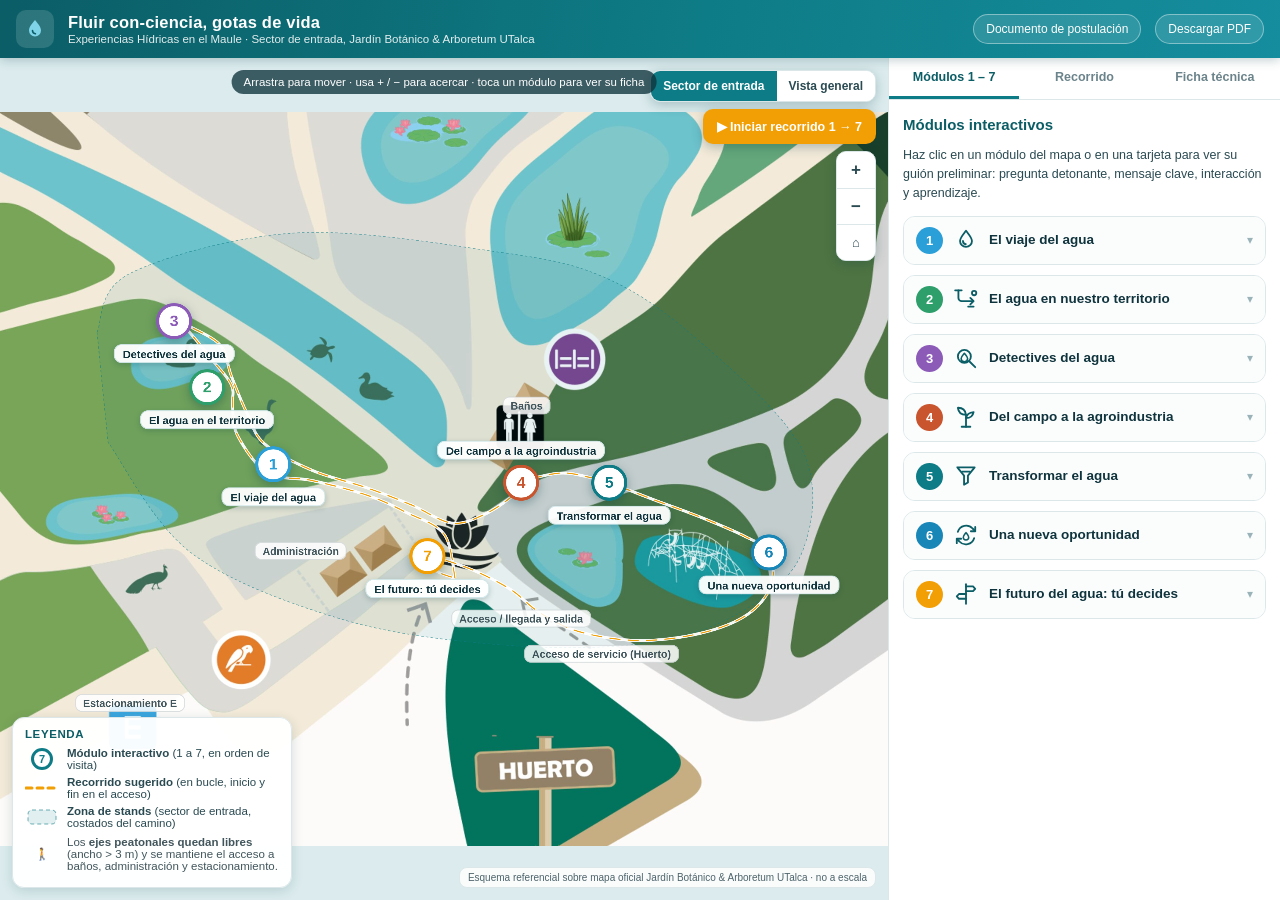
==== index.html @ 3275e448 "Fluir con-ciencia, gotas de vida: Experiencias Hídricas en el Maule — mapa interactivo, documento de" ====
<!DOCTYPE html>
<html lang="es">
<head>
<meta charset="utf-8">
<meta name="viewport" content="width=device-width, initial-scale=1">
<title>Fluir con-ciencia, gotas de vida · Experiencias Hídricas en el Maule — Jardín Botánico UTalca</title>
<meta name="description" content="Propuesta de distribución, recorrido e interacciones de 7 módulos interactivos sobre el agua en el sector de entrada del Jardín Botánico & Arboretum de la Universidad de Talca.">
<style>
:root{
  --teal:#0e7c86; --teal-d:#0b5d66; --ink:#10343d; --ink-2:#2a4a52;
  --aqua:#7fd4e8; --blue:#2b9fd8; --accent:#f29f05; --paper:#f4f8f9;
  --line:#dbe7e9; --ok:#2e9e6b;
}
*{box-sizing:border-box}
html,body{margin:0;padding:0}
body{
  font-family:-apple-system,BlinkMacSystemFont,"Segoe UI",Roboto,"Helvetica Neue",Arial,sans-serif;
  color:var(--ink); background:var(--paper); overflow:hidden;
}
.app{display:flex;flex-direction:column;height:100dvh}
header.top{
  display:flex;align-items:center;gap:14px;padding:10px 16px;color:#fff;z-index:40;
  background:linear-gradient(100deg,var(--teal-d),var(--teal) 55%,#158d9e);
  box-shadow:0 2px 10px rgba(9,60,66,.25)
}
.logo{width:38px;height:38px;border-radius:10px;background:rgba(255,255,255,.14);display:grid;place-items:center;flex:0 0 auto}
.logo svg{width:24px;height:24px}
.titles{flex:1;min-width:0}
.titles h1{margin:0;font-size:16.5px;letter-spacing:.2px;white-space:nowrap;overflow:hidden;text-overflow:ellipsis}
.titles p{margin:1px 0 0;font-size:11.5px;opacity:.88;white-space:nowrap;overflow:hidden;text-overflow:ellipsis}
.hbtn{
  border:1px solid rgba(255,255,255,.4);background:rgba(255,255,255,.12);color:#fff;
  font-size:12px;padding:7px 12px;border-radius:999px;cursor:pointer;text-decoration:none;white-space:nowrap
}
.hbtn:hover{background:rgba(255,255,255,.22)}
.hmob{display:none}
@media (max-width:700px){
  .hdesk{display:none}
  .hmob{display:inline}
}
.main{flex:1;display:flex;min-height:0;position:relative}
.stage{position:relative;flex:1;min-width:0;overflow:hidden;background:#dcecee;touch-action:none;cursor:grab}
.stage.dragging{cursor:grabbing}
.world{position:absolute;left:0;top:0;transform-origin:0 0;will-change:transform;--inv:1}
.world img.base{position:absolute;inset:0;width:100%;height:100%;user-select:none;-webkit-user-drag:none;pointer-events:none;display:block}
.overlay{position:absolute;inset:0}
.overlay svg{position:absolute;left:0;top:0;overflow:visible}
.badge{position:absolute;transform:translate(-50%,-50%) scale(var(--inv));transform-origin:center;z-index:6;cursor:pointer;-webkit-tap-highlight-color:transparent}
.badge:focus{outline:none}
.badge .dot{
  width:36px;height:36px;border-radius:50%;background:#fff;border:3px solid var(--c,#0e7c86);
  color:var(--c,#0e7c86);display:grid;place-items:center;font-weight:800;font-size:15.5px;
  box-shadow:0 3px 10px rgba(9,60,66,.35);position:relative
}
.badge .lbl{
  position:absolute;top:100%;left:50%;transform:translateX(-50%);margin-top:5px;
  background:rgba(255,255,255,.95);color:var(--ink);font-size:11px;font-weight:700;
  padding:2.5px 8px;border-radius:8px;white-space:nowrap;box-shadow:0 2px 6px rgba(9,60,66,.22);
  border:1px solid rgba(14,124,134,.18)
}
.badge.lbl-top .lbl{top:auto;bottom:100%;margin-top:0;margin-bottom:5px}
.badge:hover .dot{transform:scale(1.08)}
.world.nolbl .badge .lbl,.world.nolbl .ref{opacity:0;pointer-events:none}
.badge .lbl,.ref{transition:opacity .2s}
.badge.active .dot{border-color:var(--accent);color:var(--accent);box-shadow:0 0 0 5px rgba(242,159,5,.28),0 3px 10px rgba(9,60,66,.35);animation:pulse 1.8s ease-in-out infinite}
.badge.active .lbl{background:var(--accent);color:#fff;border-color:transparent}
@keyframes pulse{0%,100%{box-shadow:0 0 0 5px rgba(242,159,5,.30),0 3px 10px rgba(9,60,66,.35)}50%{box-shadow:0 0 0 9px rgba(242,159,5,.12),0 3px 10px rgba(9,60,66,.35)}}
.ref{position:absolute;transform:translate(-50%,-50%) scale(var(--inv));transform-origin:center;
  font-size:10.5px;font-weight:600;color:#41565c;background:rgba(255,255,255,.86);
  padding:2px 7px;border-radius:7px;border:1px solid rgba(65,86,92,.18);white-space:nowrap;z-index:4;pointer-events:none}
.route{fill:none;stroke:var(--accent);stroke-width:3;stroke-dasharray:30 20;vector-effect:non-scaling-stroke;animation:flow 1.5s linear infinite}
.route-halo{fill:none;stroke:rgba(255,255,255,.95);stroke-width:8;vector-effect:non-scaling-stroke}
.route-end{fill:var(--accent);stroke:#fff;stroke-width:2}
@keyframes flow{to{stroke-dashoffset:-50}}
.zone{fill:rgba(14,124,134,.09);stroke:rgba(14,124,134,.55);stroke-width:2;stroke-dasharray:7 6;vector-effect:non-scaling-stroke}

.mapui{position:absolute;z-index:12}
.ctl-tr{top:12px;right:12px;display:flex;flex-direction:column;gap:7px;align-items:flex-end}
.vswitch{display:flex;background:#fff;border-radius:10px;overflow:hidden;box-shadow:0 3px 12px rgba(9,60,66,.25);border:1px solid var(--line)}
.vswitch button{border:0;background:#fff;color:var(--ink-2);font-size:12px;font-weight:600;padding:8px 12px;cursor:pointer}
.vswitch button.on{background:var(--teal);color:#fff}
.zoombox{display:flex;flex-direction:column;background:#fff;border-radius:10px;overflow:hidden;box-shadow:0 3px 12px rgba(9,60,66,.25);border:1px solid var(--line)}
.zoombox button{border:0;background:#fff;color:var(--ink-2);font-size:17px;font-weight:700;width:38px;height:36px;cursor:pointer}
.zoombox button:hover{background:#eef6f7}
.zoombox button+button{border-top:1px solid var(--line)}
.tourbtn{border:0;background:var(--accent);color:#fff;font-weight:700;font-size:12.5px;padding:10px 14px;border-radius:10px;cursor:pointer;box-shadow:0 3px 12px rgba(9,60,66,.3)}
.tourbtn:hover{filter:brightness(1.05)}
.tourbtn.on{background:#b4453a}
.legend{left:12px;bottom:12px;background:rgba(255,255,255,.96);border:1px solid var(--line);border-radius:12px;
  padding:10px 12px;font-size:11.5px;color:var(--ink-2);box-shadow:0 3px 12px rgba(9,60,66,.16);max-width:280px}
.legend h4{margin:0 0 7px;font-size:11.5px;text-transform:uppercase;letter-spacing:.6px;color:var(--teal-d)}
.legend .row{display:flex;align-items:center;gap:8px;margin:5px 0}
.legend .sym{flex:0 0 auto;width:34px;display:grid;place-items:center}
.attr{right:12px;bottom:12px;font-size:10px;color:#4d636a;background:rgba(255,255,255,.85);padding:4px 8px;border-radius:8px;border:1px solid var(--line)}
.hint{left:50%;top:12px;transform:translateX(-50%);background:rgba(16,52,61,.78);color:#fff;font-size:11.5px;
  padding:6px 12px;border-radius:999px;pointer-events:none;opacity:0;transition:opacity .3s}
.hint.show{opacity:1}

.panel{width:392px;flex:0 0 auto;background:#fff;border-left:1px solid var(--line);display:flex;flex-direction:column;min-height:0;z-index:20}
.tabs{display:flex;border-bottom:1px solid var(--line);flex:0 0 auto}
.tabs button{flex:1;border:0;background:#fff;padding:12px 6px;font-size:12.5px;font-weight:700;color:#6b838a;cursor:pointer;border-bottom:3px solid transparent}
.tabs button.on{color:var(--teal-d);border-bottom-color:var(--teal)}
.tabbody{overflow:auto;padding:14px;flex:1;min-height:0}
.tabbody[hidden]{display:none}
.mcard{border:1px solid var(--line);border-radius:12px;margin-bottom:10px;overflow:hidden;background:#fff}
.mcard .mhead{display:flex;align-items:center;gap:10px;padding:10px 12px;cursor:pointer;background:#fbfdfd}
.mcard .mhead:hover{background:#f2f9fa}
.mcard .n{width:27px;height:27px;border-radius:50%;color:#fff;display:grid;place-items:center;font-size:13px;font-weight:800;flex:0 0 auto}
.mcard .ic{width:26px;height:26px;flex:0 0 auto;color:var(--teal-d)}
.mcard h3{font-size:13.5px;margin:0;flex:1;line-height:1.25}
.mcard .chev{color:#9ab3b9;font-size:12px;transition:transform .2s}
.mcard.open .chev{transform:rotate(180deg)}
.mbody{display:none;padding:4px 13px 13px;font-size:12.8px;color:var(--ink-2);line-height:1.5}
.mcard.open .mbody{display:block}
.mbody .q{font-style:italic;color:var(--teal);font-weight:700;margin:6px 0 8px}
.mbody p{margin:7px 0}
.mbody b{color:var(--ink)}
.chips{display:flex;flex-wrap:wrap;gap:6px;margin-top:9px}
.chip{font-size:10.5px;font-weight:600;color:var(--teal-d);background:#e8f4f5;border:1px solid #cfe7e9;border-radius:999px;padding:3px 9px}
.panel h2{font-size:15px;margin:2px 0 10px;color:var(--teal-d)}
.panel .lead{font-size:12.5px;color:var(--ink-2);line-height:1.55}
.kv{border:1px solid var(--line);border-radius:12px;padding:12px 13px;margin-bottom:10px;background:#fbfdfd}
.kv h4{margin:0 0 7px;font-size:12.5px;color:var(--teal-d)}
.kv ul{margin:0;padding-left:17px;font-size:12.4px;color:var(--ink-2);line-height:1.55}
.kv li{margin:4px 0}
.btnrow{display:flex;gap:8px;margin:6px 0 12px}
.btnrow button{flex:1;border:1px solid var(--teal);background:#fff;color:var(--teal);font-weight:700;font-size:12.5px;padding:9px;border-radius:10px;cursor:pointer}
.btnrow button.solid{background:var(--teal);color:#fff}
.btnrow button:hover{filter:brightness(1.04)}
.sheetbar{display:none}
#sheetBtn{display:none}

@media (max-width:980px){
  .panel{position:absolute;left:0;right:0;bottom:0;width:auto;height:66dvh;border-left:0;border-top:1px solid var(--line);
    border-radius:16px 16px 0 0;transform:translateY(102%);transition:transform .28s ease;box-shadow:0 -8px 30px rgba(9,60,66,.25)}
  .panel.open{transform:none}
  #sheetBtn{display:block;position:absolute;left:50%;bottom:12px;transform:translateX(-50%);z-index:22;
    border:0;background:var(--teal);color:#fff;font-weight:700;font-size:13px;padding:11px 18px;border-radius:999px;box-shadow:0 4px 14px rgba(9,60,66,.4);cursor:pointer}
  .legend{max-width:210px;bottom:64px}
  .attr{display:none}
  .titles h1{font-size:14px}
  .hbtn.onlydesk{display:none}
}
@media (prefers-reduced-motion:reduce){
  .route{animation:none}
  .badge.active .dot{animation:none}
}
#printDoc{display:none}
body.printpreview{overflow:auto}
body.printpreview .app{display:none}
body.printpreview #printDoc{display:block;max-width:794px;margin:0 auto;background:#fff;box-shadow:0 0 40px rgba(0,0,0,.15)}

/* ======== Documento imprimible (PDF) ======== */
.pdoc{padding:26px 30px;font-size:12px;color:var(--ink)}
.pdoc header{border-bottom:4px solid var(--teal);padding-bottom:10px;margin-bottom:14px}
.pdoc header h1{margin:0;font-size:21px;color:var(--teal-d)}
.pdoc header p{margin:4px 0 0;font-size:12.5px;color:var(--ink-2)}
.pdoc h2{font-size:14.5px;color:var(--teal-d);margin:16px 0 8px}
.pdoc .pintro p{font-size:12.2px;line-height:1.55;color:var(--ink-2)}
.pdoc .pintro b{color:var(--ink)}
.pdocmap{position:relative;border:1px solid var(--line);border-radius:10px;overflow:hidden;margin:4px 0 8px}
.pdocmap img{position:absolute;inset:0;width:100%;height:100%}
.pdocmap .badge .dot{width:30px;height:30px;font-size:13px;border-width:2.5px;box-shadow:none}
.pdocmap .badge .lbl{font-size:9.5px;padding:2px 6px;margin-top:4px;box-shadow:none;border:1px solid #a9c2c7}
.pdocmap .badge.lbl-top .lbl{margin-bottom:4px}
.pdocmap .ref{font-size:8.5px;padding:1.5px 5px;box-shadow:none;border:1px solid #c9d6d9}
.pdocmap .badge:hover .dot{transform:none}
.plegend{display:flex;flex-wrap:wrap;gap:6px 18px;font-size:11px;color:var(--ink-2);border:1px solid var(--line);border-radius:8px;padding:7px 10px;background:#fbfdfd}
.plegend b{color:var(--teal-d)}
.psec{margin-top:16px}
.pgrid{display:grid;grid-template-columns:1fr 1fr;gap:10px}
.pf{border:1px solid var(--line);border-radius:10px;padding:10px 12px;break-inside:avoid;background:#fff}
.pf-h{display:flex;align-items:center;gap:8px}
.pf-n{width:22px;height:22px;border-radius:50%;color:#fff;display:inline-grid;place-items:center;font-size:11.5px;font-weight:800;flex:0 0 auto}
.pf-ic{width:20px;height:20px;color:var(--teal-d);flex:0 0 auto}
.pf-ic svg{width:20px;height:20px}
.pf h4{margin:0;font-size:12.5px}
.pf p{margin:5px 0;font-size:11.2px;line-height:1.5;color:var(--ink-2)}
.pf b{color:var(--ink)}
.pf-q{font-style:italic;color:var(--teal)!important;font-weight:700}
.pf-chips{font-size:10px;color:#6b838a!important;border-top:1px dashed var(--line);padding-top:5px}
.pdoc footer{margin-top:14px;border-top:1px solid var(--line);padding-top:9px;font-size:10.5px;color:#6b838a}
.pdoc footer p{margin:3px 0}

@media print{
  body{overflow:visible;background:#fff}
  .app{display:none!important}
  #printDoc{display:block!important}
  @page{size:A4 portrait;margin:10mm}
  .pdoc{padding:0}
  .route{animation:none!important}
}
</style>
</head>
<body>
<div class="app">
  <header class="top">
    <div class="logo" aria-hidden="true">
      <svg viewBox="0 0 24 24" fill="none"><path d="M12 3c3.4 4.3 6 7.2 6 10.4A6 6 0 1 1 6 13.4C6 10.2 8.6 7.3 12 3z" fill="#7fd4e8"/><path d="M9.5 13.6c0 1.7 1.2 3 2.9 3.2" stroke="#0b5d66" stroke-width="1.6" stroke-linecap="round"/></svg>
    </div>
    <div class="titles">
      <h1 id="projName">Fluir con-ciencia, gotas de vida</h1>
      <p>Experiencias Hídricas en el Maule · Sector de entrada, Jardín Botánico &amp; Arboretum UTalca</p>
    </div>
    <a class="hbtn onlydesk" href="documento/documento_postulacion.html" target="_blank" rel="noopener">Documento de postulación</a>
    <button class="hbtn" id="printBtn" type="button"><span class="hdesk">Descargar PDF</span><span class="hmob">PDF</span></button>
  </header>

  <div class="main">
    <div class="stage" id="stage">
      <div class="world" id="world"></div>

      <div class="mapui ctl-tr">
        <div class="vswitch" role="group" aria-label="Vista del mapa">
          <button id="vSector" class="on" type="button">Sector de entrada</button>
          <button id="vGeneral" type="button">Vista general</button>
        </div>
        <button class="tourbtn" id="tourBtn" type="button">▶ Iniciar recorrido 1 → 7</button>
        <div class="zoombox">
          <button id="zin" type="button" aria-label="Acercar">+</button>
          <button id="zout" type="button" aria-label="Alejar">−</button>
          <button id="zreset" type="button" aria-label="Restablecer vista" style="font-size:13px">⌂</button>
        </div>
      </div>

      <div class="mapui legend" aria-label="Leyenda">
        <h4>Leyenda</h4>
        <div class="row"><span class="sym"><span style="width:22px;height:22px;border-radius:50%;background:#fff;border:3px solid #0e7c86;display:inline-grid;place-items:center;font-size:11px;font-weight:800;color:#0e7c86">7</span></span><span><b>Módulo interactivo</b> (1 a 7, en orden de visita)</span></div>
        <div class="row"><span class="sym"><svg width="34" height="10"><line x1="1" y1="5" x2="33" y2="5" stroke="#f29f05" stroke-width="3" stroke-dasharray="6 5" stroke-linecap="round"/></svg></span><span><b>Recorrido sugerido</b> (en bucle, inicio y fin en el acceso)</span></div>
        <div class="row"><span class="sym"><svg width="30" height="16"><rect x="1" y="1" width="28" height="14" rx="4" fill="rgba(14,124,134,.12)" stroke="rgba(14,124,134,.6)" stroke-dasharray="4 3"/></svg></span><span><b>Zona de stands</b> (sector de entrada, costados del camino)</span></div>
        <div class="row" style="margin-top:7px;color:#41565c"><span class="sym" aria-hidden="true">🚶</span><span>Los <b>ejes peatonales quedan libres</b> (ancho &gt; 3 m) y se mantiene el acceso a baños, administración y estacionamiento.</span></div>
      </div>

      <div class="mapui attr">Esquema referencial sobre mapa oficial Jardín Botánico &amp; Arboretum UTalca · no a escala</div>
      <div class="mapui hint" id="hint">Arrastra para mover · usa + / − para acercar · toca un módulo para ver su ficha</div>
    </div>

    <aside class="panel" id="panel">
      <button id="sheetBtn" type="button">Ver módulos 1 – 7</button>
      <div class="sheetbar"></div>
      <div class="tabs" role="tablist">
        <button id="tabMods" class="on" type="button">Módulos 1 – 7</button>
        <button id="tabRuta" type="button">Recorrido</button>
        <button id="tabFicha" type="button">Ficha técnica</button>
      </div>

      <div class="tabbody" id="bodyMods">
        <h2>Módulos interactivos</h2>
        <p class="lead" style="margin-bottom:12px">Haz clic en un módulo del mapa o en una tarjeta para ver su guión preliminar: pregunta detonante, mensaje clave, interacción y aprendizaje.</p>
        <div id="modList"></div>
      </div>

      <div class="tabbody" id="bodyRuta" hidden>
        <h2>Recorrido de la experiencia</h2>
        <p class="lead">El recorrido forma un <b>bucle de aproximadamente 250 m</b> que comienza y termina en la zona de acceso. Los 7 módulos se ubican <b>a los costados del camino</b>, dejando siempre libre el eje central de circulación peatonal (ancho útil mayor a 3 m), sin interferir con los flujos habituales del jardín ni con el acceso a baños, administración y estacionamiento.</p>
        <div class="btnrow">
          <button class="solid" id="tourBtn2" type="button">▶ Recorrer módulos</button>
          <button id="resetTour" type="button">Reiniciar vista</button>
        </div>
        <div class="kv"><h4>Flujo de visita sugerido</h4><ul>
          <li><b>Módulo 1 → 3:</b> se avanza por el sendero oriente del arroyo (ida), bordeando la pradera y la laguna del cisne.</li>
          <li><b>Módulo 3 → 4:</b> se regresa por el mismo sendero y se cruza la plaza hacia el sector de servicios (baños).</li>
          <li><b>Módulo 4 → 6:</b> se sigue el camino nororiente bordeando la laguna de juegos.</li>
          <li><b>Módulo 6 → 7 → salida:</b> se retorna a la plaza; el módulo 7 (cierre y decisiones) queda junto a administración, a pasos de la salida.</li>
        </ul></div>
        <div class="kv"><h4>No interferencia del tránsito peatonal</h4><ul>
          <li>Módulos adosados a los bordes del camino (franja de 2,5 m), nunca al centro.</li>
          <li>Puntos de mayor afluencia (acceso, baños, administración) se mantienen despejados.</li>
          <li>Se conservan rutas alternativas para visitantes que no participan de la experiencia.</li>
          <li>Señalética de desvío suave y demarcación de la zona de stands.</li>
        </ul></div>
        <div class="kv"><h4>Aforo y rotación estimados</h4><ul>
          <li>Grupos de hasta 20–25 visitantes por ciclo de recorrido.</li>
          <li>Permanencia de 3 a 6 minutos por módulo; visita total ≈ 40 minutos.</li>
          <li>Capacidad estimada: 150–200 visitantes/día (a ajustar con UTalca según horarios y eventos).</li>
        </ul></div>
      </div>

      <div class="tabbody" id="bodyFicha" hidden>
        <h2>Ficha técnica preliminar</h2>
        <div class="kv"><h4>Emplazamiento</h4><ul>
          <li>Zona de intervención: <b>sector de entrada</b> del Jardín Botánico &amp; Arboretum de la Universidad de Talca, en ambas riberas del camino de acceso y el arroyo.</li>
          <li>Base cartográfica: mapa oficial del jardín (UTalca); ubicación de módulos referencial y ajustable en terreno.</li>
        </ul></div>
        <div class="kv"><h4>Dimensión de los módulos</h4><ul>
          <li>Huella de <b>2,5 × 2,5 m</b> (≈ 6,25 m²) por módulo + franja de aproximación de 2 m.</li>
          <li>Estructura modular, desmontable, apta para exterior (sol y lluvia), con cubierta de sombra.</li>
          <li>Mesones de manipulación a 0,75–0,95 m de altura.</li>
        </ul></div>
        <div class="kv"><h4>Accesibilidad</h4><ul>
          <li>Recorrido sin escalones; superficie compactada y antideslizante.</li>
          <li>Espacio de maniobra para sillas de ruedas en cada módulo.</li>
          <li>Señalética de alto contraste (español/inglés) y códigos QR con audiodescripción y lectura fácil.</li>
        </ul></div>
        <div class="kv"><h4>Sostenibilidad y operación</h4><ul>
          <li>Circuitos de agua cerrados y reutilizados al interior de cada módulo.</li>
          <li>Energía solar para módulos con electrónica (pantalla del módulo 7, contadores).</li>
          <li>Materiales reciclados/reciclables; mantención semanal simple a cargo de monitores.</li>
        </ul></div>
        <div class="kv"><h4>Descripción textual del plano (accesibilidad)</h4><ul>
          <li>La zona de stands se extiende frente al acceso principal: 3 módulos en el sendero poniente del arroyo (1, 2 y 3), 1 módulo junto al sector de baños (4), 2 módulos en el camino oriente junto a la laguna de juegos (5 y 6) y 1 módulo de cierre frente a administración (7).</li>
        </ul></div>
        <p class="lead" style="font-size:11.5px;color:#6b838a">Versión preliminar para postulación. Ilustración base: mapa oficial del Jardín Botánico &amp; Arboretum UTalca. La ubicación definitiva de los stands se ajustará en conjunto con el equipo del jardín.</p>
      </div>
    </aside>
  </div>
</div>

<div id="printDoc"></div>

<script>
"use strict";
/* ======== CONFIG ======== */
const PROJECT = {
  nombre: "Fluir con-ciencia, gotas de vida: Experiencias Hídricas en el Maule",
  sub: "Experiencias Hídricas en el Maule · Jardín Botánico & Arboretum · Universidad de Talca",
  urlPublica: "https://anavictoria8.github.io/fluir-con-ciencia/"
};
/* El mapa de sector es un recorte del mapa general (px de la imagen general) */
const SEC = {x0:1150, y0:750, w:1500, h:1000};

const VIEWS = {
  sector: {
    key:"sector", img:"assets/sector_entrada.jpg", w:3000, h:2000,
    px:(fx,fy)=>[fx*3000, fy*2000],
    init:{x1:.06,y1:.10,x2:.85,y2:.80}
  },
  general: {
    key:"general", img:"assets/mapa_general.jpg", w:3400, h:2250,
    px:(fx,fy)=>[SEC.x0+fx*SEC.w, SEC.y0+fy*SEC.h],
    init:null
  }
};

const ICONS = {
  ciclo:'<svg viewBox="0 0 24 24" fill="none" stroke="currentColor" stroke-width="1.7" stroke-linecap="round" stroke-linejoin="round"><path d="M12 3.5c3 3.9 5.5 6.5 5.5 9.4a5.5 5.5 0 1 1-11 0C6.5 10 9 7.4 12 3.5z"/><path d="M9.2 12.9c0 1.5 1.1 2.8 2.6 3"/></svg>',
  reparto:'<svg viewBox="0 0 24 24" fill="none" stroke="currentColor" stroke-width="1.7" stroke-linecap="round" stroke-linejoin="round"><path d="M5 4v7a3 3 0 0 0 3 3h10"/><path d="M16 11l3 3-3 3"/><path d="M5 4h3M5 4H2"/><circle cx="19.5" cy="6.5" r="2"/><path d="M14 19h5"/></svg>',
  lupa:'<svg viewBox="0 0 24 24" fill="none" stroke="currentColor" stroke-width="1.7" stroke-linecap="round" stroke-linejoin="round"><circle cx="10.5" cy="10.5" r="6"/><path d="M15 15l5.5 5.5"/><path d="M10.5 7.6c1.7 2.1 3 3.4 3 4.8a3 3 0 1 1-6 0c0-1.4 1.3-2.7 3-4.8z" stroke-width="1.4"/></svg>',
  campo:'<svg viewBox="0 0 24 24" fill="none" stroke="currentColor" stroke-width="1.7" stroke-linecap="round" stroke-linejoin="round"><path d="M12 21V10"/><path d="M12 10c-4.5 0-7-2.6-7.5-6.5C9 3.4 11.4 5.6 12 10z"/><path d="M12 13c4 0 6.4-2.2 7-5.5-4 .4-6.4 2.4-7 5.5z"/><path d="M8 21h8"/></svg>',
  filtro:'<svg viewBox="0 0 24 24" fill="none" stroke="currentColor" stroke-width="1.7" stroke-linecap="round" stroke-linejoin="round"><path d="M4 4h16l-6.2 7.6V18l-3.6 2v-8.4L4 4z"/><path d="M8.5 8h7"/></svg>',
  ciclo2:'<svg viewBox="0 0 24 24" fill="none" stroke="currentColor" stroke-width="1.7" stroke-linecap="round" stroke-linejoin="round"><path d="M4.5 9a8 8 0 0 1 13.6-3l2.4 2.4"/><path d="M20.5 4.5v4h-4"/><path d="M19.5 15a8 8 0 0 1-13.6 3L3.5 15.6"/><path d="M3.5 19.5v-4h4"/><path d="M12 9.8c1.4 1.8 2.5 3 2.5 4.3a2.5 2.5 0 1 1-5 0c0-1.3 1.1-2.5 2.5-4.3z" stroke-width="1.4"/></svg>',
  decide:'<svg viewBox="0 0 24 24" fill="none" stroke="currentColor" stroke-width="1.7" stroke-linecap="round" stroke-linejoin="round"><path d="M12 3v18"/><path d="M12 5h6.5l2 2.2-2 2.2H12"/><path d="M12 12h-6.5l-2 2.2 2 2.2H12"/></svg>'
};

const MODULES = [
 {id:1, color:"#2b9fd8", icon:ICONS.ciclo, sx:.300, sy:.480, lbl:"El viaje del agua",
  nombre:"El viaje del agua", pregunta:"¿De dónde viene el agua que usamos?",
  mensaje:"En el Maule el agua nace en la cordillera y llega hasta nosotros a través de un ciclo natural: precipitaciones, nieve, ríos, embalses, napas subterráneas y ecosistemas.",
  interaccion:"Los visitantes manipulan una maqueta del ciclo del agua del Maule (cordillera–valle–costa) con bomba manual, nubes y compuertas: hacen llover, mueven el agua por el río y observan cómo se infiltra y se almacena.",
  aprende:"Que el agua es un recurso finito y variable: su disponibilidad depende del ciclo hidrológico y de las estaciones.",
  chips:["2,5 × 2,5 m","Maqueta con circuito cerrado","3 – 5 min","3–5 personas a la vez"]},
 {id:2, color:"#2e9e6b", icon:ICONS.reparto, sx:.240, sy:.375, lbl:"El agua en el territorio",
  nombre:"El agua en nuestro territorio", pregunta:"¿Alcanza el agua para todos?",
  mensaje:"El agua de la cuenca se reparte entre consumo humano, agricultura y agroindustria, industria y ecosistemas. En el Maule la agricultura es la gran usuaria: repartir el agua es tomar decisiones.",
  interaccion:"Una mesa de distribución con compuertas permite derivar el agua hacia cuatro destinos (ciudades, campo, agroindustria y ecosistemas). Un estanque indicador muestra cuánta agua queda según las decisiones del grupo.",
  aprende:"Quiénes usan el agua en la región, cómo compiten por ella y qué criterios existen para distribuirla y priorizarla.",
  chips:["2,5 × 2,5 m","Mesa de canales y compuertas","3 – 5 min"]},
 {id:3, color:"#8c5bb8", icon:ICONS.lupa, sx:.210, sy:.285, lbl:"Detectives del agua",
  nombre:"Detectives del agua", pregunta:"¿Cómo sabemos la calidad del agua?",
  mensaje:"El agua transparente no siempre es agua segura. Para conocer su calidad hay que medir: pH, conductividad eléctrica y turbidez son pistas fundamentales.",
  interaccion:"Tres estaciones de análisis comparan muestras (agua de río, de proceso y tratada): tiras reactivas y pH-metro, conductímetro y columna de turbidez. Cada visitante completa su ficha de detective.",
  aprende:"Qué indican pH, conductividad y turbidez, cómo se miden y por qué la evidencia científica es la base para decidir los usos del agua.",
  chips:["2,5 × 2,5 m","Mesón de laboratorio","5 – 8 min","Instrumental simple y seguro"]},
 {id:4, color:"#c8552e", icon:ICONS.campo, sx:.525, sy:.505, lblPos:"top", lbl:"Del campo a la agroindustria",
  nombre:"Del campo a la agroindustria", pregunta:"¿Dónde se usa el agua en la fruticultura?",
  mensaje:"En el Maule frutas y viñas se cultivan y procesan con agua: riego, lavado, enfriado y limpieza. Cada etapa del proceso es una oportunidad de ahorro y reutilización.",
  interaccion:"Los visitantes operan una línea frutícola simplificada (recepción, lavado, selección, embalaje y frío) con el desafío de completar el proceso usando la menor cantidad de agua, comparando estrategias como riego tecnificado, recirculación y limpieza en seco.",
  aprende:"Qué es la huella hídrica de un producto local y cuáles son las oportunidades reales de ahorro en la agroindustria del Maule.",
  chips:["2,5 × 2,5 m","Línea de proceso con controles","5 – 7 min","Contadores de agua visibles"]},
 {id:5, color:"#0e7c86", icon:ICONS.filtro, sx:.605, sy:.505, lbl:"Transformar el agua",
  nombre:"Transformar el agua", pregunta:"¿Cómo se trata el agua?",
  mensaje:"Separar sólidos, sedimentar y filtrar permite retirar partículas del agua. Cada etapa tiene alcances y límites: no todo se puede quitar con lo mismo.",
  interaccion:"Un tren de tratamiento transparente y escalonado (rejilla, sedimentación, filtro de arena y carbón) donde los visitantes vierten agua “de proceso” y observan cómo cambia en cada etapa, comparando entradas y salidas.",
  aprende:"Los principios físicos del tratamiento (separación, sedimentación y filtración) y por qué tratar el agua es clave para cuidarla y reutilizarla.",
  chips:["2,5 × 2,5 m","Columna demostrativa transparente","4 – 6 min","Circuito cerrado"]},
 {id:6, color:"#1887b8", icon:ICONS.ciclo2, sx:.750, sy:.600, lbl:"Una nueva oportunidad",
  nombre:"Una nueva oportunidad", pregunta:"¿Podemos reutilizar el agua?",
  mensaje:"El agua usada en procesos puede tratarse y volver a usarse bajo condiciones de calidad controladas. Recircular reduce la demanda de agua nueva de la cuenca.",
  interaccion:"Dos circuitos gemelos —uno de uso único y otro con tratamiento y recirculación— con bombas y medidores de nivel: los visitantes comparan cuánta agua nueva exige cada sistema y cuánta se ahorra.",
  aprende:"Qué es el reúso del agua, qué condiciones de calidad exige y cómo la economía circular del agua aporta a la cuenca del Maule.",
  chips:["2,5 × 2,5 m","Doble circuito con medidores","4 – 6 min"]},
 {id:7, color:"#f29f05", icon:ICONS.decide, sx:.440, sy:.605, lbl:"El futuro: tú decides",
  nombre:"El futuro del agua: tú decides", pregunta:"¿Qué haremos con el agua del Maule?",
  mensaje:"El futuro hídrico de la región se construye con decisiones concretas: ahorrar, monitorear, tratar y reutilizar. Tu decisión cuenta.",
  interaccion:"Un tablero de desafíos plantea escenarios reales (sequía, heladas, crecimiento productivo): cada visitante elige estrategias y vota con fichas o código QR; una pantalla muestra las consecuencias de las decisiones del grupo y se cierra con un mural de compromisos personales.",
  aprende:"Sintetiza todo el recorrido y ejercita el pensamiento crítico y la corresponsabilidad ciudadana en la gestión del agua.",
  chips:["2,5 × 2,5 m + pantalla","Votación y mural de compromisos","5 – 8 min","Energía solar"]}
];

const ROUTE = [
 [.465,.635],[.455,.575],[.420,.545],[.385,.522],[.335,.502],[.295,.492],[.268,.442],[.263,.402],[.262,.372],[.243,.335],[.225,.302],[.212,.282],
 [.224,.292],[.252,.318],[.262,.360],[.276,.410],[.292,.452],[.335,.488],[.385,.512],[.425,.535],[.462,.560],[.492,.548],[.518,.522],[.525,.505],
 [.560,.492],[.588,.498],[.605,.505],[.645,.528],[.688,.552],[.728,.578],[.750,.600],
 [.752,.645],[.730,.685],[.688,.710],[.632,.720],[.578,.708],[.542,.682],[.515,.650],[.478,.622],[.440,.605],
 [.448,.625],[.465,.635]
];

const ZONE = [
 [.140,.300],[.170,.220],[.320,.165],[.500,.190],[.600,.225],[.685,.310],[.780,.460],[.780,.600],
 [.720,.685],[.630,.725],[.500,.725],[.360,.690],[.225,.600],[.150,.450]
];

const REFS = [
 {x:.530, y:.400, t:"Baños"},
 {x:.170, y:.805, t:"Estacionamiento E"},
 {x:.325, y:.598, t:"Administración"},
 {x:.525, y:.690, t:"Acceso / llegada y salida"},
 {x:.598, y:.738, t:"Acceso de servicio (Huerto)"}
];

/* ======== SVG helpers ======== */
function catmullPath(pts){
  if(pts.length<3) return "M"+pts.map(p=>p.join(",")).join(" L");
  let d = `M${pts[0][0]},${pts[0][1]}`;
  for(let i=0;i<pts.length-1;i++){
    const p0 = pts[Math.max(0,i-1)], p1 = pts[i], p2 = pts[i+1], p3 = pts[Math.min(pts.length-1,i+2)];
    const c1 = [p1[0]+(p2[0]-p0[0])/6, p1[1]+(p2[1]-p0[1])/6];
    const c2 = [p2[0]-(p3[0]-p1[0])/6, p2[1]-(p3[1]-p1[1])/6];
    d += ` C${c1[0].toFixed(1)},${c1[1].toFixed(1)} ${c2[0].toFixed(1)},${c2[1].toFixed(1)} ${p2[0].toFixed(1)},${p2[1].toFixed(1)}`;
  }
  return d;
}

/* ======== Builder (usado por el mapa vivo y la versión imprimible) ======== */
function buildOverlay(container, view, opts){
  opts = opts || {};
  const interactive = opts.interactive !== false;
  const inv = opts.invScale !== false;
  container.querySelectorAll(".overlay").forEach(e=>e.remove());
  const ov = document.createElement("div");
  ov.className = "overlay";
  container.appendChild(ov);
  const W = view.w, H = view.h;
  const P = (fx,fy)=>view.px(fx,fy);

  const svg = document.createElementNS("http://www.w3.org/2000/svg","svg");
  svg.setAttribute("width", W); svg.setAttribute("height", H);
  svg.setAttribute("viewBox", `0 0 ${W} ${H}`);
  svg.setAttribute("aria-hidden","true");

  const zonePts = ZONE.map(p=>P(p[0],p[1]));
  const zone = document.createElementNS("http://www.w3.org/2000/svg","path");
  zone.setAttribute("d", catmullPath(zonePts)+" Z");
  zone.setAttribute("class","zone");
  svg.appendChild(zone);

  const routePts = ROUTE.map(p=>P(p[0],p[1]));
  const d = catmullPath(routePts);
  const halo = document.createElementNS("http://www.w3.org/2000/svg","path");
  halo.setAttribute("d", d); halo.setAttribute("class","route-halo");
  const route = document.createElementNS("http://www.w3.org/2000/svg","path");
  route.setAttribute("d", d); route.setAttribute("class","route");
  svg.appendChild(halo); svg.appendChild(route);

  MODULES.forEach(m=>{
    const [x,y] = P(m.sx,m.sy);
    const b = document.createElement("div");
    b.className = "badge" + (m.lblPos==="top" ? " lbl-top" : "");
    b.style.left = x+"px"; b.style.top = y+"px";
    b.style.setProperty("--c", m.color);
    b.dataset.id = m.id;
    b.innerHTML = `<div class="dot">${m.id}</div><div class="lbl">${m.lbl}</div>`;
    if(interactive){
      b.tabIndex = 0;
      b.setAttribute("role","button");
      b.setAttribute("aria-label",`Módulo ${m.id}: ${m.nombre}`);
      b.addEventListener("click", ()=>selectModule(m.id,{fromMap:true}));
      b.addEventListener("keydown", e=>{ if(e.key==="Enter"||e.key===" "){e.preventDefault();selectModule(m.id,{fromMap:true});} });
    } else {
      b.style.cursor = "default";
    }
    if(!inv){ b.style.transform = "translate(-50%,-50%)"; }
    ov.appendChild(b);
  });

  REFS.forEach(r=>{
    const [x,y] = P(r.x,r.y);
    const el = document.createElement("div");
    el.className = "ref";
    el.style.left = x+"px"; el.style.top = y+"px";
    if(!inv) el.style.transform = "translate(-50%,-50%)";
    el.textContent = r.t;
    ov.appendChild(el);
  });

  ov.appendChild(svg);
  return ov;
}

/* ======== Mapa vivo ======== */
const stage = document.getElementById("stage");
const world = document.getElementById("world");
let view = VIEWS.sector;
let cam = {x:0,y:0,s:1};
let fitScale = 1;
let tourTimer = null, tourIdx = 0, tourOn = false;

function applayCam(){
  world.style.transform = `translate(${cam.x}px,${cam.y}px) scale(${cam.s})`;
  world.style.setProperty("--inv", (1/cam.s).toFixed(4));
  const th = (view.key==="general") ? 0.55 : fitScale*0.95;
  world.classList.toggle("nolbl", cam.s < th);
}
function sizeWorld(v){
  world.style.width = v.w+"px";
  world.style.height = v.h+"px";
  world.style.background = "#eef6f7";
}
function setView(key, keep){
  view = VIEWS[key];
  sizeWorld(view);
  world.innerHTML = "";
  const img = document.createElement("img");
  img.className = "base"; img.src = view.img; img.alt = "Mapa base del Jardín Botánico & Arboretum UTalca";
  world.appendChild(img);
  buildOverlay(world, view, {interactive:true, invScale:true});
  if(!keep) fitTo(view.init);
  else clampCam();
}
function fitTo(rect){
  const vw = stage.clientWidth, vh = stage.clientHeight;
  const W = view.w, H = view.h;
  if(rect){
    const rw = (rect.x2-rect.x1)*W, rh = (rect.y2-rect.y1)*H;
    cam.s = Math.min(vw/rw, vh/rh)*.98;
    const cx = (rect.x1+(rect.x2-rect.x1)/2)*W, cy = (rect.y1+(rect.y2-rect.y1)/2)*H;
    cam.x = vw/2 - cx*cam.s; cam.y = vh/2 - cy*cam.s;
  } else {
    cam.s = Math.min(vw/W, vh/H)*.98;
    cam.x = (vw-W*cam.s)/2; cam.y = (vh-H*cam.s)/2;
  }
  fitScale = cam.s;
  clampCam(); applayCam();
}
function clampCam(){
  const vw = stage.clientWidth, vh = stage.clientHeight;
  const W = view.w*cam.s, H = view.h*cam.s;
  const mx = Math.min(0, vw-W), my = Math.min(0, vh-H);
  cam.x = W<=vw ? (vw-W)/2 : Math.min(0, Math.max(mx, cam.x));
  cam.y = H<=vh ? (vh-H)/2 : Math.min(0, Math.max(my, cam.y));
  cam.s = Math.min(cam.s, 6); cam.s = Math.max(cam.s, fitScale*.55);
}
function zoomAt(cx, cy, f){
  const ns = Math.min(6, Math.max(fitScale*.55, cam.s*f));
  const k = ns/cam.s;
  cam.x = cx - k*(cx-cam.x);
  cam.y = cy - k*(cy-cam.y);
  cam.s = ns;
  clampCam(); applayCam();
}
function panTo(fx, fy, s){
  const vw = stage.clientWidth, vh = stage.clientHeight;
  const [x,y] = view.px(fx,fy);
  cam.s = s || cam.s;
  cam.x = vw/2 - x*cam.s; cam.y = vh/2 - y*cam.s;
  clampCam(); applayCam();
}

/* Pointer pan & pinch */
const pointers = new Map();
let lastMid = null, lastDist = 0, moved = false;
stage.addEventListener("pointerdown", e=>{
  if(e.target.closest(".mapui")) return;
  stopTour();
  stage.setPointerCapture(e.pointerId);
  pointers.set(e.pointerId,{x:e.clientX,y:e.clientY});
  moved = false;
  if(pointers.size===1){ lastMid = {x:e.clientX,y:e.clientY}; stage.classList.add("dragging"); }
  if(pointers.size===2){
    const [a,b] = [...pointers.values()];
    lastMid = {x:(a.x+b.x)/2, y:(a.y+b.y)/2};
    lastDist = Math.hypot(a.x-b.x, a.y-b.y);
  }
});
stage.addEventListener("pointermove", e=>{
  if(!pointers.has(e.pointerId)) return;
  pointers.set(e.pointerId,{x:e.clientX,y:e.clientY});
  if(pointers.size===1){
    const p = pointers.get(e.pointerId);
    const dx = p.x-lastMid.x, dy = p.y-lastMid.y;
    if(Math.abs(dx)+Math.abs(dy)>2) moved = true;
    cam.x += dx; cam.y += dy;
    lastMid = {x:p.x,y:p.y};
    clampCam(); applayCam();
  } else if(pointers.size===2){
    const [a,b] = [...pointers.values()];
    const mid = {x:(a.x+b.x)/2, y:(a.y+b.y)/2};
    const dist = Math.hypot(a.x-b.x, a.y-b.y);
    if(lastDist>0) zoom2(mid, dist/lastDist);
    lastMid = mid; lastDist = dist;
    moved = true;
  }
});
function zoom2(mid, f){
  const r = stage.getBoundingClientRect();
  zoomAt(mid.x-r.left, mid.y-r.top, f);
}
function endPointer(e){
  pointers.delete(e.pointerId);
  if(pointers.size===0){ stage.classList.remove("dragging"); lastDist = 0; }
}
stage.addEventListener("pointerup", endPointer);
stage.addEventListener("pointercancel", endPointer);
stage.addEventListener("wheel", e=>{
  if(e.target.closest(".mapui")) return;
  e.preventDefault(); stopTour();
  const r = stage.getBoundingClientRect();
  zoomAt(e.clientX-r.left, e.clientY-r.top, Math.exp(-e.deltaY*0.0016));
},{passive:false});

document.getElementById("zin").onclick = ()=>zoomAt(stage.clientWidth/2, stage.clientHeight/2, 1.3);
document.getElementById("zout").onclick = ()=>zoomAt(stage.clientWidth/2, stage.clientHeight/2, 1/1.3);
document.getElementById("zreset").onclick = ()=>{ stopTour(); fitTo(view.init); };

/* Vista general / sector */
const vSector = document.getElementById("vSector"), vGeneral = document.getElementById("vGeneral");
vSector.onclick = ()=>{ stopTour(); vSector.classList.add("on"); vGeneral.classList.remove("on"); setView("sector"); };
vGeneral.onclick = ()=>{ stopTour(); vGeneral.classList.add("on"); vSector.classList.remove("on"); setView("general"); };

/* Recorrido guiado */
const tourBtn = document.getElementById("tourBtn");
const tourBtn2 = document.getElementById("tourBtn2");
function startTour(){
  if(tourOn){ stopTour(); return; }
  tourOn = true; tourIdx = 1;
  if(view.key!=="sector"){ vSector.classList.add("on"); vGeneral.classList.remove("on"); setView("sector"); }
  tourBtn.classList.add("on"); tourBtn.textContent = "■ Detener recorrido";
  if(tourBtn2) { tourBtn2.textContent = "■ Detener"; }
  switchTab("mods");
  stepTour();
}
function stepTour(){
  if(!tourOn) return;
  if(tourIdx>7){ stopTour(); fitTo(view.init); return; }
  const m = MODULES[tourIdx-1];
  selectModule(m.id,{fromTour:true});
  panTo(m.sx, m.sy, Math.max(fitScale*2.6, fitScale+0.4));
  tourTimer = setTimeout(()=>{ tourIdx++; stepTour(); }, 2400);
}
function stopTour(){
  if(tourTimer){ clearTimeout(tourTimer); tourTimer = null; }
  tourOn = false;
  tourBtn.classList.remove("on"); tourBtn.textContent = "▶ Iniciar recorrido 1 → 7";
  if(tourBtn2){ tourBtn2.textContent = "▶ Recorrer módulos"; }
}
tourBtn.onclick = startTour;
if(tourBtn2) tourBtn2.onclick = startTour;
document.getElementById("resetTour").onclick = ()=>{ stopTour(); fitTo(view.init); };

/* Selección de módulo */
function selectModule(id, o){
  o = o || {};
  const m = MODULES.find(x=>x.id===id);
  if(!m) return;
  document.querySelectorAll(".badge").forEach(b=>b.classList.toggle("active", +b.dataset.id===id));
  document.querySelectorAll(".mcard").forEach(c=>{
    const on = +c.dataset.id===id;
    c.classList.toggle("open", on || c.classList.contains("open") && o.fromTour);
  });
  const card = document.querySelector(`.mcard[data-id="${id}"]`);
  if(card && o.fromMap){
    card.classList.add("open");
    card.scrollIntoView({block:"nearest", behavior:"smooth"});
    openSheet();
  }
  if(o.fromTour && card){ card.scrollIntoView({block:"nearest"}); }
}

/* Panel: pestañas + tarjetas */
const tabBtns = {mods:document.getElementById("tabMods"), ruta:document.getElementById("tabRuta"), ficha:document.getElementById("tabFicha")};
const bodies = {mods:document.getElementById("bodyMods"), ruta:document.getElementById("bodyRuta"), ficha:document.getElementById("bodyFicha")};
function switchTab(k){
  Object.keys(tabBtns).forEach(key=>{
    tabBtns[key].classList.toggle("on", key===k);
    bodies[key].hidden = key!==k;
  });
}
tabBtns.mods.onclick = ()=>switchTab("mods");
tabBtns.ruta.onclick = ()=>switchTab("ruta");
tabBtns.ficha.onclick = ()=>switchTab("ficha");

const modList = document.getElementById("modList");
MODULES.forEach(m=>{
  const c = document.createElement("div");
  c.className = "mcard"; c.dataset.id = m.id;
  c.innerHTML = `
    <div class="mhead" role="button" tabindex="0" aria-expanded="false">
      <span class="n" style="background:${m.color}">${m.id}</span>
      <span class="ic">${m.icon}</span>
      <h3>${m.nombre}</h3><span class="chev">▾</span>
    </div>
    <div class="mbody">
      <div class="q">“${m.pregunta}”</div>
      <p><b>Mensaje clave.</b> ${m.mensaje}</p>
      <p><b>Qué hace el visitante.</b> ${m.interaccion}</p>
      <p><b>Qué aprende.</b> ${m.aprende}</p>
      <div class="chips">${m.chips.map(x=>`<span class="chip">${x}</span>`).join("")}</div>
    </div>`;
  const head = c.querySelector(".mhead");
  const toggle = ()=>{
    c.classList.toggle("open");
    head.setAttribute("aria-expanded", c.classList.contains("open"));
    if(c.classList.contains("open")) selectModule(m.id,{});
    panTo(m.sx, m.sy, Math.max(cam.s, fitScale*1.6));
  };
  head.addEventListener("click", toggle);
  head.addEventListener("keydown", e=>{ if(e.key==="Enter"||e.key===" "){e.preventDefault();toggle();} });
  modList.appendChild(c);
});

/* Hoja móvil */
const panel = document.getElementById("panel");
const sheetBtn = document.getElementById("sheetBtn");
function openSheet(){ if(window.matchMedia("(max-width:980px)").matches) panel.classList.add("open"); }
sheetBtn.onclick = ()=>{
  panel.classList.toggle("open");
  sheetBtn.textContent = panel.classList.contains("open") ? "Ocultar panel" : "Ver módulos 1 – 7";
};

window.addEventListener("resize", ()=>{ clampCam(); applayCam(); });

/* Hint breve */
const hint = document.getElementById("hint");
setTimeout(()=>hint.classList.add("show"), 600);
setTimeout(()=>hint.classList.remove("show"), 5200);

/* PDF / impresión */
document.getElementById("printBtn").onclick = ()=>window.print();

/* ======== Documento imprimible (una sola fuente de datos) ======== */
function buildPrintDoc(){
  const doc = document.getElementById("printDoc");
  const mapW = 718, mapH = Math.round(718*2/3);
  const proj = {w:mapW, h:mapH, px:(fx,fy)=>[fx*mapW, fy*mapH]};
  const fichaRows = MODULES.map(m=>`
    <div class="pf">
      <div class="pf-h"><span class="pf-n" style="background:${m.color}">${m.id}</span>
        <span class="pf-ic">${m.icon}</span><h4>${m.nombre}</h4></div>
      <p class="pf-q">“${m.pregunta}”</p>
      <p><b>Mensaje clave.</b> ${m.mensaje}</p>
      <p><b>Interacción.</b> ${m.interaccion}</p>
      <p><b>Aprendizaje.</b> ${m.aprende}</p>
      <p class="pf-chips">${m.chips.join(" · ")}</p>
    </div>`).join("");
  doc.innerHTML = `
    <div class="pdoc">
      <header>
        <h1>${PROJECT.nombre}</h1>
        <p>${PROJECT.sub}</p>
      </header>
      <section class="pintro">
        <h2>Propuesta de espacio, recorrido y distribución</h2>
        <p>Bucle de recorrido de ≈250 m en el sector de entrada del Jardín Botánico &amp; Arboretum (UTalca), con 7 módulos interactivos de 2,5 × 2,5 m ubicados <b>a los costados del camino</b>. Los ejes peatonales se mantienen libres (ancho útil mayor a 3 m) y se conserva el acceso a baños, administración y estacionamiento. Los módulos 1 a 3 acompañan el sendero del arroyo; el 4 se ubica junto al sector de servicios; el 5 y 6 en el camino oriente junto a la laguna de juegos; y el 7 cierra el recorrido frente a administración, a pasos de la salida.</p>
      </section>
      <div class="pdocmap" id="printMapWrap" style="width:${mapW}px;height:${mapH}px">
        <img src="assets/sector_entrada.jpg" alt="Plano del sector de entrada del Jardín Botánico UTalca con los 7 módulos">
      </div>
      <div class="plegend">
        <span><b>●</b> Módulo interactivo (1 a 7, orden de visita)</span>
        <span><b>┄</b> Recorrido sugerido (bucle)</span>
        <span><b>▨</b> Zona de stands (sector de entrada)</span>
        <span>Base: mapa oficial Jardín Botánico &amp; Arboretum UTalca · esquema referencial, no a escala</span>
      </div>
      <h2 class="psec">Fichas por módulo — guión museográfico preliminar</h2>
      <div class="pgrid">${fichaRows}</div>
      <footer>
        <p>Mapa interactivo de esta propuesta: <b>${PROJECT.urlPublica}</b></p>
        <p>Documento preliminar para postulación · ${new Date().toLocaleDateString("es-CL",{year:"numeric",month:"long",day:"numeric"})}</p>
      </footer>
    </div>`;
  const wrap = doc.querySelector("#printMapWrap");
  buildOverlay(wrap, proj, {interactive:false, invScale:false});
}
buildPrintDoc();

/* init */
const qs = new URLSearchParams(location.search);
if(qs.get("printpreview")==="1") document.body.classList.add("printpreview");
if(qs.get("view")==="general"){ vGeneral.classList.add("on"); vSector.classList.remove("on"); setView("general"); }
else setView("sector");
window.addEventListener("load", ()=>{
  fitTo(view.init);
  const m = parseInt(qs.get("mod")||"0",10);
  if(m>0 && MODULES.some(x=>x.id===m)) selectModule(m,{fromMap:true});
  const t = qs.get("tab");
  if(t && tabBtns[t]) switchTab(t);
  if(qs.get("tour")==="1") startTour();
});
</script>
</body>
</html>
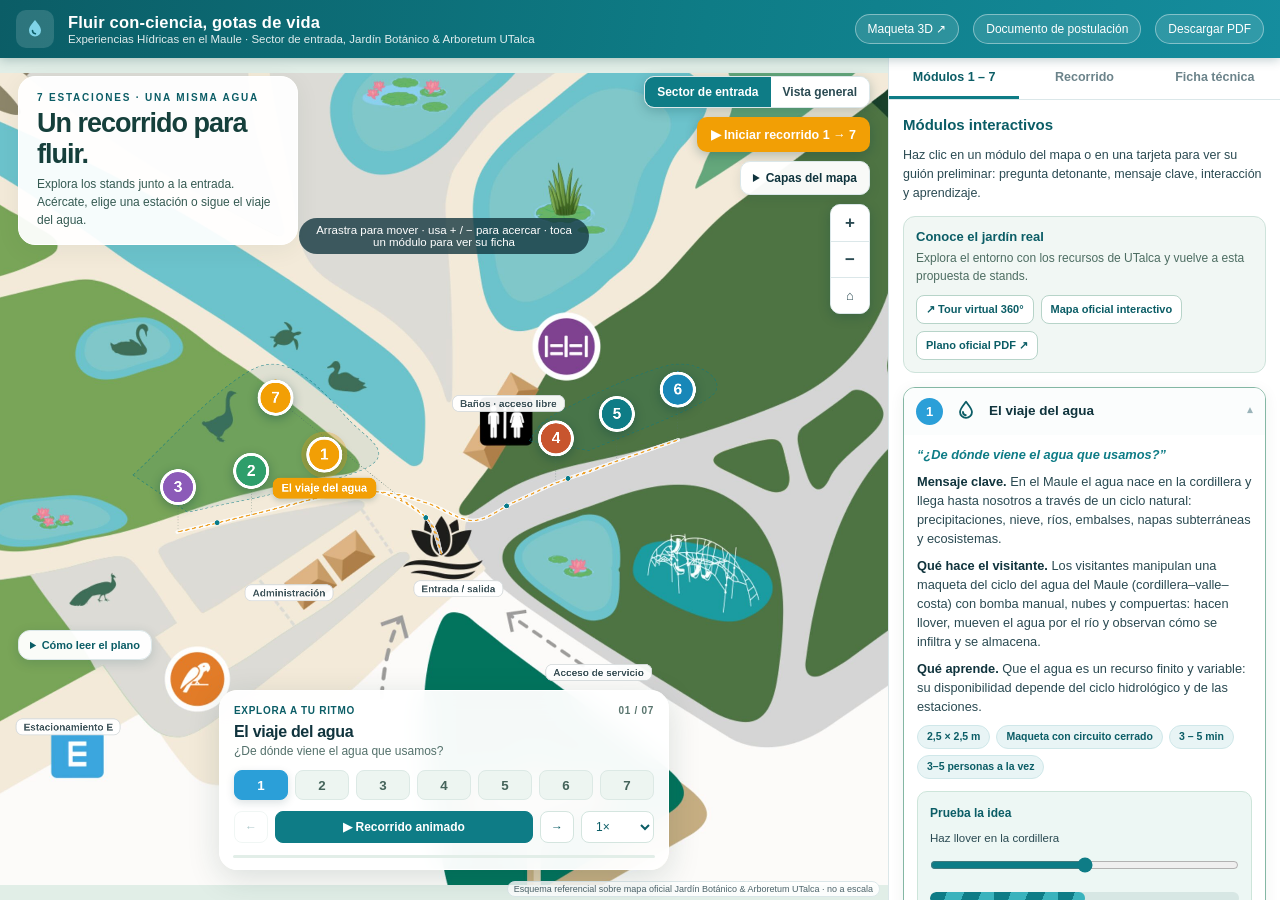
==== commit 9ad106ed: "Incorporar maqueta 3D, recorrido y audioguía" ====
--- a/index.html
+++ b/index.html
@@ -160,6 +160,7 @@
 .pdoc .pintro b{color:var(--ink)}
 .pdocmap{position:relative;border:1px solid var(--line);border-radius:10px;overflow:hidden;margin:4px 0 8px}
 .pdocmap img{position:absolute;inset:0;width:100%;height:100%}
+.pdocmap .badge .lbl{display:none}
 .pdocmap .badge .dot{width:30px;height:30px;font-size:13px;border-width:2.5px;box-shadow:none}
 .pdocmap .badge .lbl{font-size:9.5px;padding:2px 6px;margin-top:4px;box-shadow:none;border:1px solid #a9c2c7}
 .pdocmap .badge.lbl-top .lbl{margin-bottom:4px}
@@ -190,6 +191,128 @@
   .pdoc{padding:0}
   .route{animation:none!important}
 }
+
+/* Exploración del espacio */
+.stage{background:#e1eee7}
+.world{--marker-size:36px}
+.overlay>svg{pointer-events:none}
+.badge{border:0;padding:0;background:none;font:inherit}
+.badge:focus-visible .dot{outline:3px solid var(--ink);outline-offset:4px}
+.badge .dot{transition:transform .22s,box-shadow .22s;background:var(--c);color:#fff;border:3px solid #fff}
+.badge.active .dot{background:var(--accent);color:#fff;border-color:#fff}
+.badge .lbl{max-width:150px;white-space:normal;text-align:center;line-height:1.25;width:max-content;pointer-events:none}
+.badge:not(.active):not(:hover):not(:focus-visible) .lbl{opacity:0;transform:translate(-50%,4px)}
+.world.all-labels:not(.nolbl) .badge .lbl{opacity:1;transform:translateX(-50%)}
+.world.all-labels .badge.label-suppressed:not(.active):not(:hover):not(:focus-visible) .lbl{opacity:0}
+.world.nolbl .badge.active .lbl,.world.nolbl .badge:hover .lbl{opacity:1}
+.badge.active{z-index:9}
+.ref{font-size:10px;background:rgba(255,255,255,.94)}
+.stand-footprint{fill:var(--c);fill-opacity:.18;stroke:var(--c);stroke-width:2;vector-effect:non-scaling-stroke}
+.stand-roof{fill:var(--c);fill-opacity:.38;stroke:var(--c);stroke-width:1;vector-effect:non-scaling-stroke}
+.stand-link{fill:none;stroke:#51746a;stroke-width:1.5;stroke-dasharray:3 4;vector-effect:non-scaling-stroke;opacity:.65}
+.route{stroke:#eea128;stroke-width:3;stroke-linecap:round;stroke-dasharray:4 13;animation:flow 2s linear infinite}
+.route-halo{stroke-width:9;stroke:rgba(255,255,255,.8)}
+.route-drop{fill:#087b8a;stroke:white;stroke-width:2;paint-order:stroke}
+.tour-traveler{filter:drop-shadow(0 2px 4px #123c4255)}
+.tour-traveler .ripple{fill:#0e7c8633;stroke:#0e7c86;stroke-width:1;animation:travelerRipple 2s ease-out infinite;transform-box:fill-box;transform-origin:center}
+@keyframes travelerRipple{from{transform:scale(.7);opacity:.8}to{transform:scale(1.8);opacity:0}}
+.world.no-route .route,.world.no-route .route-halo,.world.no-route .route-drop,.world.no-route .stand-link{display:none}
+.world.no-stands .stand-shape{display:none}
+.sector-cluster{display:none;position:absolute;transform:translate(-50%,-50%) scale(var(--inv));transform-origin:center;border:3px solid #fff;border-radius:999px;padding:10px 15px;background:var(--teal);color:#fff;font-size:12px;font-weight:800;box-shadow:0 4px 20px #163e3444;cursor:pointer;white-space:nowrap;z-index:8}
+.world.general-overview .sector-cluster{display:block}
+.world.general-overview .badge,.world.general-overview .ref,.world.general-overview .stand-shape,.world.general-overview .route,.world.general-overview .route-halo,.world.general-overview .route-drop{display:none}
+.map-intro{top:18px;left:18px;max-width:315px;pointer-events:none}
+.map-intro .eyebrow{font-size:10px;letter-spacing:1.8px;font-weight:800;color:var(--teal-d);text-transform:uppercase}
+.map-intro h2{font-size:27px;letter-spacing:-1px;margin:5px 0;color:#153f3b}
+.map-intro p{font-size:12px;line-height:1.5;margin:0;color:#355a52;max-width:245px}
+.map-intro .intro-paper{padding:15px 18px;background:#fffffff0;border:1px solid #ffffff;border-radius:17px;box-shadow:0 5px 25px #163e3410}
+.ctl-tr{top:18px;right:18px;gap:9px}
+.layers{background:#fffffff5;border:1px solid var(--line);border-radius:10px;font-size:12px;box-shadow:0 3px 12px #093c421a}
+.layers summary{padding:9px 12px;cursor:pointer;font-weight:700}
+.layers label{display:flex;gap:8px;padding:6px 12px;align-items:center;cursor:pointer}
+.layers label:last-child{padding-bottom:12px}
+.layers input{accent-color:var(--teal)}
+.legend{bottom:18px;left:18px;max-width:240px;font-size:10.5px;padding:8px 11px}
+.legend summary{cursor:pointer;font-weight:800;color:var(--teal-d);font-size:11px}
+.legend .row{line-height:1.4}
+.legend h4{display:none}
+.attr{bottom:3px;right:8px;font-size:9px;padding:2px 6px;max-width:65%;text-align:right}
+.hint{top:160px;max-width:290px;text-align:center;white-space:normal}
+.journey{position:absolute;z-index:13;bottom:30px;left:50%;transform:translateX(-50%);width:min(450px,calc(100% - 36px));padding:14px;background:#fffffff5;backdrop-filter:blur(14px);border:1px solid #fff;border-radius:18px;box-shadow:0 8px 32px #163e3426}
+.journey-top{display:flex;align-items:center;gap:9px;font-size:10px;color:#59756e;font-weight:700;text-transform:uppercase;letter-spacing:.7px}
+.journey-top strong{color:var(--teal-d);margin-right:auto}
+.journey-title{font-size:16px;font-weight:800;margin:7px 0 3px;letter-spacing:-.3px}
+.journey-question{font-size:12px;color:#54716b;margin:0 0 11px;min-height:15px}
+.station-nav{display:flex;gap:7px;justify-content:space-between}
+.station-nav button{flex:1;min-width:0;height:30px;border:1px solid #dce9e5;border-radius:8px;background:#edf5f1;color:#45645b;font-weight:800;cursor:pointer;transition:background .2s,transform .2s}
+.station-nav button:hover{transform:translateY(-3px)}
+.station-nav button[aria-pressed=true]{background:var(--c);border-color:var(--c);color:#fff;box-shadow:0 3px 9px #123c4226}
+.station-nav button.visited:after{content:' ·';color:inherit}
+.journey-controls{display:flex;gap:7px;align-items:center;margin-top:11px}
+.journey-controls button,.journey-controls select{font:inherit;font-size:12px;border:1px solid #d4e5df;background:#fff;border-radius:8px;height:32px;padding:0 10px;color:var(--teal-d);cursor:pointer}
+.journey-controls button:disabled{opacity:.35;cursor:default}
+.journey-controls #playTour{background:var(--teal);color:#fff;border-color:var(--teal);flex:1;font-weight:700}
+.journey-progress{height:3px;background:#e2eee8;margin:12px -1px -3px;overflow:hidden;border-radius:4px}
+.journey-progress span{display:block;height:100%;background:var(--teal);width:0;transition:width .15s linear}
+.resource-card{padding:12px;border:1px solid #cee3db;background:#f1f7f4;border-radius:12px;margin:0 0 14px}
+.resource-card h3{font-size:13px;margin:0 0 5px;color:var(--teal-d)}
+.resource-card p{font-size:12px;line-height:1.5;margin:0 0 10px;color:#4d6d62}
+.resource-actions{display:flex;gap:7px;flex-wrap:wrap}
+.resource-actions button,.resource-actions a{border:1px solid #b7d4c9;border-radius:8px;padding:7px 9px;font-size:11px;font-weight:700;color:var(--teal-d);background:#fff;cursor:pointer;text-decoration:none}
+.mcard{transition:border-color .2s,box-shadow .2s}
+.mcard.open{border-color:#84b7a4;box-shadow:0 3px 15px #163e3410}
+.mhead:focus-visible{outline:2px solid var(--teal);outline-offset:-3px}
+.experience{border-radius:10px;background:#edf7f4;padding:12px;margin-top:12px;border:1px solid #cde5da}
+.experience h4{font-size:12px;margin:0 0 8px;color:var(--teal-d)}
+.experience label{display:block;font-size:11.5px}
+.experience input{width:100%;accent-color:var(--teal);margin:10px 0}
+.experience output{display:block;font-size:12px;color:var(--teal-d);font-weight:700;min-height:34px}
+.water-track{height:12px;background:#d7e7e4;border-radius:8px;overflow:hidden;margin:9px 0}
+.water-fill{height:100%;background:repeating-linear-gradient(110deg,#0e7c86 0 16px,#3ab3bd 16px 32px);background-size:64px 100%;animation:waterSlide 2s linear infinite;transition:width .4s;width:50%;border-radius:8px}
+@keyframes waterSlide{to{background-position:64px 0}}
+.experience small{font-size:10px;color:#637d73;display:block;margin-top:7px}
+.resource-dialog{width:min(1120px,96vw);height:min(820px,90dvh);padding:0;border:1px solid #cee3db;border-radius:17px;box-shadow:0 20px 90px #102f3c55;color:var(--ink)}
+.resource-dialog::backdrop{background:#0c302dd1;backdrop-filter:blur(5px)}
+.resource-dialog .dialog-head{display:flex;align-items:center;gap:12px;padding:13px 17px;border-bottom:1px solid var(--line)}
+.dialog-head h2{font-size:15px;margin:0;flex:1}
+.dialog-head a{font-size:11px;color:var(--teal-d)}
+.dialog-head button{border:1px solid var(--line);border-radius:8px;padding:6px 10px;cursor:pointer;background:#f4f8f6;font-size:16px}
+.resource-dialog iframe{width:100%;height:calc(100% - 110px);border:0;background:#edf4f0}
+.resource-dialog .dialog-note{font-size:11px;padding:0 17px;color:#54716b}
+@media(min-width:981px){.legend{bottom:240px}.map-intro{max-width:280px}}
+@media(max-width:1100px) and (min-width:981px){.map-intro h2{font-size:22px}.map-intro{max-width:220px}.map-intro p{font-size:11px}.vswitch button{font-size:11px;padding:8px}.panel{width:355px}}
+@media(max-width:980px){
+ #sheetBtn{display:block}.main:has(.panel.open) #sheetBtn{bottom:calc(66dvh + 8px)}
+ .main:has(.panel.open) .journey{visibility:hidden}
+ .journey{bottom:66px;width:min(430px,calc(100% - 28px))}
+ .legend{bottom:290px;max-width:190px}
+ .map-intro{top:12px;left:12px;max-width:255px}
+ .map-intro h2{font-size:22px}
+ .ctl-tr{top:12px;right:12px}
+}
+@media(max-width:600px){
+ .map-intro{top:12px;max-width:calc(100% - 60px)}
+ .map-intro .intro-paper{padding:10px 13px;background:#ffffffeb}
+ .map-intro h2{font-size:20px;margin:4px 0 0}
+ .map-intro p{display:none}.map-intro .eyebrow{font-size:9px}
+ .ctl-tr{top:94px;right:10px}.vswitch button{font-size:10px;padding:8px}
+ .tourbtn{display:none}.legend{display:none}.attr{display:none}
+ .hint{top:170px;left:12px;transform:none;max-width:200px;font-size:10px}
+ .badge .dot{width:25px;height:25px;font-size:11px;border-width:2px}
+ .badge .lbl{font-size:9px;max-width:110px;padding:2px 5px}
+ .ref{display:none}
+ .world.all-labels .badge .lbl{display:none}
+ .world.all-labels .badge.active .lbl,.world.all-labels .badge:hover .lbl{display:block}
+ .journey{padding:11px;border-radius:14px;bottom:62px}
+ .journey-title{font-size:14px}.journey-question{font-size:11px}
+ .journey-controls{margin-top:8px}.journey-progress{margin-top:8px}
+ .station-nav{gap:5px}.station-nav button{height:28px}
+ .resource-dialog .dialog-head{flex-wrap:wrap}.dialog-head h2{flex-basis:70%}
+ .resource-dialog iframe{height:calc(100% - 140px)}
+}
+@media(prefers-reduced-motion:reduce){*,*::before,*::after{animation:none!important;scroll-behavior:auto!important}.route-drop{display:none}.badge .dot,.badge .lbl{transition:none}}
+@media print{.route-drop,.tour-traveler,.stand-link{display:none}.pdocmap .badge .lbl{display:none}.stand-footprint{fill-opacity:.2}}
+
 </style>
 </head>
 <body>
@@ -202,6 +325,7 @@
       <h1 id="projName">Fluir con-ciencia, gotas de vida</h1>
       <p>Experiencias Hídricas en el Maule · Sector de entrada, Jardín Botánico &amp; Arboretum UTalca</p>
     </div>
+    <a class="hbtn" href="maqueta3d.html">Maqueta 3D ↗</a>
     <a class="hbtn onlydesk" href="documento/documento_postulacion.html" target="_blank" rel="noopener">Documento de postulación</a>
     <button class="hbtn" id="printBtn" type="button"><span class="hdesk">Descargar PDF</span><span class="hmob">PDF</span></button>
   </header>
@@ -209,6 +333,7 @@
   <div class="main">
     <div class="stage" id="stage">
       <div class="world" id="world"></div>
+      <div class="mapui map-intro"><div class="intro-paper"><div class="eyebrow">7 estaciones · una misma agua</div><h2>Un recorrido para fluir.</h2><p>Explora los stands junto a la entrada. Acércate, elige una estación o sigue el viaje del agua.</p></div></div>
 
       <div class="mapui ctl-tr">
         <div class="vswitch" role="group" aria-label="Vista del mapa">
@@ -216,6 +341,11 @@
           <button id="vGeneral" type="button">Vista general</button>
         </div>
         <button class="tourbtn" id="tourBtn" type="button">▶ Iniciar recorrido 1 → 7</button>
+        <details class="layers"><summary>Capas del mapa</summary>
+          <label><input id="layerRoute" type="checkbox" checked> Recorrido y flujo</label>
+          <label><input id="layerStands" type="checkbox" checked> Huellas de stands</label>
+          <label><input id="layerLabels" type="checkbox"> Todos los nombres</label>
+        </details>
         <div class="zoombox">
           <button id="zin" type="button" aria-label="Acercar">+</button>
           <button id="zout" type="button" aria-label="Alejar">−</button>
@@ -223,20 +353,31 @@
         </div>
       </div>
 
-      <div class="mapui legend" aria-label="Leyenda">
+      <details class="mapui legend" aria-label="Leyenda"><summary>Cómo leer el plano</summary>
         <h4>Leyenda</h4>
         <div class="row"><span class="sym"><span style="width:22px;height:22px;border-radius:50%;background:#fff;border:3px solid #0e7c86;display:inline-grid;place-items:center;font-size:11px;font-weight:800;color:#0e7c86">7</span></span><span><b>Módulo interactivo</b> (1 a 7, en orden de visita)</span></div>
         <div class="row"><span class="sym"><svg width="34" height="10"><line x1="1" y1="5" x2="33" y2="5" stroke="#f29f05" stroke-width="3" stroke-dasharray="6 5" stroke-linecap="round"/></svg></span><span><b>Recorrido sugerido</b> (en bucle, inicio y fin en el acceso)</span></div>
         <div class="row"><span class="sym"><svg width="30" height="16"><rect x="1" y="1" width="28" height="14" rx="4" fill="rgba(14,124,134,.12)" stroke="rgba(14,124,134,.6)" stroke-dasharray="4 3"/></svg></span><span><b>Zona de stands</b> (sector de entrada, costados del camino)</span></div>
-        <div class="row" style="margin-top:7px;color:#41565c"><span class="sym" aria-hidden="true">🚶</span><span>Los <b>ejes peatonales quedan libres</b> (ancho &gt; 3 m) y se mantiene el acceso a baños, administración y estacionamiento.</span></div>
-      </div>
-
+        <div class="row" style="margin-top:7px;color:#41565c"><span class="sym" aria-hidden="true">🚶</span><span>Las <b>huellas se sitúan fuera del eje peatonal</b> (ancho a verificar en terreno) y se mantiene el acceso a baños, administración y estacionamiento.</span></div>
+      </details>
+      <section class="mapui journey" aria-label="Explorar estaciones">
+        <div class="journey-top"><strong id="journeyState" role="status">Explora a tu ritmo</strong><span id="journeyCount">01 / 07</span></div>
+        <div class="journey-title" id="journeyTitle"></div><p class="journey-question" id="journeyQuestion"></p>
+        <nav class="station-nav" id="stationNav" aria-label="Elegir módulo"></nav>
+        <div class="journey-controls">
+          <button id="prevStation" type="button" aria-label="Módulo anterior">←</button>
+          <button id="playTour" type="button">▶ Recorrido animado</button>
+          <button id="nextStation" type="button" aria-label="Módulo siguiente">→</button>
+          <select id="tourSpeed" aria-label="Velocidad del recorrido"><option value="0.75">0,75×</option><option value="1" selected>1×</option><option value="1.5">1,5×</option></select>
+        </div>
+        <div class="journey-progress" role="progressbar" aria-label="Avance del recorrido" aria-valuemin="0" aria-valuemax="100" aria-valuenow="0"><span id="journeyProgress"></span></div>
+      </section>
       <div class="mapui attr">Esquema referencial sobre mapa oficial Jardín Botánico &amp; Arboretum UTalca · no a escala</div>
       <div class="mapui hint" id="hint">Arrastra para mover · usa + / − para acercar · toca un módulo para ver su ficha</div>
     </div>
 
+    <button id="sheetBtn" type="button" aria-expanded="false" aria-controls="panel">Ver módulos 1 – 7</button>
     <aside class="panel" id="panel">
-      <button id="sheetBtn" type="button">Ver módulos 1 – 7</button>
       <div class="sheetbar"></div>
       <div class="tabs" role="tablist">
         <button id="tabMods" class="on" type="button">Módulos 1 – 7</button>
@@ -247,21 +388,22 @@
       <div class="tabbody" id="bodyMods">
         <h2>Módulos interactivos</h2>
         <p class="lead" style="margin-bottom:12px">Haz clic en un módulo del mapa o en una tarjeta para ver su guión preliminar: pregunta detonante, mensaje clave, interacción y aprendizaje.</p>
+        <section class="resource-card"><h3>Conoce el jardín real</h3><p>Explora el entorno con los recursos de UTalca y vuelve a esta propuesta de stands.</p><div class="resource-actions"><button type="button" data-resource="tour">↗ Tour virtual 360°</button><button type="button" data-resource="map">Mapa oficial interactivo</button><a href="https://www.vinculacion.utalca.cl/assets/jb/mapadigital/mapa_digital_jardin_botanico_y_aboretum.pdf" target="_blank" rel="noopener">Plano oficial PDF ↗</a></div></section>
         <div id="modList"></div>
       </div>
 
       <div class="tabbody" id="bodyRuta" hidden>
         <h2>Recorrido de la experiencia</h2>
-        <p class="lead">El recorrido forma un <b>bucle de aproximadamente 250 m</b> que comienza y termina en la zona de acceso. Los 7 módulos se ubican <b>a los costados del camino</b>, dejando siempre libre el eje central de circulación peatonal (ancho útil mayor a 3 m), sin interferir con los flujos habituales del jardín ni con el acceso a baños, administración y estacionamiento.</p>
+        <p class="lead">El recorrido reúne los stands en <b>dos grupos próximos a la entrada</b> y comienza y termina en la zona de acceso. Los 7 módulos se ubican <b>a los costados del camino</b>, reservando el eje central para la circulación peatonal (objetivo: al menos 3 m libres, a validar en terreno), sin interferir con los flujos habituales del jardín ni con el acceso a baños, administración y estacionamiento.</p>
         <div class="btnrow">
           <button class="solid" id="tourBtn2" type="button">▶ Recorrer módulos</button>
           <button id="resetTour" type="button">Reiniciar vista</button>
         </div>
         <div class="kv"><h4>Flujo de visita sugerido</h4><ul>
-          <li><b>Módulo 1 → 3:</b> se avanza por el sendero oriente del arroyo (ida), bordeando la pradera y la laguna del cisne.</li>
-          <li><b>Módulo 3 → 4:</b> se regresa por el mismo sendero y se cruza la plaza hacia el sector de servicios (baños).</li>
-          <li><b>Módulo 4 → 6:</b> se sigue el camino nororiente bordeando la laguna de juegos.</li>
-          <li><b>Módulo 6 → 7 → salida:</b> se retorna a la plaza; el módulo 7 (cierre y decisiones) queda junto a administración, a pasos de la salida.</li>
+          <li><b>Módulo 1 → 3:</b> se visitan tres stands contiguos en la pradera poniente, al costado del sendero de entrada.</li>
+          <li><b>Módulo 3 → 4:</b> se regresa a la plaza y se continúa hacia los stands del costado oriente, dejando libre el acceso a los baños.</li>
+          <li><b>Módulo 4 → 6:</b> se visitan tres stands próximos entre sí, en la franja verde junto al camino oriente.</li>
+          <li><b>Módulo 6 → 7 → salida:</b> se retorna por el camino a la pradera poniente; el módulo 7 cierra la experiencia cerca del módulo 1 y de la salida.</li>
         </ul></div>
         <div class="kv"><h4>No interferencia del tránsito peatonal</h4><ul>
           <li>Módulos adosados a los bordes del camino (franja de 2,5 m), nunca al centro.</li>
@@ -298,7 +440,7 @@
           <li>Materiales reciclados/reciclables; mantención semanal simple a cargo de monitores.</li>
         </ul></div>
         <div class="kv"><h4>Descripción textual del plano (accesibilidad)</h4><ul>
-          <li>La zona de stands se extiende frente al acceso principal: 3 módulos en el sendero poniente del arroyo (1, 2 y 3), 1 módulo junto al sector de baños (4), 2 módulos en el camino oriente junto a la laguna de juegos (5 y 6) y 1 módulo de cierre frente a administración (7).</li>
+          <li>La zona de stands se extiende frente al acceso principal: 4 módulos en la pradera poniente (1, 2, 3 y 7) y 3 módulos en la franja verde oriente (4, 5 y 6), fuera de los ejes de circulación y del acceso a baños.</li>
         </ul></div>
         <p class="lead" style="font-size:11.5px;color:#6b838a">Versión preliminar para postulación. Ilustración base: mapa oficial del Jardín Botánico &amp; Arboretum UTalca. La ubicación definitiva de los stands se ajustará en conjunto con el equipo del jardín.</p>
       </div>
@@ -306,108 +448,12 @@
   </div>
 </div>
 
+<dialog class="resource-dialog" id="resourceDialog" aria-labelledby="resourceTitle"><div class="dialog-head"><h2 id="resourceTitle"></h2><a id="resourceExternal" target="_blank" rel="noopener">Abrir en otra pestaña ↗</a><button id="closeResource" type="button" aria-label="Cerrar recurso">×</button></div><p class="dialog-note">Recurso oficial de UTalca. Si no se visualiza aquí, ábrelo en otra pestaña. La propuesta de stands permanece en este mapa.</p><iframe id="resourceFrame" title="Recurso oficial del Jardín Botánico UTalca" allow="fullscreen" referrerpolicy="strict-origin-when-cross-origin"></iframe></dialog>
 <div id="printDoc"></div>
 
+<script src="assets/map-data.js"></script>
 <script>
 "use strict";
-/* ======== CONFIG ======== */
-const PROJECT = {
-  nombre: "Fluir con-ciencia, gotas de vida: Experiencias Hídricas en el Maule",
-  sub: "Experiencias Hídricas en el Maule · Jardín Botánico & Arboretum · Universidad de Talca",
-  urlPublica: "https://anavictoria8.github.io/fluir-con-ciencia/"
-};
-/* El mapa de sector es un recorte del mapa general (px de la imagen general) */
-const SEC = {x0:1150, y0:750, w:1500, h:1000};
-
-const VIEWS = {
-  sector: {
-    key:"sector", img:"assets/sector_entrada.jpg", w:3000, h:2000,
-    px:(fx,fy)=>[fx*3000, fy*2000],
-    init:{x1:.06,y1:.10,x2:.85,y2:.80}
-  },
-  general: {
-    key:"general", img:"assets/mapa_general.jpg", w:3400, h:2250,
-    px:(fx,fy)=>[SEC.x0+fx*SEC.w, SEC.y0+fy*SEC.h],
-    init:null
-  }
-};
-
-const ICONS = {
-  ciclo:'<svg viewBox="0 0 24 24" fill="none" stroke="currentColor" stroke-width="1.7" stroke-linecap="round" stroke-linejoin="round"><path d="M12 3.5c3 3.9 5.5 6.5 5.5 9.4a5.5 5.5 0 1 1-11 0C6.5 10 9 7.4 12 3.5z"/><path d="M9.2 12.9c0 1.5 1.1 2.8 2.6 3"/></svg>',
-  reparto:'<svg viewBox="0 0 24 24" fill="none" stroke="currentColor" stroke-width="1.7" stroke-linecap="round" stroke-linejoin="round"><path d="M5 4v7a3 3 0 0 0 3 3h10"/><path d="M16 11l3 3-3 3"/><path d="M5 4h3M5 4H2"/><circle cx="19.5" cy="6.5" r="2"/><path d="M14 19h5"/></svg>',
-  lupa:'<svg viewBox="0 0 24 24" fill="none" stroke="currentColor" stroke-width="1.7" stroke-linecap="round" stroke-linejoin="round"><circle cx="10.5" cy="10.5" r="6"/><path d="M15 15l5.5 5.5"/><path d="M10.5 7.6c1.7 2.1 3 3.4 3 4.8a3 3 0 1 1-6 0c0-1.4 1.3-2.7 3-4.8z" stroke-width="1.4"/></svg>',
-  campo:'<svg viewBox="0 0 24 24" fill="none" stroke="currentColor" stroke-width="1.7" stroke-linecap="round" stroke-linejoin="round"><path d="M12 21V10"/><path d="M12 10c-4.5 0-7-2.6-7.5-6.5C9 3.4 11.4 5.6 12 10z"/><path d="M12 13c4 0 6.4-2.2 7-5.5-4 .4-6.4 2.4-7 5.5z"/><path d="M8 21h8"/></svg>',
-  filtro:'<svg viewBox="0 0 24 24" fill="none" stroke="currentColor" stroke-width="1.7" stroke-linecap="round" stroke-linejoin="round"><path d="M4 4h16l-6.2 7.6V18l-3.6 2v-8.4L4 4z"/><path d="M8.5 8h7"/></svg>',
-  ciclo2:'<svg viewBox="0 0 24 24" fill="none" stroke="currentColor" stroke-width="1.7" stroke-linecap="round" stroke-linejoin="round"><path d="M4.5 9a8 8 0 0 1 13.6-3l2.4 2.4"/><path d="M20.5 4.5v4h-4"/><path d="M19.5 15a8 8 0 0 1-13.6 3L3.5 15.6"/><path d="M3.5 19.5v-4h4"/><path d="M12 9.8c1.4 1.8 2.5 3 2.5 4.3a2.5 2.5 0 1 1-5 0c0-1.3 1.1-2.5 2.5-4.3z" stroke-width="1.4"/></svg>',
-  decide:'<svg viewBox="0 0 24 24" fill="none" stroke="currentColor" stroke-width="1.7" stroke-linecap="round" stroke-linejoin="round"><path d="M12 3v18"/><path d="M12 5h6.5l2 2.2-2 2.2H12"/><path d="M12 12h-6.5l-2 2.2 2 2.2H12"/></svg>'
-};
-
-const MODULES = [
- {id:1, color:"#2b9fd8", icon:ICONS.ciclo, sx:.300, sy:.480, lbl:"El viaje del agua",
-  nombre:"El viaje del agua", pregunta:"¿De dónde viene el agua que usamos?",
-  mensaje:"En el Maule el agua nace en la cordillera y llega hasta nosotros a través de un ciclo natural: precipitaciones, nieve, ríos, embalses, napas subterráneas y ecosistemas.",
-  interaccion:"Los visitantes manipulan una maqueta del ciclo del agua del Maule (cordillera–valle–costa) con bomba manual, nubes y compuertas: hacen llover, mueven el agua por el río y observan cómo se infiltra y se almacena.",
-  aprende:"Que el agua es un recurso finito y variable: su disponibilidad depende del ciclo hidrológico y de las estaciones.",
-  chips:["2,5 × 2,5 m","Maqueta con circuito cerrado","3 – 5 min","3–5 personas a la vez"]},
- {id:2, color:"#2e9e6b", icon:ICONS.reparto, sx:.240, sy:.375, lbl:"El agua en el territorio",
-  nombre:"El agua en nuestro territorio", pregunta:"¿Alcanza el agua para todos?",
-  mensaje:"El agua de la cuenca se reparte entre consumo humano, agricultura y agroindustria, industria y ecosistemas. En el Maule la agricultura es la gran usuaria: repartir el agua es tomar decisiones.",
-  interaccion:"Una mesa de distribución con compuertas permite derivar el agua hacia cuatro destinos (ciudades, campo, agroindustria y ecosistemas). Un estanque indicador muestra cuánta agua queda según las decisiones del grupo.",
-  aprende:"Quiénes usan el agua en la región, cómo compiten por ella y qué criterios existen para distribuirla y priorizarla.",
-  chips:["2,5 × 2,5 m","Mesa de canales y compuertas","3 – 5 min"]},
- {id:3, color:"#8c5bb8", icon:ICONS.lupa, sx:.210, sy:.285, lbl:"Detectives del agua",
-  nombre:"Detectives del agua", pregunta:"¿Cómo sabemos la calidad del agua?",
-  mensaje:"El agua transparente no siempre es agua segura. Para conocer su calidad hay que medir: pH, conductividad eléctrica y turbidez son pistas fundamentales.",
-  interaccion:"Tres estaciones de análisis comparan muestras (agua de río, de proceso y tratada): tiras reactivas y pH-metro, conductímetro y columna de turbidez. Cada visitante completa su ficha de detective.",
-  aprende:"Qué indican pH, conductividad y turbidez, cómo se miden y por qué la evidencia científica es la base para decidir los usos del agua.",
-  chips:["2,5 × 2,5 m","Mesón de laboratorio","5 – 8 min","Instrumental simple y seguro"]},
- {id:4, color:"#c8552e", icon:ICONS.campo, sx:.525, sy:.505, lblPos:"top", lbl:"Del campo a la agroindustria",
-  nombre:"Del campo a la agroindustria", pregunta:"¿Dónde se usa el agua en la fruticultura?",
-  mensaje:"En el Maule frutas y viñas se cultivan y procesan con agua: riego, lavado, enfriado y limpieza. Cada etapa del proceso es una oportunidad de ahorro y reutilización.",
-  interaccion:"Los visitantes operan una línea frutícola simplificada (recepción, lavado, selección, embalaje y frío) con el desafío de completar el proceso usando la menor cantidad de agua, comparando estrategias como riego tecnificado, recirculación y limpieza en seco.",
-  aprende:"Qué es la huella hídrica de un producto local y cuáles son las oportunidades reales de ahorro en la agroindustria del Maule.",
-  chips:["2,5 × 2,5 m","Línea de proceso con controles","5 – 7 min","Contadores de agua visibles"]},
- {id:5, color:"#0e7c86", icon:ICONS.filtro, sx:.605, sy:.505, lbl:"Transformar el agua",
-  nombre:"Transformar el agua", pregunta:"¿Cómo se trata el agua?",
-  mensaje:"Separar sólidos, sedimentar y filtrar permite retirar partículas del agua. Cada etapa tiene alcances y límites: no todo se puede quitar con lo mismo.",
-  interaccion:"Un tren de tratamiento transparente y escalonado (rejilla, sedimentación, filtro de arena y carbón) donde los visitantes vierten agua “de proceso” y observan cómo cambia en cada etapa, comparando entradas y salidas.",
-  aprende:"Los principios físicos del tratamiento (separación, sedimentación y filtración) y por qué tratar el agua es clave para cuidarla y reutilizarla.",
-  chips:["2,5 × 2,5 m","Columna demostrativa transparente","4 – 6 min","Circuito cerrado"]},
- {id:6, color:"#1887b8", icon:ICONS.ciclo2, sx:.750, sy:.600, lbl:"Una nueva oportunidad",
-  nombre:"Una nueva oportunidad", pregunta:"¿Podemos reutilizar el agua?",
-  mensaje:"El agua usada en procesos puede tratarse y volver a usarse bajo condiciones de calidad controladas. Recircular reduce la demanda de agua nueva de la cuenca.",
-  interaccion:"Dos circuitos gemelos —uno de uso único y otro con tratamiento y recirculación— con bombas y medidores de nivel: los visitantes comparan cuánta agua nueva exige cada sistema y cuánta se ahorra.",
-  aprende:"Qué es el reúso del agua, qué condiciones de calidad exige y cómo la economía circular del agua aporta a la cuenca del Maule.",
-  chips:["2,5 × 2,5 m","Doble circuito con medidores","4 – 6 min"]},
- {id:7, color:"#f29f05", icon:ICONS.decide, sx:.440, sy:.605, lbl:"El futuro: tú decides",
-  nombre:"El futuro del agua: tú decides", pregunta:"¿Qué haremos con el agua del Maule?",
-  mensaje:"El futuro hídrico de la región se construye con decisiones concretas: ahorrar, monitorear, tratar y reutilizar. Tu decisión cuenta.",
-  interaccion:"Un tablero de desafíos plantea escenarios reales (sequía, heladas, crecimiento productivo): cada visitante elige estrategias y vota con fichas o código QR; una pantalla muestra las consecuencias de las decisiones del grupo y se cierra con un mural de compromisos personales.",
-  aprende:"Sintetiza todo el recorrido y ejercita el pensamiento crítico y la corresponsabilidad ciudadana en la gestión del agua.",
-  chips:["2,5 × 2,5 m + pantalla","Votación y mural de compromisos","5 – 8 min","Energía solar"]}
-];
-
-const ROUTE = [
- [.465,.635],[.455,.575],[.420,.545],[.385,.522],[.335,.502],[.295,.492],[.268,.442],[.263,.402],[.262,.372],[.243,.335],[.225,.302],[.212,.282],
- [.224,.292],[.252,.318],[.262,.360],[.276,.410],[.292,.452],[.335,.488],[.385,.512],[.425,.535],[.462,.560],[.492,.548],[.518,.522],[.525,.505],
- [.560,.492],[.588,.498],[.605,.505],[.645,.528],[.688,.552],[.728,.578],[.750,.600],
- [.752,.645],[.730,.685],[.688,.710],[.632,.720],[.578,.708],[.542,.682],[.515,.650],[.478,.622],[.440,.605],
- [.448,.625],[.465,.635]
-];
-
-const ZONE = [
- [.140,.300],[.170,.220],[.320,.165],[.500,.190],[.600,.225],[.685,.310],[.780,.460],[.780,.600],
- [.720,.685],[.630,.725],[.500,.725],[.360,.690],[.225,.600],[.150,.450]
-];
-
-const REFS = [
- {x:.530, y:.400, t:"Baños"},
- {x:.170, y:.805, t:"Estacionamiento E"},
- {x:.325, y:.598, t:"Administración"},
- {x:.525, y:.690, t:"Acceso / llegada y salida"},
- {x:.598, y:.738, t:"Acceso de servicio (Huerto)"}
-];
-
 /* ======== SVG helpers ======== */
 function catmullPath(pts){
   if(pts.length<3) return "M"+pts.map(p=>p.join(",")).join(" L");
@@ -438,19 +484,34 @@
   svg.setAttribute("viewBox", `0 0 ${W} ${H}`);
   svg.setAttribute("aria-hidden","true");
 
-  const zonePts = ZONE.map(p=>P(p[0],p[1]));
-  const zone = document.createElementNS("http://www.w3.org/2000/svg","path");
-  zone.setAttribute("d", catmullPath(zonePts)+" Z");
-  zone.setAttribute("class","zone");
-  svg.appendChild(zone);
-
-  const routePts = ROUTE.map(p=>P(p[0],p[1]));
-  const d = catmullPath(routePts);
-  const halo = document.createElementNS("http://www.w3.org/2000/svg","path");
-  halo.setAttribute("d", d); halo.setAttribute("class","route-halo");
-  const route = document.createElementNS("http://www.w3.org/2000/svg","path");
-  route.setAttribute("d", d); route.setAttribute("class","route");
-  svg.appendChild(halo); svg.appendChild(route);
+  const svgEl = (name,attrs,parent=svg)=>{
+    const el=document.createElementNS("http://www.w3.org/2000/svg",name);
+    Object.entries(attrs).forEach(([k,v])=>el.setAttribute(k,v)); parent.appendChild(el); return el;
+  };
+  ZONE.forEach(points=>svgEl("path",{d:catmullPath(points.map(p=>P(...p)))+" Z",class:"zone stand-shape"}));
+  const d = catmullPath(ROUTE.map(p=>P(...p)));
+  svgEl("path",{d,class:"route-halo"});
+  svgEl("path",{d,class:"route"});
+  if(interactive){
+    // Gotas en movimiento sobre el recorrido, sin imágenes externas.
+    for(let i=0;i<4;i++){
+      const drop=svgEl("circle",{r:view.key==="sector"?6:3,class:"route-drop"});
+      svgEl("animateMotion",{dur:"32s",begin:`-${i*8}s`,repeatCount:"indefinite",path:d,calcMode:"paced"},drop);
+    }
+    TOUR_LEGS.forEach((leg,i)=>svgEl("path",{d:catmullPath(leg.map(p=>P(...p))),fill:"none",stroke:"none","data-leg":i}));
+    const traveler=svgEl("g",{class:"tour-traveler",visibility:"hidden"});
+    svgEl("circle",{r:19,class:"ripple"},traveler);
+    svgEl("circle",{r:11,fill:"#0e7c86",stroke:"white","stroke-width":3},traveler);
+    svgEl("path",{d:"M0,-6 C-7,1 -5,6 0,6 C5,6 7,1 0,-6",fill:"white"},traveler);
+  }
+  MODULES.forEach((m,i)=>{
+    const [x,y]=P(m.sx,m.sy),[ax,ay]=P(...ARRIVAL[i]);
+    const unit = view.key==="general" ? .5 : (W/3000);
+    const g=svgEl("g",{class:"stand-shape",style:`--c:${m.color}`});
+    svgEl("path",{d:`M${ax},${ay} L${x},${y}`,class:"stand-link"},g);
+    svgEl("rect",{x:x-34*unit,y:y-30*unit,width:68*unit,height:60*unit,rx:7*unit,class:"stand-footprint"},g);
+    svgEl("path",{d:`M${x-34*unit},${y-30*unit} L${x},${y-45*unit} L${x+34*unit},${y-30*unit} Z`,class:"stand-roof"},g);
+  });
 
   MODULES.forEach(m=>{
     const [x,y] = P(m.sx,m.sy);
@@ -459,12 +520,13 @@
     b.style.left = x+"px"; b.style.top = y+"px";
     b.style.setProperty("--c", m.color);
     b.dataset.id = m.id;
+    b.title = `Módulo ${m.id}: ${m.nombre}`;
     b.innerHTML = `<div class="dot">${m.id}</div><div class="lbl">${m.lbl}</div>`;
     if(interactive){
       b.tabIndex = 0;
       b.setAttribute("role","button");
       b.setAttribute("aria-label",`Módulo ${m.id}: ${m.nombre}`);
-      b.addEventListener("click", ()=>selectModule(m.id,{fromMap:true}));
+      b.addEventListener("click", ()=>{if(!moved) selectModule(m.id,{fromMap:true});});
       b.addEventListener("keydown", e=>{ if(e.key==="Enter"||e.key===" "){e.preventDefault();selectModule(m.id,{fromMap:true});} });
     } else {
       b.style.cursor = "default";
@@ -484,248 +546,317 @@
   });
 
   ov.appendChild(svg);
+  if(interactive && view.key==='general'){
+    const cluster=document.createElement('button'),[x,y]=P(.47,.48);
+    cluster.type='button';cluster.className='sector-cluster';cluster.style.left=x+'px';cluster.style.top=y+'px';
+    cluster.textContent='7 módulos · Explorar entrada ↗';
+    cluster.onclick=()=>{stopTour();setView('sector');};ov.appendChild(cluster);
+  }
   return ov;
 }
 
-/* ======== Mapa vivo ======== */
-const stage = document.getElementById("stage");
-const world = document.getElementById("world");
-let view = VIEWS.sector;
-let cam = {x:0,y:0,s:1};
-let fitScale = 1;
-let tourTimer = null, tourIdx = 0, tourOn = false;
-
+/* ======== Mapa vivo y cámara con transiciones ======== */
+const stage=document.getElementById('stage'),world=document.getElementById('world');
+const reducedMotion=window.matchMedia('(prefers-reduced-motion:reduce)');
+let view=VIEWS.sector,cam={x:0,y:0,s:1},fitScale=1,cameraFrame=0;
+let selectedId=1,moved=false,tourOn=false,tourPaused=false,tourIdx=0;
+let tourPhase='travel',tourElapsed=0,tourLastTime=0,tourFrame=0;
+const visited=new Set();
+const tourBtn=document.getElementById('tourBtn'),tourBtn2=document.getElementById('tourBtn2');
+const playTour=document.getElementById('playTour');
+const vSector=document.getElementById('vSector'),vGeneral=document.getElementById('vGeneral');
+const panel=document.getElementById('panel'),sheetBtn=document.getElementById('sheetBtn');
+const layerSettings={route:true,stands:true,labels:false};
+function clampCamera(c){
+  const vw=stage.clientWidth,vh=stage.clientHeight;
+  c.s=Math.max(Math.min(fitScale*.55,6),Math.min(c.s,6));
+  const W=view.w*c.s,H=view.h*c.s;
+  c.x=W<=vw?(vw-W)/2:Math.min(0,Math.max(vw-W,c.x));
+  c.y=H<=vh?(vh-H)/2:Math.min(0,Math.max(vh-H,c.y));
+  return c;
+}
 function applayCam(){
-  world.style.transform = `translate(${cam.x}px,${cam.y}px) scale(${cam.s})`;
-  world.style.setProperty("--inv", (1/cam.s).toFixed(4));
-  const th = (view.key==="general") ? 0.55 : fitScale*0.95;
-  world.classList.toggle("nolbl", cam.s < th);
-}
-function sizeWorld(v){
-  world.style.width = v.w+"px";
-  world.style.height = v.h+"px";
-  world.style.background = "#eef6f7";
-}
-function setView(key, keep){
-  view = VIEWS[key];
-  sizeWorld(view);
-  world.innerHTML = "";
-  const img = document.createElement("img");
-  img.className = "base"; img.src = view.img; img.alt = "Mapa base del Jardín Botánico & Arboretum UTalca";
-  world.appendChild(img);
-  buildOverlay(world, view, {interactive:true, invScale:true});
-  if(!keep) fitTo(view.init);
-  else clampCam();
-}
-function fitTo(rect){
-  const vw = stage.clientWidth, vh = stage.clientHeight;
-  const W = view.w, H = view.h;
-  if(rect){
-    const rw = (rect.x2-rect.x1)*W, rh = (rect.y2-rect.y1)*H;
-    cam.s = Math.min(vw/rw, vh/rh)*.98;
-    const cx = (rect.x1+(rect.x2-rect.x1)/2)*W, cy = (rect.y1+(rect.y2-rect.y1)/2)*H;
-    cam.x = vw/2 - cx*cam.s; cam.y = vh/2 - cy*cam.s;
-  } else {
-    cam.s = Math.min(vw/W, vh/H)*.98;
-    cam.x = (vw-W*cam.s)/2; cam.y = (vh-H*cam.s)/2;
+  world.style.transform=`translate(${cam.x}px,${cam.y}px) scale(${cam.s})`;
+  world.style.setProperty('--inv',(1/cam.s).toFixed(5));
+  world.classList.toggle('nolbl',view.key==='general' && cam.s<.65);
+  world.classList.toggle('general-overview',view.key==='general'&&cam.s<.65);
+  scheduleLabels();
+}
+function clampCam(){clampCamera(cam);}
+function cancelCamera(){cancelAnimationFrame(cameraFrame);cameraFrame=0;}
+function animateCamera(target,duration=1000){
+  cancelCamera();clampCamera(target);
+  if(reducedMotion.matches){cam={...target};applayCam();return;}
+  const start={...cam},time=performance.now();
+  function frame(now){
+    const t=Math.min(1,(now-time)/duration),ease=t<.5?4*t*t*t:1-Math.pow(-2*t+2,3)/2;
+    cam={x:start.x+(target.x-start.x)*ease,y:start.y+(target.y-start.y)*ease,s:start.s+(target.s-start.s)*ease};
+    applayCam();if(t<1)cameraFrame=requestAnimationFrame(frame);else cameraFrame=0;
   }
-  fitScale = cam.s;
-  clampCam(); applayCam();
-}
-function clampCam(){
-  const vw = stage.clientWidth, vh = stage.clientHeight;
-  const W = view.w*cam.s, H = view.h*cam.s;
-  const mx = Math.min(0, vw-W), my = Math.min(0, vh-H);
-  cam.x = W<=vw ? (vw-W)/2 : Math.min(0, Math.max(mx, cam.x));
-  cam.y = H<=vh ? (vh-H)/2 : Math.min(0, Math.max(my, cam.y));
-  cam.s = Math.min(cam.s, 6); cam.s = Math.max(cam.s, fitScale*.55);
-}
-function zoomAt(cx, cy, f){
-  const ns = Math.min(6, Math.max(fitScale*.55, cam.s*f));
-  const k = ns/cam.s;
-  cam.x = cx - k*(cx-cam.x);
-  cam.y = cy - k*(cy-cam.y);
-  cam.s = ns;
-  clampCam(); applayCam();
-}
-function panTo(fx, fy, s){
-  const vw = stage.clientWidth, vh = stage.clientHeight;
-  const [x,y] = view.px(fx,fy);
-  cam.s = s || cam.s;
-  cam.x = vw/2 - x*cam.s; cam.y = vh/2 - y*cam.s;
-  clampCam(); applayCam();
-}
-
-/* Pointer pan & pinch */
-const pointers = new Map();
-let lastMid = null, lastDist = 0, moved = false;
-stage.addEventListener("pointerdown", e=>{
-  if(e.target.closest(".mapui")) return;
-  stopTour();
-  stage.setPointerCapture(e.pointerId);
+  cameraFrame=requestAnimationFrame(frame);
+}
+function applyLayers(){
+  world.classList.toggle('no-route',!layerSettings.route);
+  world.classList.toggle('no-stands',!layerSettings.stands);
+  world.classList.toggle('all-labels',layerSettings.labels);
+  if(!layerSettings.labels)world.querySelectorAll('.badge .lbl').forEach(l=>{l.removeAttribute('style');});
+  scheduleLabels();
+}
+let labelLayoutTimer=0;
+function scheduleLabels(){
+ clearTimeout(labelLayoutTimer);
+ if(layerSettings.labels)labelLayoutTimer=setTimeout(layoutLabels,120);
+}
+function layoutLabels(){
+ if(!layerSettings.labels||window.innerWidth<=600)return;
+ const badges=[...world.querySelectorAll('.badge')].sort((a,b)=>(+b.dataset.id===selectedId)-(+a.dataset.id===selectedId));
+ const obstacles=badges.map(b=>b.querySelector('.dot').getBoundingClientRect());
+ const bounds=stage.getBoundingClientRect();
+ const overlap=(a,b)=>a.left<b.right+4&&a.right>b.left-4&&a.top<b.bottom+4&&a.bottom>b.top-4;
+ const occupied=[];
+ badges.forEach(b=>{
+  const label=b.querySelector('.lbl');b.classList.remove('label-suppressed');
+  label.style.left='50%';label.style.top='50%';label.style.bottom='auto';label.style.margin='0';
+  const r=label.getBoundingClientRect(),x=23+r.width/2,y=23+r.height/2;
+  const candidates=[[0,y],[0,-y],[x,0],[-x,0],[35,-y],[-35,-y],[35,y],[-35,y]];
+  let placed=false;
+  for(const [dx,dy] of candidates){
+   label.style.transform=`translate(-50%,-50%) translate(${dx}px,${dy}px)`;
+   const box=label.getBoundingClientRect();
+   if(box.left<bounds.left+5||box.right>bounds.right-5||box.top<bounds.top+5||box.bottom>bounds.bottom-5)continue;
+   if(obstacles.some(o=>overlap(box,o))||occupied.some(o=>overlap(box,o)))continue;
+   occupied.push(box);placed=true;break;
+  }
+  if(!placed){b.classList.add('label-suppressed');label.style.transform='translate(-50%,-50%) translate(0,32px)';}
+ });
+}
+function setView(key){
+  cancelCamera();view=VIEWS[key];
+  world.style.width=view.w+'px';world.style.height=view.h+'px';
+  world.innerHTML='';
+  const img=document.createElement('img');img.className='base';img.src=view.img;
+  img.alt='Mapa oficial del Jardín Botánico y Arboretum UTalca con propuesta de stands';
+  world.appendChild(img);buildOverlay(world,view,{interactive:true,invScale:true});
+  applyLayers();vSector.classList.toggle('on',key==='sector');vGeneral.classList.toggle('on',key==='general');
+  fitTo(view.init,false);updateSelection();
+}
+function fitTo(rect,smooth=true){
+  const vw=stage.clientWidth,vh=stage.clientHeight,W=view.w,H=view.h;
+  // Reserva espacio a los controles y al reproductor sin esconder la zona de stands.
+  const left=window.innerWidth>600?50:18,right=window.innerWidth>600?70:55;
+  const top=window.innerWidth>600?140:185,bottom=window.innerWidth>980?245:290;
+  const freeW=Math.max(180,vw-left-right),freeH=Math.max(160,vh-top-bottom);
+  const r=rect&&window.innerWidth<=600?{x1:.205,y1:.345,x2:.715,y2:.625}:rect||{x1:0,y1:0,x2:1,y2:1};
+  const s=Math.min(freeW/((r.x2-r.x1)*W),freeH/((r.y2-r.y1)*H));
+  const target={s,x:left+freeW/2-(r.x1+r.x2)*W*s/2,y:top+freeH/2-(r.y1+r.y2)*H*s/2};
+  fitScale=Math.min(s,6);
+  if(smooth)animateCamera(target);else{cam=clampCamera(target);applayCam();}
+}
+function focusPoint(x,y,s=cam.s,smooth=true){
+  const vw=stage.clientWidth,vh=stage.clientHeight;
+  const usableBottom=window.innerWidth>980?230:285;
+  const target={s,x:vw*.46-x*s,y:Math.max(170,(vh-usableBottom)*.57)-y*s};
+  if(smooth)animateCamera(target);else{cam=clampCamera(target);applayCam();}
+}
+function panTo(fx,fy,s){focusPoint(...view.px(fx,fy),s||cam.s);}
+function zoomAt(cx,cy,f,smooth=false){
+  cancelCamera();const ns=Math.min(6,Math.max(fitScale*.55,cam.s*f)),k=ns/cam.s;
+  const target={x:cx-k*(cx-cam.x),y:cy-k*(cy-cam.y),s:ns};
+  if(smooth)animateCamera(target,350);else{cam=clampCamera(target);applayCam();}
+}
+/* Arrastre, pellizco y doble clic. Los botones conservan sus eventos de clic. */
+const pointers=new Map();let lastMid=null,lastDist=0,pointerOrigin=null;
+stage.addEventListener('pointerdown',e=>{
+  if(e.target.closest('.mapui'))return;
+  stopTour();cancelCamera();moved=false;
+  if(e.target.closest('.badge,.sector-cluster'))return;
+  stage.setPointerCapture(e.pointerId);pointers.set(e.pointerId,{x:e.clientX,y:e.clientY});
+  pointerOrigin={x:e.clientX,y:e.clientY};lastMid={...pointerOrigin};stage.classList.add('dragging');
+  if(pointers.size===2){const[a,b]=[...pointers.values()];lastMid={x:(a.x+b.x)/2,y:(a.y+b.y)/2};lastDist=Math.hypot(a.x-b.x,a.y-b.y);}
+});
+stage.addEventListener('pointermove',e=>{
+  if(!pointers.has(e.pointerId))return;
   pointers.set(e.pointerId,{x:e.clientX,y:e.clientY});
-  moved = false;
-  if(pointers.size===1){ lastMid = {x:e.clientX,y:e.clientY}; stage.classList.add("dragging"); }
-  if(pointers.size===2){
-    const [a,b] = [...pointers.values()];
-    lastMid = {x:(a.x+b.x)/2, y:(a.y+b.y)/2};
-    lastDist = Math.hypot(a.x-b.x, a.y-b.y);
+  if(pointers.size===1){
+    const p=pointers.get(e.pointerId);if(Math.hypot(p.x-pointerOrigin.x,p.y-pointerOrigin.y)>5)moved=true;
+    cam.x+=p.x-lastMid.x;cam.y+=p.y-lastMid.y;lastMid={...p};clampCam();applayCam();
+  }else if(pointers.size===2){
+    const[a,b]=[...pointers.values()],mid={x:(a.x+b.x)/2,y:(a.y+b.y)/2},dist=Math.hypot(a.x-b.x,a.y-b.y),r=stage.getBoundingClientRect();
+    cam.x+=mid.x-lastMid.x;cam.y+=mid.y-lastMid.y;
+    if(lastDist>0)zoomAt(mid.x-r.left,mid.y-r.top,dist/lastDist);
+    lastMid=mid;lastDist=dist;moved=true;
   }
 });
-stage.addEventListener("pointermove", e=>{
-  if(!pointers.has(e.pointerId)) return;
-  pointers.set(e.pointerId,{x:e.clientX,y:e.clientY});
-  if(pointers.size===1){
-    const p = pointers.get(e.pointerId);
-    const dx = p.x-lastMid.x, dy = p.y-lastMid.y;
-    if(Math.abs(dx)+Math.abs(dy)>2) moved = true;
-    cam.x += dx; cam.y += dy;
-    lastMid = {x:p.x,y:p.y};
-    clampCam(); applayCam();
-  } else if(pointers.size===2){
-    const [a,b] = [...pointers.values()];
-    const mid = {x:(a.x+b.x)/2, y:(a.y+b.y)/2};
-    const dist = Math.hypot(a.x-b.x, a.y-b.y);
-    if(lastDist>0) zoom2(mid, dist/lastDist);
-    lastMid = mid; lastDist = dist;
-    moved = true;
-  }
-});
-function zoom2(mid, f){
-  const r = stage.getBoundingClientRect();
-  zoomAt(mid.x-r.left, mid.y-r.top, f);
-}
 function endPointer(e){
   pointers.delete(e.pointerId);
-  if(pointers.size===0){ stage.classList.remove("dragging"); lastDist = 0; }
-}
-stage.addEventListener("pointerup", endPointer);
-stage.addEventListener("pointercancel", endPointer);
-stage.addEventListener("wheel", e=>{
-  if(e.target.closest(".mapui")) return;
-  e.preventDefault(); stopTour();
-  const r = stage.getBoundingClientRect();
-  zoomAt(e.clientX-r.left, e.clientY-r.top, Math.exp(-e.deltaY*0.0016));
+  if(pointers.size===1){lastMid={...[...pointers.values()][0]};pointerOrigin={...lastMid};}
+  if(!pointers.size){stage.classList.remove('dragging');lastDist=0;}
+}
+stage.addEventListener('pointerup',endPointer);stage.addEventListener('pointercancel',endPointer);
+stage.addEventListener('wheel',e=>{
+  if(e.target.closest('.mapui'))return;e.preventDefault();stopTour();
+  const r=stage.getBoundingClientRect();zoomAt(e.clientX-r.left,e.clientY-r.top,Math.exp(-e.deltaY*.0016));
 },{passive:false});
-
-document.getElementById("zin").onclick = ()=>zoomAt(stage.clientWidth/2, stage.clientHeight/2, 1.3);
-document.getElementById("zout").onclick = ()=>zoomAt(stage.clientWidth/2, stage.clientHeight/2, 1/1.3);
-document.getElementById("zreset").onclick = ()=>{ stopTour(); fitTo(view.init); };
-
-/* Vista general / sector */
-const vSector = document.getElementById("vSector"), vGeneral = document.getElementById("vGeneral");
-vSector.onclick = ()=>{ stopTour(); vSector.classList.add("on"); vGeneral.classList.remove("on"); setView("sector"); };
-vGeneral.onclick = ()=>{ stopTour(); vGeneral.classList.add("on"); vSector.classList.remove("on"); setView("general"); };
-
-/* Recorrido guiado */
-const tourBtn = document.getElementById("tourBtn");
-const tourBtn2 = document.getElementById("tourBtn2");
+stage.addEventListener('dblclick',e=>{
+  if(e.target.closest('.mapui,.badge'))return;stopTour();const r=stage.getBoundingClientRect();zoomAt(e.clientX-r.left,e.clientY-r.top,1.6,true);
+});
+document.getElementById('zin').onclick=()=>{stopTour();zoomAt(stage.clientWidth/2,stage.clientHeight/2,1.3,true);};
+document.getElementById('zout').onclick=()=>{stopTour();zoomAt(stage.clientWidth/2,stage.clientHeight/2,1/1.3,true);};
+document.getElementById('zreset').onclick=()=>{stopTour();fitTo(view.init);};
+vSector.onclick=()=>{stopTour();setView('sector');};vGeneral.onclick=()=>{stopTour();setView('general');};
+[['layerRoute','route'],['layerStands','stands'],['layerLabels','labels']].forEach(([id,key])=>{
+ document.getElementById(id).onchange=e=>{layerSettings[key]=e.target.checked;applyLayers();};
+});
+/* ======== Selección y fichas sincronizadas ======== */
+const tabBtns={mods:document.getElementById('tabMods'),ruta:document.getElementById('tabRuta'),ficha:document.getElementById('tabFicha')};
+const bodies={mods:document.getElementById('bodyMods'),ruta:document.getElementById('bodyRuta'),ficha:document.getElementById('bodyFicha')};
+function switchTab(k){
+  Object.keys(tabBtns).forEach(key=>{tabBtns[key].classList.toggle('on',key===k);tabBtns[key].setAttribute('aria-selected',key===k);bodies[key].hidden=key!==k;});
+}
+Object.keys(tabBtns).forEach(key=>{
+ tabBtns[key].onclick=()=>switchTab(key);tabBtns[key].setAttribute('role','tab');tabBtns[key].setAttribute('aria-controls',bodies[key].id);
+ bodies[key].setAttribute('role','tabpanel');bodies[key].setAttribute('aria-labelledby',tabBtns[key].id);
+});
+function updateSelection(){
+ const m=MODULES[selectedId-1];
+ world.querySelectorAll('.badge').forEach(b=>{const active=+b.dataset.id===selectedId;b.classList.toggle('active',active);b.setAttribute('aria-pressed',active);});
+ document.querySelectorAll('.mcard').forEach(c=>{const active=+c.dataset.id===selectedId;c.classList.toggle('open',active);c.querySelector('.mhead').setAttribute('aria-expanded',active);});
+ document.querySelectorAll('#stationNav button').forEach(b=>{b.setAttribute('aria-pressed',+b.dataset.id===selectedId);b.classList.toggle('visited',visited.has(+b.dataset.id));});
+ document.getElementById('journeyTitle').textContent=m.nombre;
+ document.getElementById('journeyQuestion').textContent=m.pregunta;
+ document.getElementById('journeyCount').textContent=String(selectedId).padStart(2,'0')+' / 07';
+ document.getElementById('prevStation').disabled=selectedId===1;
+ document.getElementById('nextStation').disabled=selectedId===7;
+ scheduleLabels();
+}
+function selectModule(id,o={}){
+ if(!MODULES.some(m=>m.id===id))return;
+ if(!o.fromTour)stopTour();
+ selectedId=id;visited.add(id);updateSelection();
+ if(!o.fromTour){
+  const m=MODULES[id-1];panTo(m.sx,m.sy,Math.max(fitScale*1.45,Math.min(cam.s,fitScale*2.2)));
+ }
+ switchTab('mods');
+ if(o.fromMap)openSheet();
+ const card=document.querySelector(`.mcard[data-id="${id}"]`);
+ if(card){const scroller=bodies.mods;scroller.scrollTo({top:card.offsetTop-scroller.offsetTop-10,behavior:reducedMotion.matches||o.fromTour?'instant':'smooth'});}
+}
+MODULES.forEach(m=>{
+ const button=document.createElement('button');button.type='button';button.textContent=m.id;button.dataset.id=m.id;button.style.setProperty('--c',m.color);
+ button.setAttribute('aria-label',`Módulo ${m.id}: ${m.nombre}`);button.onclick=()=>selectModule(m.id);
+ document.getElementById('stationNav').appendChild(button);
+});
+const DEMOS=[
+ {label:'Haz llover en la cordillera',low:'Menos lluvia: llega menos agua al valle.',high:'Más lluvia: aumenta el aporte al río y la infiltración.',unit:'Intensidad de lluvia'},
+ {label:'Reparte el agua entre campo y ecosistemas',unit:'Proporción dirigida al campo'},
+ {label:'Compara la turbidez de una muestra',unit:'Partículas en suspensión',low:'La muestra se ve clara. Su seguridad requiere otros análisis.',high:'La muestra es turbia: hay más partículas en suspensión.'},
+ {label:'Ajusta la recirculación del lavado de fruta',unit:'Recirculación',low:'Con poca recirculación, se necesita más agua nueva.',high:'Recircular reduce la demanda de agua nueva del proceso.'},
+ {label:'Prueba una etapa de filtración',unit:'Partículas retenidas',low:'Se retienen pocas partículas visibles.',high:'Se retienen más partículas. Filtrar no garantiza agua potable.'},
+ {label:'Compara uso único y recirculación',unit:'Agua recirculada'},
+ {label:'Elige cuánto ahorrar en un escenario del Maule',unit:'Meta de ahorro',low:'Una meta baja deja menos margen frente a la escasez.',high:'Combinar ahorro, monitoreo y reúso aumenta el margen disponible.'}
+];
+const modList=document.getElementById('modList');
+MODULES.forEach((m,i)=>{
+ const c=document.createElement('div');c.className='mcard';c.dataset.id=m.id;
+ const demo=DEMOS[i];
+ c.innerHTML=`<div class="mhead" role="button" tabindex="0" aria-expanded="false"><span class="n" style="background:${m.color}">${m.id}</span><span class="ic">${m.icon}</span><h3>${m.nombre}</h3><span class="chev">▾</span></div><div class="mbody"><div class="q">“${m.pregunta}”</div><p><b>Mensaje clave.</b> ${m.mensaje}</p><p><b>Qué hace el visitante.</b> ${m.interaccion}</p><p><b>Qué aprende.</b> ${m.aprende}</p><div class="chips">${m.chips.map(x=>`<span class="chip">${x}</span>`).join('')}</div><div class="experience"><h4>Prueba la idea</h4><label for="demo${m.id}">${demo.label}</label><input id="demo${m.id}" type="range" min="0" max="100" value="50" aria-label="${demo.unit}"><div class="water-track" aria-hidden="true"><div class="water-fill"></div></div><output for="demo${m.id}"></output><small>Demostración conceptual; no representa mediciones ni rendimientos reales.</small></div></div>`;
+ const head=c.querySelector('.mhead');
+ const toggle=()=>{if(c.classList.contains('open')){c.classList.remove('open');head.setAttribute('aria-expanded','false');}else selectModule(m.id);};
+ head.onclick=toggle;head.onkeydown=e=>{if(e.key==='Enter'||e.key===' '){e.preventDefault();toggle();}};
+ const input=c.querySelector('input'),output=c.querySelector('output'),fill=c.querySelector('.water-fill');
+ const update=()=>{
+  const v=+input.value;fill.style.width=v+'%';
+  let message=v<50?demo.low:demo.high;
+  if(m.id===2)message=`Campo: ${v} partes · Ecosistemas: ${100-v} partes. Compartir una reserva exige equilibrar los usos.`;
+  if(m.id===6)message=`Uso único: 100 partes nuevas · Con recirculación: ${100-v} partes nuevas, para el mismo volumen ilustrativo.`;
+  output.value=message;input.setAttribute('aria-valuetext',`${v}% · ${demo.unit}`);
+ };
+ input.oninput=update;update();modList.appendChild(c);
+});
+/* ======== Viaje animado: desplazamiento continuo, lectura y pausa ======== */
+function updateTourControls(){
+ const label=tourOn?(tourPaused?'▶ Continuar recorrido':'Ⅱ Pausar recorrido'):'▶ Recorrido animado';
+ playTour.textContent=label;tourBtn.textContent=label;tourBtn2.textContent=label;
+ [playTour,tourBtn,tourBtn2].forEach(b=>{b.classList.toggle('on',tourOn&&!tourPaused);b.setAttribute('aria-pressed',tourOn&&!tourPaused);});
+ document.getElementById('journeyState').textContent=tourOn?(tourPaused?'Recorrido en pausa':tourPhase==='travel'?'Siguiendo el camino…':'Descubre esta estación'):'Explora a tu ritmo';
+}
+function placeTraveler(point){
+ const t=world.querySelector('.tour-traveler');if(!t)return;
+ t.setAttribute('visibility','visible');t.setAttribute('transform',`translate(${point.x},${point.y}) scale(${1/cam.s})`);
+}
+function beginLeg(index){
+ tourIdx=index;tourElapsed=0;tourPhase='travel';tourLastTime=0;
+ if(index<7){selectedId=index+1;updateSelection();}
+ updateTourControls();
+}
 function startTour(){
-  if(tourOn){ stopTour(); return; }
-  tourOn = true; tourIdx = 1;
-  if(view.key!=="sector"){ vSector.classList.add("on"); vGeneral.classList.remove("on"); setView("sector"); }
-  tourBtn.classList.add("on"); tourBtn.textContent = "■ Detener recorrido";
-  if(tourBtn2) { tourBtn2.textContent = "■ Detener"; }
-  switchTab("mods");
-  stepTour();
-}
-function stepTour(){
-  if(!tourOn) return;
-  if(tourIdx>7){ stopTour(); fitTo(view.init); return; }
-  const m = MODULES[tourIdx-1];
-  selectModule(m.id,{fromTour:true});
-  panTo(m.sx, m.sy, Math.max(fitScale*2.6, fitScale+0.4));
-  tourTimer = setTimeout(()=>{ tourIdx++; stepTour(); }, 2400);
-}
+ if(tourOn){
+  tourPaused=!tourPaused;tourLastTime=0;updateTourControls();
+  if(tourPaused){cancelAnimationFrame(tourFrame);cancelCamera();}else tourFrame=requestAnimationFrame(tickTour);
+  return;
+ }
+ cancelCamera();if(view.key!=='sector')setView('sector');
+ tourOn=true;tourPaused=false;visited.clear();beginLeg(0);switchTab('mods');
+ // El reproductor queda visible en móvil; las fichas se abren al seleccionar.
+ if(window.innerWidth<=980)closeSheet();
+ tourFrame=requestAnimationFrame(tickTour);
+}
+function tickTour(now){
+ if(!tourOn||tourPaused)return;
+ const dt=tourLastTime?Math.min(80,now-tourLastTime):0;tourLastTime=now;
+ const speed=+document.getElementById('tourSpeed').value;
+ tourElapsed+=dt*speed;
+ const path=world.querySelector(`[data-leg="${tourIdx}"]`);if(!path){stopTour();return;}
+ const travelDuration=reducedMotion.matches?500:Math.max(1600,Math.min(6200,path.getTotalLength()*5));
+ const t=Math.min(1,tourElapsed/travelDuration);
+ const point=path.getPointAtLength(path.getTotalLength()*(tourPhase==='travel'?t:1));
+ const targetScale=fitScale*(tourPhase==='travel'?1.35:1.55);
+ if(!reducedMotion.matches){
+  const target=clampCamera({s:targetScale,x:stage.clientWidth*.46-point.x*targetScale,y:Math.max(170,(stage.clientHeight-(window.innerWidth>980?230:285))*.57)-point.y*targetScale});
+  const follow=1-Math.exp(-dt/450);
+  cam.x+=(target.x-cam.x)*follow;cam.y+=(target.y-cam.y)*follow;cam.s+=(target.s-cam.s)*follow;applayCam();
+ }
+ placeTraveler(point);
+ if(tourPhase==='travel'&&t>=1){
+  if(tourIdx===7){finishTour();return;}
+  tourPhase='dwell';tourElapsed=0;selectModule(tourIdx+1,{fromTour:true});updateTourControls();
+ }else if(tourPhase==='dwell'&&tourElapsed>=8000){beginLeg(tourIdx+1);}
+ const portion=tourPhase==='travel'?.35*t:.35+.65*Math.min(1,tourElapsed/8000);
+ const progress=Math.min(100,100*(tourIdx+portion)/8);
+ setProgress(progress);tourFrame=requestAnimationFrame(tickTour);
+}
+function setProgress(value){document.getElementById('journeyProgress').style.width=value+'%';document.querySelector('.journey-progress').setAttribute('aria-valuenow',Math.round(value));}
+function finishTour(){stopTour();setProgress(100);document.getElementById('journeyState').textContent='Recorrido completo · volvimos al acceso';fitTo(view.init);}
 function stopTour(){
-  if(tourTimer){ clearTimeout(tourTimer); tourTimer = null; }
-  tourOn = false;
-  tourBtn.classList.remove("on"); tourBtn.textContent = "▶ Iniciar recorrido 1 → 7";
-  if(tourBtn2){ tourBtn2.textContent = "▶ Recorrer módulos"; }
-}
-tourBtn.onclick = startTour;
-if(tourBtn2) tourBtn2.onclick = startTour;
-document.getElementById("resetTour").onclick = ()=>{ stopTour(); fitTo(view.init); };
-
-/* Selección de módulo */
-function selectModule(id, o){
-  o = o || {};
-  const m = MODULES.find(x=>x.id===id);
-  if(!m) return;
-  document.querySelectorAll(".badge").forEach(b=>b.classList.toggle("active", +b.dataset.id===id));
-  document.querySelectorAll(".mcard").forEach(c=>{
-    const on = +c.dataset.id===id;
-    c.classList.toggle("open", on || c.classList.contains("open") && o.fromTour);
-  });
-  const card = document.querySelector(`.mcard[data-id="${id}"]`);
-  if(card && o.fromMap){
-    card.classList.add("open");
-    card.scrollIntoView({block:"nearest", behavior:"smooth"});
-    openSheet();
-  }
-  if(o.fromTour && card){ card.scrollIntoView({block:"nearest"}); }
-}
-
-/* Panel: pestañas + tarjetas */
-const tabBtns = {mods:document.getElementById("tabMods"), ruta:document.getElementById("tabRuta"), ficha:document.getElementById("tabFicha")};
-const bodies = {mods:document.getElementById("bodyMods"), ruta:document.getElementById("bodyRuta"), ficha:document.getElementById("bodyFicha")};
-function switchTab(k){
-  Object.keys(tabBtns).forEach(key=>{
-    tabBtns[key].classList.toggle("on", key===k);
-    bodies[key].hidden = key!==k;
-  });
-}
-tabBtns.mods.onclick = ()=>switchTab("mods");
-tabBtns.ruta.onclick = ()=>switchTab("ruta");
-tabBtns.ficha.onclick = ()=>switchTab("ficha");
-
-const modList = document.getElementById("modList");
-MODULES.forEach(m=>{
-  const c = document.createElement("div");
-  c.className = "mcard"; c.dataset.id = m.id;
-  c.innerHTML = `
-    <div class="mhead" role="button" tabindex="0" aria-expanded="false">
-      <span class="n" style="background:${m.color}">${m.id}</span>
-      <span class="ic">${m.icon}</span>
-      <h3>${m.nombre}</h3><span class="chev">▾</span>
-    </div>
-    <div class="mbody">
-      <div class="q">“${m.pregunta}”</div>
-      <p><b>Mensaje clave.</b> ${m.mensaje}</p>
-      <p><b>Qué hace el visitante.</b> ${m.interaccion}</p>
-      <p><b>Qué aprende.</b> ${m.aprende}</p>
-      <div class="chips">${m.chips.map(x=>`<span class="chip">${x}</span>`).join("")}</div>
-    </div>`;
-  const head = c.querySelector(".mhead");
-  const toggle = ()=>{
-    c.classList.toggle("open");
-    head.setAttribute("aria-expanded", c.classList.contains("open"));
-    if(c.classList.contains("open")) selectModule(m.id,{});
-    panTo(m.sx, m.sy, Math.max(cam.s, fitScale*1.6));
-  };
-  head.addEventListener("click", toggle);
-  head.addEventListener("keydown", e=>{ if(e.key==="Enter"||e.key===" "){e.preventDefault();toggle();} });
-  modList.appendChild(c);
+ cancelAnimationFrame(tourFrame);tourOn=false;tourPaused=false;tourLastTime=0;
+ const t=world.querySelector('.tour-traveler');if(t)t.setAttribute('visibility','hidden');
+ updateTourControls();setProgress((selectedId-1)/7*100);
+}
+[tourBtn,tourBtn2,playTour].forEach(b=>b.onclick=startTour);
+document.getElementById('prevStation').onclick=()=>selectModule(Math.max(1,selectedId-1));
+document.getElementById('nextStation').onclick=()=>selectModule(Math.min(7,selectedId+1));
+document.getElementById('resetTour').onclick=()=>{stopTour();fitTo(view.init);};
+document.addEventListener('visibilitychange',()=>{if(document.hidden&&tourOn&&!tourPaused){tourPaused=true;cancelAnimationFrame(tourFrame);updateTourControls();}});
+/* Hoja móvil, con botón siempre alcanzable. */
+function openSheet(){if(window.innerWidth<=980){panel.classList.add('open');sheetBtn.textContent='Cerrar panel ↓';sheetBtn.setAttribute('aria-expanded','true');}}
+function closeSheet(){panel.classList.remove('open');sheetBtn.textContent='Ver módulos 1 – 7';sheetBtn.setAttribute('aria-expanded','false');}
+sheetBtn.onclick=()=>panel.classList.contains('open')?closeSheet():openSheet();
+/* Los recursos oficiales se cargan bajo demanda, sin copiar las escenas. */
+const RESOURCES={tour:{title:'Tour virtual 360° · Jardín Botánico UTalca',url:'https://interactive.utalca.cl/pbotanico/Tour_Jbotanico_v2/'},map:{title:'Mapa interactivo oficial · UTalca',url:'https://www.vinculacion.utalca.cl/assets/jb/mapa_in_cel/index.html'}};
+const resourceDialog=document.getElementById('resourceDialog'),resourceFrame=document.getElementById('resourceFrame');
+document.querySelectorAll('[data-resource]').forEach(button=>button.onclick=()=>{
+ if(tourOn&&!tourPaused){tourPaused=true;cancelAnimationFrame(tourFrame);updateTourControls();}
+ const r=RESOURCES[button.dataset.resource];document.getElementById('resourceTitle').textContent=r.title;
+ document.getElementById('resourceExternal').href=r.url;resourceFrame.src=r.url;resourceDialog.showModal();
 });
-
-/* Hoja móvil */
-const panel = document.getElementById("panel");
-const sheetBtn = document.getElementById("sheetBtn");
-function openSheet(){ if(window.matchMedia("(max-width:980px)").matches) panel.classList.add("open"); }
-sheetBtn.onclick = ()=>{
-  panel.classList.toggle("open");
-  sheetBtn.textContent = panel.classList.contains("open") ? "Ocultar panel" : "Ver módulos 1 – 7";
-};
-
-window.addEventListener("resize", ()=>{ clampCam(); applayCam(); });
-
-/* Hint breve */
-const hint = document.getElementById("hint");
-setTimeout(()=>hint.classList.add("show"), 600);
-setTimeout(()=>hint.classList.remove("show"), 5200);
-
-/* PDF / impresión */
-document.getElementById("printBtn").onclick = ()=>window.print();
+document.getElementById('closeResource').onclick=()=>resourceDialog.close();
+resourceDialog.addEventListener('close',()=>resourceFrame.removeAttribute('src'));
+resourceDialog.addEventListener('click',e=>{if(e.target===resourceDialog){const r=resourceDialog.getBoundingClientRect();if(e.clientX<r.left||e.clientX>r.right||e.clientY<r.top||e.clientY>r.bottom)resourceDialog.close();}});
+window.addEventListener('keydown',e=>{if(e.key==='Escape'){closeSheet();if(tourOn)stopTour();}});
+window.addEventListener('resize',()=>{if(tourOn)stopTour();cancelCamera();fitTo(view.init,false);});
+const hint=document.getElementById('hint');
+setTimeout(()=>hint.classList.add('show'),700);setTimeout(()=>hint.classList.remove('show'),6500);
+document.getElementById('printBtn').onclick=()=>window.print();
 
 /* ======== Documento imprimible (una sola fuente de datos) ======== */
 function buildPrintDoc(){
@@ -750,7 +881,7 @@
       </header>
       <section class="pintro">
         <h2>Propuesta de espacio, recorrido y distribución</h2>
-        <p>Bucle de recorrido de ≈250 m en el sector de entrada del Jardín Botánico &amp; Arboretum (UTalca), con 7 módulos interactivos de 2,5 × 2,5 m ubicados <b>a los costados del camino</b>. Los ejes peatonales se mantienen libres (ancho útil mayor a 3 m) y se conserva el acceso a baños, administración y estacionamiento. Los módulos 1 a 3 acompañan el sendero del arroyo; el 4 se ubica junto al sector de servicios; el 5 y 6 en el camino oriente junto a la laguna de juegos; y el 7 cierra el recorrido frente a administración, a pasos de la salida.</p>
+        <p>Recorrido compacto en el sector de entrada del Jardín Botánico &amp; Arboretum (UTalca), con 7 módulos interactivos de 2,5 × 2,5 m ubicados <b>a los costados del camino</b>. Se reserva el eje peatonal (objetivo de 3 m libres, a validar en terreno) y se conserva el acceso a baños, administración y estacionamiento. Los módulos 1, 2, 3 y 7 se agrupan en la pradera poniente; los módulos 4, 5 y 6 se agrupan en la franja verde oriente. Las huellas son esquemáticas: separación y dimensiones definitivas se validan en terreno con UTalca.</p>
       </section>
       <div class="pdocmap" id="printMapWrap" style="width:${mapW}px;height:${mapH}px">
         <img src="assets/sector_entrada.jpg" alt="Plano del sector de entrada del Jardín Botánico UTalca con los 7 módulos">
@@ -779,7 +910,7 @@
 if(qs.get("view")==="general"){ vGeneral.classList.add("on"); vSector.classList.remove("on"); setView("general"); }
 else setView("sector");
 window.addEventListener("load", ()=>{
-  fitTo(view.init);
+  fitTo(view.init,false);
   const m = parseInt(qs.get("mod")||"0",10);
   if(m>0 && MODULES.some(x=>x.id===m)) selectModule(m,{fromMap:true});
   const t = qs.get("tab");
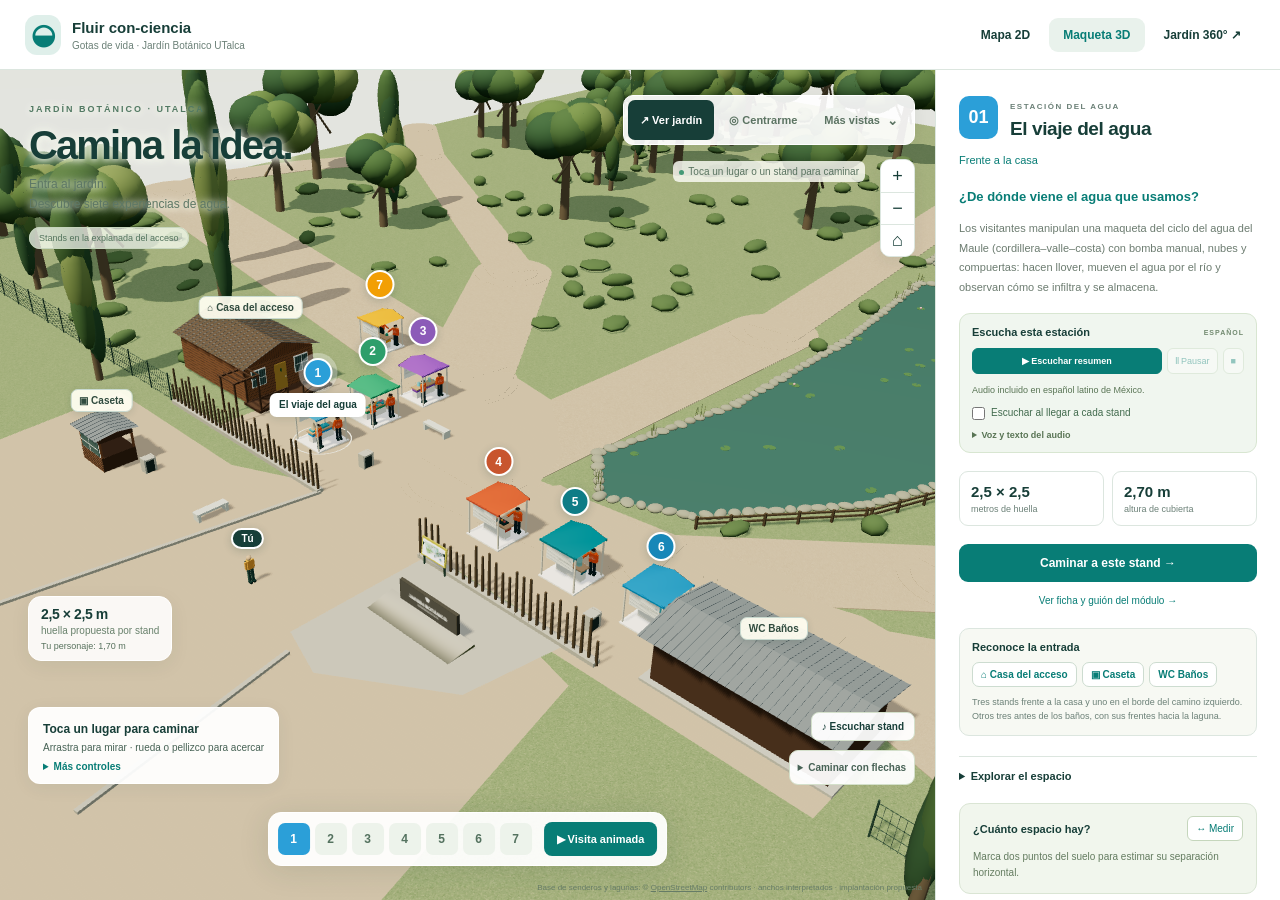
==== commit caa9aedc: "Abrir el 3D por defecto y sincronizar el plano 2D" ====
--- a/index.html
+++ b/index.html
@@ -3,920 +3,21 @@
 <head>
 <meta charset="utf-8">
 <meta name="viewport" content="width=device-width, initial-scale=1">
-<title>Fluir con-ciencia, gotas de vida · Experiencias Hídricas en el Maule — Jardín Botánico UTalca</title>
-<meta name="description" content="Propuesta de distribución, recorrido e interacciones de 7 módulos interactivos sobre el agua en el sector de entrada del Jardín Botánico & Arboretum de la Universidad de Talca.">
-<style>
-:root{
-  --teal:#0e7c86; --teal-d:#0b5d66; --ink:#10343d; --ink-2:#2a4a52;
-  --aqua:#7fd4e8; --blue:#2b9fd8; --accent:#f29f05; --paper:#f4f8f9;
-  --line:#dbe7e9; --ok:#2e9e6b;
-}
-*{box-sizing:border-box}
-html,body{margin:0;padding:0}
-body{
-  font-family:-apple-system,BlinkMacSystemFont,"Segoe UI",Roboto,"Helvetica Neue",Arial,sans-serif;
-  color:var(--ink); background:var(--paper); overflow:hidden;
-}
-.app{display:flex;flex-direction:column;height:100dvh}
-header.top{
-  display:flex;align-items:center;gap:14px;padding:10px 16px;color:#fff;z-index:40;
-  background:linear-gradient(100deg,var(--teal-d),var(--teal) 55%,#158d9e);
-  box-shadow:0 2px 10px rgba(9,60,66,.25)
-}
-.logo{width:38px;height:38px;border-radius:10px;background:rgba(255,255,255,.14);display:grid;place-items:center;flex:0 0 auto}
-.logo svg{width:24px;height:24px}
-.titles{flex:1;min-width:0}
-.titles h1{margin:0;font-size:16.5px;letter-spacing:.2px;white-space:nowrap;overflow:hidden;text-overflow:ellipsis}
-.titles p{margin:1px 0 0;font-size:11.5px;opacity:.88;white-space:nowrap;overflow:hidden;text-overflow:ellipsis}
-.hbtn{
-  border:1px solid rgba(255,255,255,.4);background:rgba(255,255,255,.12);color:#fff;
-  font-size:12px;padding:7px 12px;border-radius:999px;cursor:pointer;text-decoration:none;white-space:nowrap
-}
-.hbtn:hover{background:rgba(255,255,255,.22)}
-.hmob{display:none}
-@media (max-width:700px){
-  .hdesk{display:none}
-  .hmob{display:inline}
-}
-.main{flex:1;display:flex;min-height:0;position:relative}
-.stage{position:relative;flex:1;min-width:0;overflow:hidden;background:#dcecee;touch-action:none;cursor:grab}
-.stage.dragging{cursor:grabbing}
-.world{position:absolute;left:0;top:0;transform-origin:0 0;will-change:transform;--inv:1}
-.world img.base{position:absolute;inset:0;width:100%;height:100%;user-select:none;-webkit-user-drag:none;pointer-events:none;display:block}
-.overlay{position:absolute;inset:0}
-.overlay svg{position:absolute;left:0;top:0;overflow:visible}
-.badge{position:absolute;transform:translate(-50%,-50%) scale(var(--inv));transform-origin:center;z-index:6;cursor:pointer;-webkit-tap-highlight-color:transparent}
-.badge:focus{outline:none}
-.badge .dot{
-  width:36px;height:36px;border-radius:50%;background:#fff;border:3px solid var(--c,#0e7c86);
-  color:var(--c,#0e7c86);display:grid;place-items:center;font-weight:800;font-size:15.5px;
-  box-shadow:0 3px 10px rgba(9,60,66,.35);position:relative
-}
-.badge .lbl{
-  position:absolute;top:100%;left:50%;transform:translateX(-50%);margin-top:5px;
-  background:rgba(255,255,255,.95);color:var(--ink);font-size:11px;font-weight:700;
-  padding:2.5px 8px;border-radius:8px;white-space:nowrap;box-shadow:0 2px 6px rgba(9,60,66,.22);
-  border:1px solid rgba(14,124,134,.18)
-}
-.badge.lbl-top .lbl{top:auto;bottom:100%;margin-top:0;margin-bottom:5px}
-.badge:hover .dot{transform:scale(1.08)}
-.world.nolbl .badge .lbl,.world.nolbl .ref{opacity:0;pointer-events:none}
-.badge .lbl,.ref{transition:opacity .2s}
-.badge.active .dot{border-color:var(--accent);color:var(--accent);box-shadow:0 0 0 5px rgba(242,159,5,.28),0 3px 10px rgba(9,60,66,.35);animation:pulse 1.8s ease-in-out infinite}
-.badge.active .lbl{background:var(--accent);color:#fff;border-color:transparent}
-@keyframes pulse{0%,100%{box-shadow:0 0 0 5px rgba(242,159,5,.30),0 3px 10px rgba(9,60,66,.35)}50%{box-shadow:0 0 0 9px rgba(242,159,5,.12),0 3px 10px rgba(9,60,66,.35)}}
-.ref{position:absolute;transform:translate(-50%,-50%) scale(var(--inv));transform-origin:center;
-  font-size:10.5px;font-weight:600;color:#41565c;background:rgba(255,255,255,.86);
-  padding:2px 7px;border-radius:7px;border:1px solid rgba(65,86,92,.18);white-space:nowrap;z-index:4;pointer-events:none}
-.route{fill:none;stroke:var(--accent);stroke-width:3;stroke-dasharray:30 20;vector-effect:non-scaling-stroke;animation:flow 1.5s linear infinite}
-.route-halo{fill:none;stroke:rgba(255,255,255,.95);stroke-width:8;vector-effect:non-scaling-stroke}
-.route-end{fill:var(--accent);stroke:#fff;stroke-width:2}
-@keyframes flow{to{stroke-dashoffset:-50}}
-.zone{fill:rgba(14,124,134,.09);stroke:rgba(14,124,134,.55);stroke-width:2;stroke-dasharray:7 6;vector-effect:non-scaling-stroke}
-
-.mapui{position:absolute;z-index:12}
-.ctl-tr{top:12px;right:12px;display:flex;flex-direction:column;gap:7px;align-items:flex-end}
-.vswitch{display:flex;background:#fff;border-radius:10px;overflow:hidden;box-shadow:0 3px 12px rgba(9,60,66,.25);border:1px solid var(--line)}
-.vswitch button{border:0;background:#fff;color:var(--ink-2);font-size:12px;font-weight:600;padding:8px 12px;cursor:pointer}
-.vswitch button.on{background:var(--teal);color:#fff}
-.zoombox{display:flex;flex-direction:column;background:#fff;border-radius:10px;overflow:hidden;box-shadow:0 3px 12px rgba(9,60,66,.25);border:1px solid var(--line)}
-.zoombox button{border:0;background:#fff;color:var(--ink-2);font-size:17px;font-weight:700;width:38px;height:36px;cursor:pointer}
-.zoombox button:hover{background:#eef6f7}
-.zoombox button+button{border-top:1px solid var(--line)}
-.tourbtn{border:0;background:var(--accent);color:#fff;font-weight:700;font-size:12.5px;padding:10px 14px;border-radius:10px;cursor:pointer;box-shadow:0 3px 12px rgba(9,60,66,.3)}
-.tourbtn:hover{filter:brightness(1.05)}
-.tourbtn.on{background:#b4453a}
-.legend{left:12px;bottom:12px;background:rgba(255,255,255,.96);border:1px solid var(--line);border-radius:12px;
-  padding:10px 12px;font-size:11.5px;color:var(--ink-2);box-shadow:0 3px 12px rgba(9,60,66,.16);max-width:280px}
-.legend h4{margin:0 0 7px;font-size:11.5px;text-transform:uppercase;letter-spacing:.6px;color:var(--teal-d)}
-.legend .row{display:flex;align-items:center;gap:8px;margin:5px 0}
-.legend .sym{flex:0 0 auto;width:34px;display:grid;place-items:center}
-.attr{right:12px;bottom:12px;font-size:10px;color:#4d636a;background:rgba(255,255,255,.85);padding:4px 8px;border-radius:8px;border:1px solid var(--line)}
-.hint{left:50%;top:12px;transform:translateX(-50%);background:rgba(16,52,61,.78);color:#fff;font-size:11.5px;
-  padding:6px 12px;border-radius:999px;pointer-events:none;opacity:0;transition:opacity .3s}
-.hint.show{opacity:1}
-
-.panel{width:392px;flex:0 0 auto;background:#fff;border-left:1px solid var(--line);display:flex;flex-direction:column;min-height:0;z-index:20}
-.tabs{display:flex;border-bottom:1px solid var(--line);flex:0 0 auto}
-.tabs button{flex:1;border:0;background:#fff;padding:12px 6px;font-size:12.5px;font-weight:700;color:#6b838a;cursor:pointer;border-bottom:3px solid transparent}
-.tabs button.on{color:var(--teal-d);border-bottom-color:var(--teal)}
-.tabbody{overflow:auto;padding:14px;flex:1;min-height:0}
-.tabbody[hidden]{display:none}
-.mcard{border:1px solid var(--line);border-radius:12px;margin-bottom:10px;overflow:hidden;background:#fff}
-.mcard .mhead{display:flex;align-items:center;gap:10px;padding:10px 12px;cursor:pointer;background:#fbfdfd}
-.mcard .mhead:hover{background:#f2f9fa}
-.mcard .n{width:27px;height:27px;border-radius:50%;color:#fff;display:grid;place-items:center;font-size:13px;font-weight:800;flex:0 0 auto}
-.mcard .ic{width:26px;height:26px;flex:0 0 auto;color:var(--teal-d)}
-.mcard h3{font-size:13.5px;margin:0;flex:1;line-height:1.25}
-.mcard .chev{color:#9ab3b9;font-size:12px;transition:transform .2s}
-.mcard.open .chev{transform:rotate(180deg)}
-.mbody{display:none;padding:4px 13px 13px;font-size:12.8px;color:var(--ink-2);line-height:1.5}
-.mcard.open .mbody{display:block}
-.mbody .q{font-style:italic;color:var(--teal);font-weight:700;margin:6px 0 8px}
-.mbody p{margin:7px 0}
-.mbody b{color:var(--ink)}
-.chips{display:flex;flex-wrap:wrap;gap:6px;margin-top:9px}
-.chip{font-size:10.5px;font-weight:600;color:var(--teal-d);background:#e8f4f5;border:1px solid #cfe7e9;border-radius:999px;padding:3px 9px}
-.panel h2{font-size:15px;margin:2px 0 10px;color:var(--teal-d)}
-.panel .lead{font-size:12.5px;color:var(--ink-2);line-height:1.55}
-.kv{border:1px solid var(--line);border-radius:12px;padding:12px 13px;margin-bottom:10px;background:#fbfdfd}
-.kv h4{margin:0 0 7px;font-size:12.5px;color:var(--teal-d)}
-.kv ul{margin:0;padding-left:17px;font-size:12.4px;color:var(--ink-2);line-height:1.55}
-.kv li{margin:4px 0}
-.btnrow{display:flex;gap:8px;margin:6px 0 12px}
-.btnrow button{flex:1;border:1px solid var(--teal);background:#fff;color:var(--teal);font-weight:700;font-size:12.5px;padding:9px;border-radius:10px;cursor:pointer}
-.btnrow button.solid{background:var(--teal);color:#fff}
-.btnrow button:hover{filter:brightness(1.04)}
-.sheetbar{display:none}
-#sheetBtn{display:none}
-
-@media (max-width:980px){
-  .panel{position:absolute;left:0;right:0;bottom:0;width:auto;height:66dvh;border-left:0;border-top:1px solid var(--line);
-    border-radius:16px 16px 0 0;transform:translateY(102%);transition:transform .28s ease;box-shadow:0 -8px 30px rgba(9,60,66,.25)}
-  .panel.open{transform:none}
-  #sheetBtn{display:block;position:absolute;left:50%;bottom:12px;transform:translateX(-50%);z-index:22;
-    border:0;background:var(--teal);color:#fff;font-weight:700;font-size:13px;padding:11px 18px;border-radius:999px;box-shadow:0 4px 14px rgba(9,60,66,.4);cursor:pointer}
-  .legend{max-width:210px;bottom:64px}
-  .attr{display:none}
-  .titles h1{font-size:14px}
-  .hbtn.onlydesk{display:none}
-}
-@media (prefers-reduced-motion:reduce){
-  .route{animation:none}
-  .badge.active .dot{animation:none}
-}
-#printDoc{display:none}
-body.printpreview{overflow:auto}
-body.printpreview .app{display:none}
-body.printpreview #printDoc{display:block;max-width:794px;margin:0 auto;background:#fff;box-shadow:0 0 40px rgba(0,0,0,.15)}
-
-/* ======== Documento imprimible (PDF) ======== */
-.pdoc{padding:26px 30px;font-size:12px;color:var(--ink)}
-.pdoc header{border-bottom:4px solid var(--teal);padding-bottom:10px;margin-bottom:14px}
-.pdoc header h1{margin:0;font-size:21px;color:var(--teal-d)}
-.pdoc header p{margin:4px 0 0;font-size:12.5px;color:var(--ink-2)}
-.pdoc h2{font-size:14.5px;color:var(--teal-d);margin:16px 0 8px}
-.pdoc .pintro p{font-size:12.2px;line-height:1.55;color:var(--ink-2)}
-.pdoc .pintro b{color:var(--ink)}
-.pdocmap{position:relative;border:1px solid var(--line);border-radius:10px;overflow:hidden;margin:4px 0 8px}
-.pdocmap img{position:absolute;inset:0;width:100%;height:100%}
-.pdocmap .badge .lbl{display:none}
-.pdocmap .badge .dot{width:30px;height:30px;font-size:13px;border-width:2.5px;box-shadow:none}
-.pdocmap .badge .lbl{font-size:9.5px;padding:2px 6px;margin-top:4px;box-shadow:none;border:1px solid #a9c2c7}
-.pdocmap .badge.lbl-top .lbl{margin-bottom:4px}
-.pdocmap .ref{font-size:8.5px;padding:1.5px 5px;box-shadow:none;border:1px solid #c9d6d9}
-.pdocmap .badge:hover .dot{transform:none}
-.plegend{display:flex;flex-wrap:wrap;gap:6px 18px;font-size:11px;color:var(--ink-2);border:1px solid var(--line);border-radius:8px;padding:7px 10px;background:#fbfdfd}
-.plegend b{color:var(--teal-d)}
-.psec{margin-top:16px}
-.pgrid{display:grid;grid-template-columns:1fr 1fr;gap:10px}
-.pf{border:1px solid var(--line);border-radius:10px;padding:10px 12px;break-inside:avoid;background:#fff}
-.pf-h{display:flex;align-items:center;gap:8px}
-.pf-n{width:22px;height:22px;border-radius:50%;color:#fff;display:inline-grid;place-items:center;font-size:11.5px;font-weight:800;flex:0 0 auto}
-.pf-ic{width:20px;height:20px;color:var(--teal-d);flex:0 0 auto}
-.pf-ic svg{width:20px;height:20px}
-.pf h4{margin:0;font-size:12.5px}
-.pf p{margin:5px 0;font-size:11.2px;line-height:1.5;color:var(--ink-2)}
-.pf b{color:var(--ink)}
-.pf-q{font-style:italic;color:var(--teal)!important;font-weight:700}
-.pf-chips{font-size:10px;color:#6b838a!important;border-top:1px dashed var(--line);padding-top:5px}
-.pdoc footer{margin-top:14px;border-top:1px solid var(--line);padding-top:9px;font-size:10.5px;color:#6b838a}
-.pdoc footer p{margin:3px 0}
-
-@media print{
-  body{overflow:visible;background:#fff}
-  .app{display:none!important}
-  #printDoc{display:block!important}
-  @page{size:A4 portrait;margin:10mm}
-  .pdoc{padding:0}
-  .route{animation:none!important}
-}
-
-/* Exploración del espacio */
-.stage{background:#e1eee7}
-.world{--marker-size:36px}
-.overlay>svg{pointer-events:none}
-.badge{border:0;padding:0;background:none;font:inherit}
-.badge:focus-visible .dot{outline:3px solid var(--ink);outline-offset:4px}
-.badge .dot{transition:transform .22s,box-shadow .22s;background:var(--c);color:#fff;border:3px solid #fff}
-.badge.active .dot{background:var(--accent);color:#fff;border-color:#fff}
-.badge .lbl{max-width:150px;white-space:normal;text-align:center;line-height:1.25;width:max-content;pointer-events:none}
-.badge:not(.active):not(:hover):not(:focus-visible) .lbl{opacity:0;transform:translate(-50%,4px)}
-.world.all-labels:not(.nolbl) .badge .lbl{opacity:1;transform:translateX(-50%)}
-.world.all-labels .badge.label-suppressed:not(.active):not(:hover):not(:focus-visible) .lbl{opacity:0}
-.world.nolbl .badge.active .lbl,.world.nolbl .badge:hover .lbl{opacity:1}
-.badge.active{z-index:9}
-.ref{font-size:10px;background:rgba(255,255,255,.94)}
-.stand-footprint{fill:var(--c);fill-opacity:.18;stroke:var(--c);stroke-width:2;vector-effect:non-scaling-stroke}
-.stand-roof{fill:var(--c);fill-opacity:.38;stroke:var(--c);stroke-width:1;vector-effect:non-scaling-stroke}
-.stand-link{fill:none;stroke:#51746a;stroke-width:1.5;stroke-dasharray:3 4;vector-effect:non-scaling-stroke;opacity:.65}
-.route{stroke:#eea128;stroke-width:3;stroke-linecap:round;stroke-dasharray:4 13;animation:flow 2s linear infinite}
-.route-halo{stroke-width:9;stroke:rgba(255,255,255,.8)}
-.route-drop{fill:#087b8a;stroke:white;stroke-width:2;paint-order:stroke}
-.tour-traveler{filter:drop-shadow(0 2px 4px #123c4255)}
-.tour-traveler .ripple{fill:#0e7c8633;stroke:#0e7c86;stroke-width:1;animation:travelerRipple 2s ease-out infinite;transform-box:fill-box;transform-origin:center}
-@keyframes travelerRipple{from{transform:scale(.7);opacity:.8}to{transform:scale(1.8);opacity:0}}
-.world.no-route .route,.world.no-route .route-halo,.world.no-route .route-drop,.world.no-route .stand-link{display:none}
-.world.no-stands .stand-shape{display:none}
-.sector-cluster{display:none;position:absolute;transform:translate(-50%,-50%) scale(var(--inv));transform-origin:center;border:3px solid #fff;border-radius:999px;padding:10px 15px;background:var(--teal);color:#fff;font-size:12px;font-weight:800;box-shadow:0 4px 20px #163e3444;cursor:pointer;white-space:nowrap;z-index:8}
-.world.general-overview .sector-cluster{display:block}
-.world.general-overview .badge,.world.general-overview .ref,.world.general-overview .stand-shape,.world.general-overview .route,.world.general-overview .route-halo,.world.general-overview .route-drop{display:none}
-.map-intro{top:18px;left:18px;max-width:315px;pointer-events:none}
-.map-intro .eyebrow{font-size:10px;letter-spacing:1.8px;font-weight:800;color:var(--teal-d);text-transform:uppercase}
-.map-intro h2{font-size:27px;letter-spacing:-1px;margin:5px 0;color:#153f3b}
-.map-intro p{font-size:12px;line-height:1.5;margin:0;color:#355a52;max-width:245px}
-.map-intro .intro-paper{padding:15px 18px;background:#fffffff0;border:1px solid #ffffff;border-radius:17px;box-shadow:0 5px 25px #163e3410}
-.ctl-tr{top:18px;right:18px;gap:9px}
-.layers{background:#fffffff5;border:1px solid var(--line);border-radius:10px;font-size:12px;box-shadow:0 3px 12px #093c421a}
-.layers summary{padding:9px 12px;cursor:pointer;font-weight:700}
-.layers label{display:flex;gap:8px;padding:6px 12px;align-items:center;cursor:pointer}
-.layers label:last-child{padding-bottom:12px}
-.layers input{accent-color:var(--teal)}
-.legend{bottom:18px;left:18px;max-width:240px;font-size:10.5px;padding:8px 11px}
-.legend summary{cursor:pointer;font-weight:800;color:var(--teal-d);font-size:11px}
-.legend .row{line-height:1.4}
-.legend h4{display:none}
-.attr{bottom:3px;right:8px;font-size:9px;padding:2px 6px;max-width:65%;text-align:right}
-.hint{top:160px;max-width:290px;text-align:center;white-space:normal}
-.journey{position:absolute;z-index:13;bottom:30px;left:50%;transform:translateX(-50%);width:min(450px,calc(100% - 36px));padding:14px;background:#fffffff5;backdrop-filter:blur(14px);border:1px solid #fff;border-radius:18px;box-shadow:0 8px 32px #163e3426}
-.journey-top{display:flex;align-items:center;gap:9px;font-size:10px;color:#59756e;font-weight:700;text-transform:uppercase;letter-spacing:.7px}
-.journey-top strong{color:var(--teal-d);margin-right:auto}
-.journey-title{font-size:16px;font-weight:800;margin:7px 0 3px;letter-spacing:-.3px}
-.journey-question{font-size:12px;color:#54716b;margin:0 0 11px;min-height:15px}
-.station-nav{display:flex;gap:7px;justify-content:space-between}
-.station-nav button{flex:1;min-width:0;height:30px;border:1px solid #dce9e5;border-radius:8px;background:#edf5f1;color:#45645b;font-weight:800;cursor:pointer;transition:background .2s,transform .2s}
-.station-nav button:hover{transform:translateY(-3px)}
-.station-nav button[aria-pressed=true]{background:var(--c);border-color:var(--c);color:#fff;box-shadow:0 3px 9px #123c4226}
-.station-nav button.visited:after{content:' ·';color:inherit}
-.journey-controls{display:flex;gap:7px;align-items:center;margin-top:11px}
-.journey-controls button,.journey-controls select{font:inherit;font-size:12px;border:1px solid #d4e5df;background:#fff;border-radius:8px;height:32px;padding:0 10px;color:var(--teal-d);cursor:pointer}
-.journey-controls button:disabled{opacity:.35;cursor:default}
-.journey-controls #playTour{background:var(--teal);color:#fff;border-color:var(--teal);flex:1;font-weight:700}
-.journey-progress{height:3px;background:#e2eee8;margin:12px -1px -3px;overflow:hidden;border-radius:4px}
-.journey-progress span{display:block;height:100%;background:var(--teal);width:0;transition:width .15s linear}
-.resource-card{padding:12px;border:1px solid #cee3db;background:#f1f7f4;border-radius:12px;margin:0 0 14px}
-.resource-card h3{font-size:13px;margin:0 0 5px;color:var(--teal-d)}
-.resource-card p{font-size:12px;line-height:1.5;margin:0 0 10px;color:#4d6d62}
-.resource-actions{display:flex;gap:7px;flex-wrap:wrap}
-.resource-actions button,.resource-actions a{border:1px solid #b7d4c9;border-radius:8px;padding:7px 9px;font-size:11px;font-weight:700;color:var(--teal-d);background:#fff;cursor:pointer;text-decoration:none}
-.mcard{transition:border-color .2s,box-shadow .2s}
-.mcard.open{border-color:#84b7a4;box-shadow:0 3px 15px #163e3410}
-.mhead:focus-visible{outline:2px solid var(--teal);outline-offset:-3px}
-.experience{border-radius:10px;background:#edf7f4;padding:12px;margin-top:12px;border:1px solid #cde5da}
-.experience h4{font-size:12px;margin:0 0 8px;color:var(--teal-d)}
-.experience label{display:block;font-size:11.5px}
-.experience input{width:100%;accent-color:var(--teal);margin:10px 0}
-.experience output{display:block;font-size:12px;color:var(--teal-d);font-weight:700;min-height:34px}
-.water-track{height:12px;background:#d7e7e4;border-radius:8px;overflow:hidden;margin:9px 0}
-.water-fill{height:100%;background:repeating-linear-gradient(110deg,#0e7c86 0 16px,#3ab3bd 16px 32px);background-size:64px 100%;animation:waterSlide 2s linear infinite;transition:width .4s;width:50%;border-radius:8px}
-@keyframes waterSlide{to{background-position:64px 0}}
-.experience small{font-size:10px;color:#637d73;display:block;margin-top:7px}
-.resource-dialog{width:min(1120px,96vw);height:min(820px,90dvh);padding:0;border:1px solid #cee3db;border-radius:17px;box-shadow:0 20px 90px #102f3c55;color:var(--ink)}
-.resource-dialog::backdrop{background:#0c302dd1;backdrop-filter:blur(5px)}
-.resource-dialog .dialog-head{display:flex;align-items:center;gap:12px;padding:13px 17px;border-bottom:1px solid var(--line)}
-.dialog-head h2{font-size:15px;margin:0;flex:1}
-.dialog-head a{font-size:11px;color:var(--teal-d)}
-.dialog-head button{border:1px solid var(--line);border-radius:8px;padding:6px 10px;cursor:pointer;background:#f4f8f6;font-size:16px}
-.resource-dialog iframe{width:100%;height:calc(100% - 110px);border:0;background:#edf4f0}
-.resource-dialog .dialog-note{font-size:11px;padding:0 17px;color:#54716b}
-@media(min-width:981px){.legend{bottom:240px}.map-intro{max-width:280px}}
-@media(max-width:1100px) and (min-width:981px){.map-intro h2{font-size:22px}.map-intro{max-width:220px}.map-intro p{font-size:11px}.vswitch button{font-size:11px;padding:8px}.panel{width:355px}}
-@media(max-width:980px){
- #sheetBtn{display:block}.main:has(.panel.open) #sheetBtn{bottom:calc(66dvh + 8px)}
- .main:has(.panel.open) .journey{visibility:hidden}
- .journey{bottom:66px;width:min(430px,calc(100% - 28px))}
- .legend{bottom:290px;max-width:190px}
- .map-intro{top:12px;left:12px;max-width:255px}
- .map-intro h2{font-size:22px}
- .ctl-tr{top:12px;right:12px}
-}
-@media(max-width:600px){
- .map-intro{top:12px;max-width:calc(100% - 60px)}
- .map-intro .intro-paper{padding:10px 13px;background:#ffffffeb}
- .map-intro h2{font-size:20px;margin:4px 0 0}
- .map-intro p{display:none}.map-intro .eyebrow{font-size:9px}
- .ctl-tr{top:94px;right:10px}.vswitch button{font-size:10px;padding:8px}
- .tourbtn{display:none}.legend{display:none}.attr{display:none}
- .hint{top:170px;left:12px;transform:none;max-width:200px;font-size:10px}
- .badge .dot{width:25px;height:25px;font-size:11px;border-width:2px}
- .badge .lbl{font-size:9px;max-width:110px;padding:2px 5px}
- .ref{display:none}
- .world.all-labels .badge .lbl{display:none}
- .world.all-labels .badge.active .lbl,.world.all-labels .badge:hover .lbl{display:block}
- .journey{padding:11px;border-radius:14px;bottom:62px}
- .journey-title{font-size:14px}.journey-question{font-size:11px}
- .journey-controls{margin-top:8px}.journey-progress{margin-top:8px}
- .station-nav{gap:5px}.station-nav button{height:28px}
- .resource-dialog .dialog-head{flex-wrap:wrap}.dialog-head h2{flex-basis:70%}
- .resource-dialog iframe{height:calc(100% - 140px)}
-}
-@media(prefers-reduced-motion:reduce){*,*::before,*::after{animation:none!important;scroll-behavior:auto!important}.route-drop{display:none}.badge .dot,.badge .lbl{transition:none}}
-@media print{.route-drop,.tour-traveler,.stand-link{display:none}.pdocmap .badge .lbl{display:none}.stand-footprint{fill-opacity:.2}}
-
-</style>
+<title>Fluir con-ciencia · Jardín Botánico UTalca</title>
+<meta name="description" content="Recorre la propuesta de siete stands sobre el agua en la maqueta 3D del acceso al Jardín Botánico UTalca.">
+<link rel="canonical" href="https://anavictoria8.github.io/fluir-con-ciencia/maqueta3d.html">
+<script>
+// Conserva las fichas y vistas 2D compartidas antes de cambiar la portada.
+const params=new URLSearchParams(location.search);
+const legacy2D=['mod','view','tab','tour','printpreview'].some(key=>params.has(key));
+location.replace(new URL((legacy2D?'mapa2d.html':'maqueta3d.html')+location.search+location.hash,location.href).href);
+</script>
+<style>body{font:16px system-ui,sans-serif;max-width:650px;margin:15vh auto;padding:24px;color:#183f38;background:#f2f6ef}a{color:#0e7c86;display:inline-block;margin:12px 24px 0 0}</style>
 </head>
 <body>
-<div class="app">
-  <header class="top">
-    <div class="logo" aria-hidden="true">
-      <svg viewBox="0 0 24 24" fill="none"><path d="M12 3c3.4 4.3 6 7.2 6 10.4A6 6 0 1 1 6 13.4C6 10.2 8.6 7.3 12 3z" fill="#7fd4e8"/><path d="M9.5 13.6c0 1.7 1.2 3 2.9 3.2" stroke="#0b5d66" stroke-width="1.6" stroke-linecap="round"/></svg>
-    </div>
-    <div class="titles">
-      <h1 id="projName">Fluir con-ciencia, gotas de vida</h1>
-      <p>Experiencias Hídricas en el Maule · Sector de entrada, Jardín Botánico &amp; Arboretum UTalca</p>
-    </div>
-    <a class="hbtn" href="maqueta3d.html">Maqueta 3D ↗</a>
-    <a class="hbtn onlydesk" href="documento/documento_postulacion.html" target="_blank" rel="noopener">Documento de postulación</a>
-    <button class="hbtn" id="printBtn" type="button"><span class="hdesk">Descargar PDF</span><span class="hmob">PDF</span></button>
-  </header>
-
-  <div class="main">
-    <div class="stage" id="stage">
-      <div class="world" id="world"></div>
-      <div class="mapui map-intro"><div class="intro-paper"><div class="eyebrow">7 estaciones · una misma agua</div><h2>Un recorrido para fluir.</h2><p>Explora los stands junto a la entrada. Acércate, elige una estación o sigue el viaje del agua.</p></div></div>
-
-      <div class="mapui ctl-tr">
-        <div class="vswitch" role="group" aria-label="Vista del mapa">
-          <button id="vSector" class="on" type="button">Sector de entrada</button>
-          <button id="vGeneral" type="button">Vista general</button>
-        </div>
-        <button class="tourbtn" id="tourBtn" type="button">▶ Iniciar recorrido 1 → 7</button>
-        <details class="layers"><summary>Capas del mapa</summary>
-          <label><input id="layerRoute" type="checkbox" checked> Recorrido y flujo</label>
-          <label><input id="layerStands" type="checkbox" checked> Huellas de stands</label>
-          <label><input id="layerLabels" type="checkbox"> Todos los nombres</label>
-        </details>
-        <div class="zoombox">
-          <button id="zin" type="button" aria-label="Acercar">+</button>
-          <button id="zout" type="button" aria-label="Alejar">−</button>
-          <button id="zreset" type="button" aria-label="Restablecer vista" style="font-size:13px">⌂</button>
-        </div>
-      </div>
-
-      <details class="mapui legend" aria-label="Leyenda"><summary>Cómo leer el plano</summary>
-        <h4>Leyenda</h4>
-        <div class="row"><span class="sym"><span style="width:22px;height:22px;border-radius:50%;background:#fff;border:3px solid #0e7c86;display:inline-grid;place-items:center;font-size:11px;font-weight:800;color:#0e7c86">7</span></span><span><b>Módulo interactivo</b> (1 a 7, en orden de visita)</span></div>
-        <div class="row"><span class="sym"><svg width="34" height="10"><line x1="1" y1="5" x2="33" y2="5" stroke="#f29f05" stroke-width="3" stroke-dasharray="6 5" stroke-linecap="round"/></svg></span><span><b>Recorrido sugerido</b> (en bucle, inicio y fin en el acceso)</span></div>
-        <div class="row"><span class="sym"><svg width="30" height="16"><rect x="1" y="1" width="28" height="14" rx="4" fill="rgba(14,124,134,.12)" stroke="rgba(14,124,134,.6)" stroke-dasharray="4 3"/></svg></span><span><b>Zona de stands</b> (sector de entrada, costados del camino)</span></div>
-        <div class="row" style="margin-top:7px;color:#41565c"><span class="sym" aria-hidden="true">🚶</span><span>Las <b>huellas se sitúan fuera del eje peatonal</b> (ancho a verificar en terreno) y se mantiene el acceso a baños, administración y estacionamiento.</span></div>
-      </details>
-      <section class="mapui journey" aria-label="Explorar estaciones">
-        <div class="journey-top"><strong id="journeyState" role="status">Explora a tu ritmo</strong><span id="journeyCount">01 / 07</span></div>
-        <div class="journey-title" id="journeyTitle"></div><p class="journey-question" id="journeyQuestion"></p>
-        <nav class="station-nav" id="stationNav" aria-label="Elegir módulo"></nav>
-        <div class="journey-controls">
-          <button id="prevStation" type="button" aria-label="Módulo anterior">←</button>
-          <button id="playTour" type="button">▶ Recorrido animado</button>
-          <button id="nextStation" type="button" aria-label="Módulo siguiente">→</button>
-          <select id="tourSpeed" aria-label="Velocidad del recorrido"><option value="0.75">0,75×</option><option value="1" selected>1×</option><option value="1.5">1,5×</option></select>
-        </div>
-        <div class="journey-progress" role="progressbar" aria-label="Avance del recorrido" aria-valuemin="0" aria-valuemax="100" aria-valuenow="0"><span id="journeyProgress"></span></div>
-      </section>
-      <div class="mapui attr">Esquema referencial sobre mapa oficial Jardín Botánico &amp; Arboretum UTalca · no a escala</div>
-      <div class="mapui hint" id="hint">Arrastra para mover · usa + / − para acercar · toca un módulo para ver su ficha</div>
-    </div>
-
-    <button id="sheetBtn" type="button" aria-expanded="false" aria-controls="panel">Ver módulos 1 – 7</button>
-    <aside class="panel" id="panel">
-      <div class="sheetbar"></div>
-      <div class="tabs" role="tablist">
-        <button id="tabMods" class="on" type="button">Módulos 1 – 7</button>
-        <button id="tabRuta" type="button">Recorrido</button>
-        <button id="tabFicha" type="button">Ficha técnica</button>
-      </div>
-
-      <div class="tabbody" id="bodyMods">
-        <h2>Módulos interactivos</h2>
-        <p class="lead" style="margin-bottom:12px">Haz clic en un módulo del mapa o en una tarjeta para ver su guión preliminar: pregunta detonante, mensaje clave, interacción y aprendizaje.</p>
-        <section class="resource-card"><h3>Conoce el jardín real</h3><p>Explora el entorno con los recursos de UTalca y vuelve a esta propuesta de stands.</p><div class="resource-actions"><button type="button" data-resource="tour">↗ Tour virtual 360°</button><button type="button" data-resource="map">Mapa oficial interactivo</button><a href="https://www.vinculacion.utalca.cl/assets/jb/mapadigital/mapa_digital_jardin_botanico_y_aboretum.pdf" target="_blank" rel="noopener">Plano oficial PDF ↗</a></div></section>
-        <div id="modList"></div>
-      </div>
-
-      <div class="tabbody" id="bodyRuta" hidden>
-        <h2>Recorrido de la experiencia</h2>
-        <p class="lead">El recorrido reúne los stands en <b>dos grupos próximos a la entrada</b> y comienza y termina en la zona de acceso. Los 7 módulos se ubican <b>a los costados del camino</b>, reservando el eje central para la circulación peatonal (objetivo: al menos 3 m libres, a validar en terreno), sin interferir con los flujos habituales del jardín ni con el acceso a baños, administración y estacionamiento.</p>
-        <div class="btnrow">
-          <button class="solid" id="tourBtn2" type="button">▶ Recorrer módulos</button>
-          <button id="resetTour" type="button">Reiniciar vista</button>
-        </div>
-        <div class="kv"><h4>Flujo de visita sugerido</h4><ul>
-          <li><b>Módulo 1 → 3:</b> se visitan tres stands contiguos en la pradera poniente, al costado del sendero de entrada.</li>
-          <li><b>Módulo 3 → 4:</b> se regresa a la plaza y se continúa hacia los stands del costado oriente, dejando libre el acceso a los baños.</li>
-          <li><b>Módulo 4 → 6:</b> se visitan tres stands próximos entre sí, en la franja verde junto al camino oriente.</li>
-          <li><b>Módulo 6 → 7 → salida:</b> se retorna por el camino a la pradera poniente; el módulo 7 cierra la experiencia cerca del módulo 1 y de la salida.</li>
-        </ul></div>
-        <div class="kv"><h4>No interferencia del tránsito peatonal</h4><ul>
-          <li>Módulos adosados a los bordes del camino (franja de 2,5 m), nunca al centro.</li>
-          <li>Puntos de mayor afluencia (acceso, baños, administración) se mantienen despejados.</li>
-          <li>Se conservan rutas alternativas para visitantes que no participan de la experiencia.</li>
-          <li>Señalética de desvío suave y demarcación de la zona de stands.</li>
-        </ul></div>
-        <div class="kv"><h4>Aforo y rotación estimados</h4><ul>
-          <li>Grupos de hasta 20–25 visitantes por ciclo de recorrido.</li>
-          <li>Permanencia de 3 a 6 minutos por módulo; visita total ≈ 40 minutos.</li>
-          <li>Capacidad estimada: 150–200 visitantes/día (a ajustar con UTalca según horarios y eventos).</li>
-        </ul></div>
-      </div>
-
-      <div class="tabbody" id="bodyFicha" hidden>
-        <h2>Ficha técnica preliminar</h2>
-        <div class="kv"><h4>Emplazamiento</h4><ul>
-          <li>Zona de intervención: <b>sector de entrada</b> del Jardín Botánico &amp; Arboretum de la Universidad de Talca, en ambas riberas del camino de acceso y el arroyo.</li>
-          <li>Base cartográfica: mapa oficial del jardín (UTalca); ubicación de módulos referencial y ajustable en terreno.</li>
-        </ul></div>
-        <div class="kv"><h4>Dimensión de los módulos</h4><ul>
-          <li>Huella de <b>2,5 × 2,5 m</b> (≈ 6,25 m²) por módulo + franja de aproximación de 2 m.</li>
-          <li>Estructura modular, desmontable, apta para exterior (sol y lluvia), con cubierta de sombra.</li>
-          <li>Mesones de manipulación a 0,75–0,95 m de altura.</li>
-        </ul></div>
-        <div class="kv"><h4>Accesibilidad</h4><ul>
-          <li>Recorrido sin escalones; superficie compactada y antideslizante.</li>
-          <li>Espacio de maniobra para sillas de ruedas en cada módulo.</li>
-          <li>Señalética de alto contraste (español/inglés) y códigos QR con audiodescripción y lectura fácil.</li>
-        </ul></div>
-        <div class="kv"><h4>Sostenibilidad y operación</h4><ul>
-          <li>Circuitos de agua cerrados y reutilizados al interior de cada módulo.</li>
-          <li>Energía solar para módulos con electrónica (pantalla del módulo 7, contadores).</li>
-          <li>Materiales reciclados/reciclables; mantención semanal simple a cargo de monitores.</li>
-        </ul></div>
-        <div class="kv"><h4>Descripción textual del plano (accesibilidad)</h4><ul>
-          <li>La zona de stands se extiende frente al acceso principal: 4 módulos en la pradera poniente (1, 2, 3 y 7) y 3 módulos en la franja verde oriente (4, 5 y 6), fuera de los ejes de circulación y del acceso a baños.</li>
-        </ul></div>
-        <p class="lead" style="font-size:11.5px;color:#6b838a">Versión preliminar para postulación. Ilustración base: mapa oficial del Jardín Botánico &amp; Arboretum UTalca. La ubicación definitiva de los stands se ajustará en conjunto con el equipo del jardín.</p>
-      </div>
-    </aside>
-  </div>
-</div>
-
-<dialog class="resource-dialog" id="resourceDialog" aria-labelledby="resourceTitle"><div class="dialog-head"><h2 id="resourceTitle"></h2><a id="resourceExternal" target="_blank" rel="noopener">Abrir en otra pestaña ↗</a><button id="closeResource" type="button" aria-label="Cerrar recurso">×</button></div><p class="dialog-note">Recurso oficial de UTalca. Si no se visualiza aquí, ábrelo en otra pestaña. La propuesta de stands permanece en este mapa.</p><iframe id="resourceFrame" title="Recurso oficial del Jardín Botánico UTalca" allow="fullscreen" referrerpolicy="strict-origin-when-cross-origin"></iframe></dialog>
-<div id="printDoc"></div>
-
-<script src="assets/map-data.js"></script>
-<script>
-"use strict";
-/* ======== SVG helpers ======== */
-function catmullPath(pts){
-  if(pts.length<3) return "M"+pts.map(p=>p.join(",")).join(" L");
-  let d = `M${pts[0][0]},${pts[0][1]}`;
-  for(let i=0;i<pts.length-1;i++){
-    const p0 = pts[Math.max(0,i-1)], p1 = pts[i], p2 = pts[i+1], p3 = pts[Math.min(pts.length-1,i+2)];
-    const c1 = [p1[0]+(p2[0]-p0[0])/6, p1[1]+(p2[1]-p0[1])/6];
-    const c2 = [p2[0]-(p3[0]-p1[0])/6, p2[1]-(p3[1]-p1[1])/6];
-    d += ` C${c1[0].toFixed(1)},${c1[1].toFixed(1)} ${c2[0].toFixed(1)},${c2[1].toFixed(1)} ${p2[0].toFixed(1)},${p2[1].toFixed(1)}`;
-  }
-  return d;
-}
-
-/* ======== Builder (usado por el mapa vivo y la versión imprimible) ======== */
-function buildOverlay(container, view, opts){
-  opts = opts || {};
-  const interactive = opts.interactive !== false;
-  const inv = opts.invScale !== false;
-  container.querySelectorAll(".overlay").forEach(e=>e.remove());
-  const ov = document.createElement("div");
-  ov.className = "overlay";
-  container.appendChild(ov);
-  const W = view.w, H = view.h;
-  const P = (fx,fy)=>view.px(fx,fy);
-
-  const svg = document.createElementNS("http://www.w3.org/2000/svg","svg");
-  svg.setAttribute("width", W); svg.setAttribute("height", H);
-  svg.setAttribute("viewBox", `0 0 ${W} ${H}`);
-  svg.setAttribute("aria-hidden","true");
-
-  const svgEl = (name,attrs,parent=svg)=>{
-    const el=document.createElementNS("http://www.w3.org/2000/svg",name);
-    Object.entries(attrs).forEach(([k,v])=>el.setAttribute(k,v)); parent.appendChild(el); return el;
-  };
-  ZONE.forEach(points=>svgEl("path",{d:catmullPath(points.map(p=>P(...p)))+" Z",class:"zone stand-shape"}));
-  const d = catmullPath(ROUTE.map(p=>P(...p)));
-  svgEl("path",{d,class:"route-halo"});
-  svgEl("path",{d,class:"route"});
-  if(interactive){
-    // Gotas en movimiento sobre el recorrido, sin imágenes externas.
-    for(let i=0;i<4;i++){
-      const drop=svgEl("circle",{r:view.key==="sector"?6:3,class:"route-drop"});
-      svgEl("animateMotion",{dur:"32s",begin:`-${i*8}s`,repeatCount:"indefinite",path:d,calcMode:"paced"},drop);
-    }
-    TOUR_LEGS.forEach((leg,i)=>svgEl("path",{d:catmullPath(leg.map(p=>P(...p))),fill:"none",stroke:"none","data-leg":i}));
-    const traveler=svgEl("g",{class:"tour-traveler",visibility:"hidden"});
-    svgEl("circle",{r:19,class:"ripple"},traveler);
-    svgEl("circle",{r:11,fill:"#0e7c86",stroke:"white","stroke-width":3},traveler);
-    svgEl("path",{d:"M0,-6 C-7,1 -5,6 0,6 C5,6 7,1 0,-6",fill:"white"},traveler);
-  }
-  MODULES.forEach((m,i)=>{
-    const [x,y]=P(m.sx,m.sy),[ax,ay]=P(...ARRIVAL[i]);
-    const unit = view.key==="general" ? .5 : (W/3000);
-    const g=svgEl("g",{class:"stand-shape",style:`--c:${m.color}`});
-    svgEl("path",{d:`M${ax},${ay} L${x},${y}`,class:"stand-link"},g);
-    svgEl("rect",{x:x-34*unit,y:y-30*unit,width:68*unit,height:60*unit,rx:7*unit,class:"stand-footprint"},g);
-    svgEl("path",{d:`M${x-34*unit},${y-30*unit} L${x},${y-45*unit} L${x+34*unit},${y-30*unit} Z`,class:"stand-roof"},g);
-  });
-
-  MODULES.forEach(m=>{
-    const [x,y] = P(m.sx,m.sy);
-    const b = document.createElement("div");
-    b.className = "badge" + (m.lblPos==="top" ? " lbl-top" : "");
-    b.style.left = x+"px"; b.style.top = y+"px";
-    b.style.setProperty("--c", m.color);
-    b.dataset.id = m.id;
-    b.title = `Módulo ${m.id}: ${m.nombre}`;
-    b.innerHTML = `<div class="dot">${m.id}</div><div class="lbl">${m.lbl}</div>`;
-    if(interactive){
-      b.tabIndex = 0;
-      b.setAttribute("role","button");
-      b.setAttribute("aria-label",`Módulo ${m.id}: ${m.nombre}`);
-      b.addEventListener("click", ()=>{if(!moved) selectModule(m.id,{fromMap:true});});
-      b.addEventListener("keydown", e=>{ if(e.key==="Enter"||e.key===" "){e.preventDefault();selectModule(m.id,{fromMap:true});} });
-    } else {
-      b.style.cursor = "default";
-    }
-    if(!inv){ b.style.transform = "translate(-50%,-50%)"; }
-    ov.appendChild(b);
-  });
-
-  REFS.forEach(r=>{
-    const [x,y] = P(r.x,r.y);
-    const el = document.createElement("div");
-    el.className = "ref";
-    el.style.left = x+"px"; el.style.top = y+"px";
-    if(!inv) el.style.transform = "translate(-50%,-50%)";
-    el.textContent = r.t;
-    ov.appendChild(el);
-  });
-
-  ov.appendChild(svg);
-  if(interactive && view.key==='general'){
-    const cluster=document.createElement('button'),[x,y]=P(.47,.48);
-    cluster.type='button';cluster.className='sector-cluster';cluster.style.left=x+'px';cluster.style.top=y+'px';
-    cluster.textContent='7 módulos · Explorar entrada ↗';
-    cluster.onclick=()=>{stopTour();setView('sector');};ov.appendChild(cluster);
-  }
-  return ov;
-}
-
-/* ======== Mapa vivo y cámara con transiciones ======== */
-const stage=document.getElementById('stage'),world=document.getElementById('world');
-const reducedMotion=window.matchMedia('(prefers-reduced-motion:reduce)');
-let view=VIEWS.sector,cam={x:0,y:0,s:1},fitScale=1,cameraFrame=0;
-let selectedId=1,moved=false,tourOn=false,tourPaused=false,tourIdx=0;
-let tourPhase='travel',tourElapsed=0,tourLastTime=0,tourFrame=0;
-const visited=new Set();
-const tourBtn=document.getElementById('tourBtn'),tourBtn2=document.getElementById('tourBtn2');
-const playTour=document.getElementById('playTour');
-const vSector=document.getElementById('vSector'),vGeneral=document.getElementById('vGeneral');
-const panel=document.getElementById('panel'),sheetBtn=document.getElementById('sheetBtn');
-const layerSettings={route:true,stands:true,labels:false};
-function clampCamera(c){
-  const vw=stage.clientWidth,vh=stage.clientHeight;
-  c.s=Math.max(Math.min(fitScale*.55,6),Math.min(c.s,6));
-  const W=view.w*c.s,H=view.h*c.s;
-  c.x=W<=vw?(vw-W)/2:Math.min(0,Math.max(vw-W,c.x));
-  c.y=H<=vh?(vh-H)/2:Math.min(0,Math.max(vh-H,c.y));
-  return c;
-}
-function applayCam(){
-  world.style.transform=`translate(${cam.x}px,${cam.y}px) scale(${cam.s})`;
-  world.style.setProperty('--inv',(1/cam.s).toFixed(5));
-  world.classList.toggle('nolbl',view.key==='general' && cam.s<.65);
-  world.classList.toggle('general-overview',view.key==='general'&&cam.s<.65);
-  scheduleLabels();
-}
-function clampCam(){clampCamera(cam);}
-function cancelCamera(){cancelAnimationFrame(cameraFrame);cameraFrame=0;}
-function animateCamera(target,duration=1000){
-  cancelCamera();clampCamera(target);
-  if(reducedMotion.matches){cam={...target};applayCam();return;}
-  const start={...cam},time=performance.now();
-  function frame(now){
-    const t=Math.min(1,(now-time)/duration),ease=t<.5?4*t*t*t:1-Math.pow(-2*t+2,3)/2;
-    cam={x:start.x+(target.x-start.x)*ease,y:start.y+(target.y-start.y)*ease,s:start.s+(target.s-start.s)*ease};
-    applayCam();if(t<1)cameraFrame=requestAnimationFrame(frame);else cameraFrame=0;
-  }
-  cameraFrame=requestAnimationFrame(frame);
-}
-function applyLayers(){
-  world.classList.toggle('no-route',!layerSettings.route);
-  world.classList.toggle('no-stands',!layerSettings.stands);
-  world.classList.toggle('all-labels',layerSettings.labels);
-  if(!layerSettings.labels)world.querySelectorAll('.badge .lbl').forEach(l=>{l.removeAttribute('style');});
-  scheduleLabels();
-}
-let labelLayoutTimer=0;
-function scheduleLabels(){
- clearTimeout(labelLayoutTimer);
- if(layerSettings.labels)labelLayoutTimer=setTimeout(layoutLabels,120);
-}
-function layoutLabels(){
- if(!layerSettings.labels||window.innerWidth<=600)return;
- const badges=[...world.querySelectorAll('.badge')].sort((a,b)=>(+b.dataset.id===selectedId)-(+a.dataset.id===selectedId));
- const obstacles=badges.map(b=>b.querySelector('.dot').getBoundingClientRect());
- const bounds=stage.getBoundingClientRect();
- const overlap=(a,b)=>a.left<b.right+4&&a.right>b.left-4&&a.top<b.bottom+4&&a.bottom>b.top-4;
- const occupied=[];
- badges.forEach(b=>{
-  const label=b.querySelector('.lbl');b.classList.remove('label-suppressed');
-  label.style.left='50%';label.style.top='50%';label.style.bottom='auto';label.style.margin='0';
-  const r=label.getBoundingClientRect(),x=23+r.width/2,y=23+r.height/2;
-  const candidates=[[0,y],[0,-y],[x,0],[-x,0],[35,-y],[-35,-y],[35,y],[-35,y]];
-  let placed=false;
-  for(const [dx,dy] of candidates){
-   label.style.transform=`translate(-50%,-50%) translate(${dx}px,${dy}px)`;
-   const box=label.getBoundingClientRect();
-   if(box.left<bounds.left+5||box.right>bounds.right-5||box.top<bounds.top+5||box.bottom>bounds.bottom-5)continue;
-   if(obstacles.some(o=>overlap(box,o))||occupied.some(o=>overlap(box,o)))continue;
-   occupied.push(box);placed=true;break;
-  }
-  if(!placed){b.classList.add('label-suppressed');label.style.transform='translate(-50%,-50%) translate(0,32px)';}
- });
-}
-function setView(key){
-  cancelCamera();view=VIEWS[key];
-  world.style.width=view.w+'px';world.style.height=view.h+'px';
-  world.innerHTML='';
-  const img=document.createElement('img');img.className='base';img.src=view.img;
-  img.alt='Mapa oficial del Jardín Botánico y Arboretum UTalca con propuesta de stands';
-  world.appendChild(img);buildOverlay(world,view,{interactive:true,invScale:true});
-  applyLayers();vSector.classList.toggle('on',key==='sector');vGeneral.classList.toggle('on',key==='general');
-  fitTo(view.init,false);updateSelection();
-}
-function fitTo(rect,smooth=true){
-  const vw=stage.clientWidth,vh=stage.clientHeight,W=view.w,H=view.h;
-  // Reserva espacio a los controles y al reproductor sin esconder la zona de stands.
-  const left=window.innerWidth>600?50:18,right=window.innerWidth>600?70:55;
-  const top=window.innerWidth>600?140:185,bottom=window.innerWidth>980?245:290;
-  const freeW=Math.max(180,vw-left-right),freeH=Math.max(160,vh-top-bottom);
-  const r=rect&&window.innerWidth<=600?{x1:.205,y1:.345,x2:.715,y2:.625}:rect||{x1:0,y1:0,x2:1,y2:1};
-  const s=Math.min(freeW/((r.x2-r.x1)*W),freeH/((r.y2-r.y1)*H));
-  const target={s,x:left+freeW/2-(r.x1+r.x2)*W*s/2,y:top+freeH/2-(r.y1+r.y2)*H*s/2};
-  fitScale=Math.min(s,6);
-  if(smooth)animateCamera(target);else{cam=clampCamera(target);applayCam();}
-}
-function focusPoint(x,y,s=cam.s,smooth=true){
-  const vw=stage.clientWidth,vh=stage.clientHeight;
-  const usableBottom=window.innerWidth>980?230:285;
-  const target={s,x:vw*.46-x*s,y:Math.max(170,(vh-usableBottom)*.57)-y*s};
-  if(smooth)animateCamera(target);else{cam=clampCamera(target);applayCam();}
-}
-function panTo(fx,fy,s){focusPoint(...view.px(fx,fy),s||cam.s);}
-function zoomAt(cx,cy,f,smooth=false){
-  cancelCamera();const ns=Math.min(6,Math.max(fitScale*.55,cam.s*f)),k=ns/cam.s;
-  const target={x:cx-k*(cx-cam.x),y:cy-k*(cy-cam.y),s:ns};
-  if(smooth)animateCamera(target,350);else{cam=clampCamera(target);applayCam();}
-}
-/* Arrastre, pellizco y doble clic. Los botones conservan sus eventos de clic. */
-const pointers=new Map();let lastMid=null,lastDist=0,pointerOrigin=null;
-stage.addEventListener('pointerdown',e=>{
-  if(e.target.closest('.mapui'))return;
-  stopTour();cancelCamera();moved=false;
-  if(e.target.closest('.badge,.sector-cluster'))return;
-  stage.setPointerCapture(e.pointerId);pointers.set(e.pointerId,{x:e.clientX,y:e.clientY});
-  pointerOrigin={x:e.clientX,y:e.clientY};lastMid={...pointerOrigin};stage.classList.add('dragging');
-  if(pointers.size===2){const[a,b]=[...pointers.values()];lastMid={x:(a.x+b.x)/2,y:(a.y+b.y)/2};lastDist=Math.hypot(a.x-b.x,a.y-b.y);}
-});
-stage.addEventListener('pointermove',e=>{
-  if(!pointers.has(e.pointerId))return;
-  pointers.set(e.pointerId,{x:e.clientX,y:e.clientY});
-  if(pointers.size===1){
-    const p=pointers.get(e.pointerId);if(Math.hypot(p.x-pointerOrigin.x,p.y-pointerOrigin.y)>5)moved=true;
-    cam.x+=p.x-lastMid.x;cam.y+=p.y-lastMid.y;lastMid={...p};clampCam();applayCam();
-  }else if(pointers.size===2){
-    const[a,b]=[...pointers.values()],mid={x:(a.x+b.x)/2,y:(a.y+b.y)/2},dist=Math.hypot(a.x-b.x,a.y-b.y),r=stage.getBoundingClientRect();
-    cam.x+=mid.x-lastMid.x;cam.y+=mid.y-lastMid.y;
-    if(lastDist>0)zoomAt(mid.x-r.left,mid.y-r.top,dist/lastDist);
-    lastMid=mid;lastDist=dist;moved=true;
-  }
-});
-function endPointer(e){
-  pointers.delete(e.pointerId);
-  if(pointers.size===1){lastMid={...[...pointers.values()][0]};pointerOrigin={...lastMid};}
-  if(!pointers.size){stage.classList.remove('dragging');lastDist=0;}
-}
-stage.addEventListener('pointerup',endPointer);stage.addEventListener('pointercancel',endPointer);
-stage.addEventListener('wheel',e=>{
-  if(e.target.closest('.mapui'))return;e.preventDefault();stopTour();
-  const r=stage.getBoundingClientRect();zoomAt(e.clientX-r.left,e.clientY-r.top,Math.exp(-e.deltaY*.0016));
-},{passive:false});
-stage.addEventListener('dblclick',e=>{
-  if(e.target.closest('.mapui,.badge'))return;stopTour();const r=stage.getBoundingClientRect();zoomAt(e.clientX-r.left,e.clientY-r.top,1.6,true);
-});
-document.getElementById('zin').onclick=()=>{stopTour();zoomAt(stage.clientWidth/2,stage.clientHeight/2,1.3,true);};
-document.getElementById('zout').onclick=()=>{stopTour();zoomAt(stage.clientWidth/2,stage.clientHeight/2,1/1.3,true);};
-document.getElementById('zreset').onclick=()=>{stopTour();fitTo(view.init);};
-vSector.onclick=()=>{stopTour();setView('sector');};vGeneral.onclick=()=>{stopTour();setView('general');};
-[['layerRoute','route'],['layerStands','stands'],['layerLabels','labels']].forEach(([id,key])=>{
- document.getElementById(id).onchange=e=>{layerSettings[key]=e.target.checked;applyLayers();};
-});
-/* ======== Selección y fichas sincronizadas ======== */
-const tabBtns={mods:document.getElementById('tabMods'),ruta:document.getElementById('tabRuta'),ficha:document.getElementById('tabFicha')};
-const bodies={mods:document.getElementById('bodyMods'),ruta:document.getElementById('bodyRuta'),ficha:document.getElementById('bodyFicha')};
-function switchTab(k){
-  Object.keys(tabBtns).forEach(key=>{tabBtns[key].classList.toggle('on',key===k);tabBtns[key].setAttribute('aria-selected',key===k);bodies[key].hidden=key!==k;});
-}
-Object.keys(tabBtns).forEach(key=>{
- tabBtns[key].onclick=()=>switchTab(key);tabBtns[key].setAttribute('role','tab');tabBtns[key].setAttribute('aria-controls',bodies[key].id);
- bodies[key].setAttribute('role','tabpanel');bodies[key].setAttribute('aria-labelledby',tabBtns[key].id);
-});
-function updateSelection(){
- const m=MODULES[selectedId-1];
- world.querySelectorAll('.badge').forEach(b=>{const active=+b.dataset.id===selectedId;b.classList.toggle('active',active);b.setAttribute('aria-pressed',active);});
- document.querySelectorAll('.mcard').forEach(c=>{const active=+c.dataset.id===selectedId;c.classList.toggle('open',active);c.querySelector('.mhead').setAttribute('aria-expanded',active);});
- document.querySelectorAll('#stationNav button').forEach(b=>{b.setAttribute('aria-pressed',+b.dataset.id===selectedId);b.classList.toggle('visited',visited.has(+b.dataset.id));});
- document.getElementById('journeyTitle').textContent=m.nombre;
- document.getElementById('journeyQuestion').textContent=m.pregunta;
- document.getElementById('journeyCount').textContent=String(selectedId).padStart(2,'0')+' / 07';
- document.getElementById('prevStation').disabled=selectedId===1;
- document.getElementById('nextStation').disabled=selectedId===7;
- scheduleLabels();
-}
-function selectModule(id,o={}){
- if(!MODULES.some(m=>m.id===id))return;
- if(!o.fromTour)stopTour();
- selectedId=id;visited.add(id);updateSelection();
- if(!o.fromTour){
-  const m=MODULES[id-1];panTo(m.sx,m.sy,Math.max(fitScale*1.45,Math.min(cam.s,fitScale*2.2)));
- }
- switchTab('mods');
- if(o.fromMap)openSheet();
- const card=document.querySelector(`.mcard[data-id="${id}"]`);
- if(card){const scroller=bodies.mods;scroller.scrollTo({top:card.offsetTop-scroller.offsetTop-10,behavior:reducedMotion.matches||o.fromTour?'instant':'smooth'});}
-}
-MODULES.forEach(m=>{
- const button=document.createElement('button');button.type='button';button.textContent=m.id;button.dataset.id=m.id;button.style.setProperty('--c',m.color);
- button.setAttribute('aria-label',`Módulo ${m.id}: ${m.nombre}`);button.onclick=()=>selectModule(m.id);
- document.getElementById('stationNav').appendChild(button);
-});
-const DEMOS=[
- {label:'Haz llover en la cordillera',low:'Menos lluvia: llega menos agua al valle.',high:'Más lluvia: aumenta el aporte al río y la infiltración.',unit:'Intensidad de lluvia'},
- {label:'Reparte el agua entre campo y ecosistemas',unit:'Proporción dirigida al campo'},
- {label:'Compara la turbidez de una muestra',unit:'Partículas en suspensión',low:'La muestra se ve clara. Su seguridad requiere otros análisis.',high:'La muestra es turbia: hay más partículas en suspensión.'},
- {label:'Ajusta la recirculación del lavado de fruta',unit:'Recirculación',low:'Con poca recirculación, se necesita más agua nueva.',high:'Recircular reduce la demanda de agua nueva del proceso.'},
- {label:'Prueba una etapa de filtración',unit:'Partículas retenidas',low:'Se retienen pocas partículas visibles.',high:'Se retienen más partículas. Filtrar no garantiza agua potable.'},
- {label:'Compara uso único y recirculación',unit:'Agua recirculada'},
- {label:'Elige cuánto ahorrar en un escenario del Maule',unit:'Meta de ahorro',low:'Una meta baja deja menos margen frente a la escasez.',high:'Combinar ahorro, monitoreo y reúso aumenta el margen disponible.'}
-];
-const modList=document.getElementById('modList');
-MODULES.forEach((m,i)=>{
- const c=document.createElement('div');c.className='mcard';c.dataset.id=m.id;
- const demo=DEMOS[i];
- c.innerHTML=`<div class="mhead" role="button" tabindex="0" aria-expanded="false"><span class="n" style="background:${m.color}">${m.id}</span><span class="ic">${m.icon}</span><h3>${m.nombre}</h3><span class="chev">▾</span></div><div class="mbody"><div class="q">“${m.pregunta}”</div><p><b>Mensaje clave.</b> ${m.mensaje}</p><p><b>Qué hace el visitante.</b> ${m.interaccion}</p><p><b>Qué aprende.</b> ${m.aprende}</p><div class="chips">${m.chips.map(x=>`<span class="chip">${x}</span>`).join('')}</div><div class="experience"><h4>Prueba la idea</h4><label for="demo${m.id}">${demo.label}</label><input id="demo${m.id}" type="range" min="0" max="100" value="50" aria-label="${demo.unit}"><div class="water-track" aria-hidden="true"><div class="water-fill"></div></div><output for="demo${m.id}"></output><small>Demostración conceptual; no representa mediciones ni rendimientos reales.</small></div></div>`;
- const head=c.querySelector('.mhead');
- const toggle=()=>{if(c.classList.contains('open')){c.classList.remove('open');head.setAttribute('aria-expanded','false');}else selectModule(m.id);};
- head.onclick=toggle;head.onkeydown=e=>{if(e.key==='Enter'||e.key===' '){e.preventDefault();toggle();}};
- const input=c.querySelector('input'),output=c.querySelector('output'),fill=c.querySelector('.water-fill');
- const update=()=>{
-  const v=+input.value;fill.style.width=v+'%';
-  let message=v<50?demo.low:demo.high;
-  if(m.id===2)message=`Campo: ${v} partes · Ecosistemas: ${100-v} partes. Compartir una reserva exige equilibrar los usos.`;
-  if(m.id===6)message=`Uso único: 100 partes nuevas · Con recirculación: ${100-v} partes nuevas, para el mismo volumen ilustrativo.`;
-  output.value=message;input.setAttribute('aria-valuetext',`${v}% · ${demo.unit}`);
- };
- input.oninput=update;update();modList.appendChild(c);
-});
-/* ======== Viaje animado: desplazamiento continuo, lectura y pausa ======== */
-function updateTourControls(){
- const label=tourOn?(tourPaused?'▶ Continuar recorrido':'Ⅱ Pausar recorrido'):'▶ Recorrido animado';
- playTour.textContent=label;tourBtn.textContent=label;tourBtn2.textContent=label;
- [playTour,tourBtn,tourBtn2].forEach(b=>{b.classList.toggle('on',tourOn&&!tourPaused);b.setAttribute('aria-pressed',tourOn&&!tourPaused);});
- document.getElementById('journeyState').textContent=tourOn?(tourPaused?'Recorrido en pausa':tourPhase==='travel'?'Siguiendo el camino…':'Descubre esta estación'):'Explora a tu ritmo';
-}
-function placeTraveler(point){
- const t=world.querySelector('.tour-traveler');if(!t)return;
- t.setAttribute('visibility','visible');t.setAttribute('transform',`translate(${point.x},${point.y}) scale(${1/cam.s})`);
-}
-function beginLeg(index){
- tourIdx=index;tourElapsed=0;tourPhase='travel';tourLastTime=0;
- if(index<7){selectedId=index+1;updateSelection();}
- updateTourControls();
-}
-function startTour(){
- if(tourOn){
-  tourPaused=!tourPaused;tourLastTime=0;updateTourControls();
-  if(tourPaused){cancelAnimationFrame(tourFrame);cancelCamera();}else tourFrame=requestAnimationFrame(tickTour);
-  return;
- }
- cancelCamera();if(view.key!=='sector')setView('sector');
- tourOn=true;tourPaused=false;visited.clear();beginLeg(0);switchTab('mods');
- // El reproductor queda visible en móvil; las fichas se abren al seleccionar.
- if(window.innerWidth<=980)closeSheet();
- tourFrame=requestAnimationFrame(tickTour);
-}
-function tickTour(now){
- if(!tourOn||tourPaused)return;
- const dt=tourLastTime?Math.min(80,now-tourLastTime):0;tourLastTime=now;
- const speed=+document.getElementById('tourSpeed').value;
- tourElapsed+=dt*speed;
- const path=world.querySelector(`[data-leg="${tourIdx}"]`);if(!path){stopTour();return;}
- const travelDuration=reducedMotion.matches?500:Math.max(1600,Math.min(6200,path.getTotalLength()*5));
- const t=Math.min(1,tourElapsed/travelDuration);
- const point=path.getPointAtLength(path.getTotalLength()*(tourPhase==='travel'?t:1));
- const targetScale=fitScale*(tourPhase==='travel'?1.35:1.55);
- if(!reducedMotion.matches){
-  const target=clampCamera({s:targetScale,x:stage.clientWidth*.46-point.x*targetScale,y:Math.max(170,(stage.clientHeight-(window.innerWidth>980?230:285))*.57)-point.y*targetScale});
-  const follow=1-Math.exp(-dt/450);
-  cam.x+=(target.x-cam.x)*follow;cam.y+=(target.y-cam.y)*follow;cam.s+=(target.s-cam.s)*follow;applayCam();
- }
- placeTraveler(point);
- if(tourPhase==='travel'&&t>=1){
-  if(tourIdx===7){finishTour();return;}
-  tourPhase='dwell';tourElapsed=0;selectModule(tourIdx+1,{fromTour:true});updateTourControls();
- }else if(tourPhase==='dwell'&&tourElapsed>=8000){beginLeg(tourIdx+1);}
- const portion=tourPhase==='travel'?.35*t:.35+.65*Math.min(1,tourElapsed/8000);
- const progress=Math.min(100,100*(tourIdx+portion)/8);
- setProgress(progress);tourFrame=requestAnimationFrame(tickTour);
-}
-function setProgress(value){document.getElementById('journeyProgress').style.width=value+'%';document.querySelector('.journey-progress').setAttribute('aria-valuenow',Math.round(value));}
-function finishTour(){stopTour();setProgress(100);document.getElementById('journeyState').textContent='Recorrido completo · volvimos al acceso';fitTo(view.init);}
-function stopTour(){
- cancelAnimationFrame(tourFrame);tourOn=false;tourPaused=false;tourLastTime=0;
- const t=world.querySelector('.tour-traveler');if(t)t.setAttribute('visibility','hidden');
- updateTourControls();setProgress((selectedId-1)/7*100);
-}
-[tourBtn,tourBtn2,playTour].forEach(b=>b.onclick=startTour);
-document.getElementById('prevStation').onclick=()=>selectModule(Math.max(1,selectedId-1));
-document.getElementById('nextStation').onclick=()=>selectModule(Math.min(7,selectedId+1));
-document.getElementById('resetTour').onclick=()=>{stopTour();fitTo(view.init);};
-document.addEventListener('visibilitychange',()=>{if(document.hidden&&tourOn&&!tourPaused){tourPaused=true;cancelAnimationFrame(tourFrame);updateTourControls();}});
-/* Hoja móvil, con botón siempre alcanzable. */
-function openSheet(){if(window.innerWidth<=980){panel.classList.add('open');sheetBtn.textContent='Cerrar panel ↓';sheetBtn.setAttribute('aria-expanded','true');}}
-function closeSheet(){panel.classList.remove('open');sheetBtn.textContent='Ver módulos 1 – 7';sheetBtn.setAttribute('aria-expanded','false');}
-sheetBtn.onclick=()=>panel.classList.contains('open')?closeSheet():openSheet();
-/* Los recursos oficiales se cargan bajo demanda, sin copiar las escenas. */
-const RESOURCES={tour:{title:'Tour virtual 360° · Jardín Botánico UTalca',url:'https://interactive.utalca.cl/pbotanico/Tour_Jbotanico_v2/'},map:{title:'Mapa interactivo oficial · UTalca',url:'https://www.vinculacion.utalca.cl/assets/jb/mapa_in_cel/index.html'}};
-const resourceDialog=document.getElementById('resourceDialog'),resourceFrame=document.getElementById('resourceFrame');
-document.querySelectorAll('[data-resource]').forEach(button=>button.onclick=()=>{
- if(tourOn&&!tourPaused){tourPaused=true;cancelAnimationFrame(tourFrame);updateTourControls();}
- const r=RESOURCES[button.dataset.resource];document.getElementById('resourceTitle').textContent=r.title;
- document.getElementById('resourceExternal').href=r.url;resourceFrame.src=r.url;resourceDialog.showModal();
-});
-document.getElementById('closeResource').onclick=()=>resourceDialog.close();
-resourceDialog.addEventListener('close',()=>resourceFrame.removeAttribute('src'));
-resourceDialog.addEventListener('click',e=>{if(e.target===resourceDialog){const r=resourceDialog.getBoundingClientRect();if(e.clientX<r.left||e.clientX>r.right||e.clientY<r.top||e.clientY>r.bottom)resourceDialog.close();}});
-window.addEventListener('keydown',e=>{if(e.key==='Escape'){closeSheet();if(tourOn)stopTour();}});
-window.addEventListener('resize',()=>{if(tourOn)stopTour();cancelCamera();fitTo(view.init,false);});
-const hint=document.getElementById('hint');
-setTimeout(()=>hint.classList.add('show'),700);setTimeout(()=>hint.classList.remove('show'),6500);
-document.getElementById('printBtn').onclick=()=>window.print();
-
-/* ======== Documento imprimible (una sola fuente de datos) ======== */
-function buildPrintDoc(){
-  const doc = document.getElementById("printDoc");
-  const mapW = 718, mapH = Math.round(718*2/3);
-  const proj = {w:mapW, h:mapH, px:(fx,fy)=>[fx*mapW, fy*mapH]};
-  const fichaRows = MODULES.map(m=>`
-    <div class="pf">
-      <div class="pf-h"><span class="pf-n" style="background:${m.color}">${m.id}</span>
-        <span class="pf-ic">${m.icon}</span><h4>${m.nombre}</h4></div>
-      <p class="pf-q">“${m.pregunta}”</p>
-      <p><b>Mensaje clave.</b> ${m.mensaje}</p>
-      <p><b>Interacción.</b> ${m.interaccion}</p>
-      <p><b>Aprendizaje.</b> ${m.aprende}</p>
-      <p class="pf-chips">${m.chips.join(" · ")}</p>
-    </div>`).join("");
-  doc.innerHTML = `
-    <div class="pdoc">
-      <header>
-        <h1>${PROJECT.nombre}</h1>
-        <p>${PROJECT.sub}</p>
-      </header>
-      <section class="pintro">
-        <h2>Propuesta de espacio, recorrido y distribución</h2>
-        <p>Recorrido compacto en el sector de entrada del Jardín Botánico &amp; Arboretum (UTalca), con 7 módulos interactivos de 2,5 × 2,5 m ubicados <b>a los costados del camino</b>. Se reserva el eje peatonal (objetivo de 3 m libres, a validar en terreno) y se conserva el acceso a baños, administración y estacionamiento. Los módulos 1, 2, 3 y 7 se agrupan en la pradera poniente; los módulos 4, 5 y 6 se agrupan en la franja verde oriente. Las huellas son esquemáticas: separación y dimensiones definitivas se validan en terreno con UTalca.</p>
-      </section>
-      <div class="pdocmap" id="printMapWrap" style="width:${mapW}px;height:${mapH}px">
-        <img src="assets/sector_entrada.jpg" alt="Plano del sector de entrada del Jardín Botánico UTalca con los 7 módulos">
-      </div>
-      <div class="plegend">
-        <span><b>●</b> Módulo interactivo (1 a 7, orden de visita)</span>
-        <span><b>┄</b> Recorrido sugerido (bucle)</span>
-        <span><b>▨</b> Zona de stands (sector de entrada)</span>
-        <span>Base: mapa oficial Jardín Botánico &amp; Arboretum UTalca · esquema referencial, no a escala</span>
-      </div>
-      <h2 class="psec">Fichas por módulo — guión museográfico preliminar</h2>
-      <div class="pgrid">${fichaRows}</div>
-      <footer>
-        <p>Mapa interactivo de esta propuesta: <b>${PROJECT.urlPublica}</b></p>
-        <p>Documento preliminar para postulación · ${new Date().toLocaleDateString("es-CL",{year:"numeric",month:"long",day:"numeric"})}</p>
-      </footer>
-    </div>`;
-  const wrap = doc.querySelector("#printMapWrap");
-  buildOverlay(wrap, proj, {interactive:false, invScale:false});
-}
-buildPrintDoc();
-
-/* init */
-const qs = new URLSearchParams(location.search);
-if(qs.get("printpreview")==="1") document.body.classList.add("printpreview");
-if(qs.get("view")==="general"){ vGeneral.classList.add("on"); vSector.classList.remove("on"); setView("general"); }
-else setView("sector");
-window.addEventListener("load", ()=>{
-  fitTo(view.init,false);
-  const m = parseInt(qs.get("mod")||"0",10);
-  if(m>0 && MODULES.some(x=>x.id===m)) selectModule(m,{fromMap:true});
-  const t = qs.get("tab");
-  if(t && tabBtns[t]) switchTab(t);
-  if(qs.get("tour")==="1") startTour();
-});
-</script>
+<h1>Fluir con-ciencia, gotas de vida</h1>
+<p>Explora las siete estaciones del acceso al Jardín Botánico UTalca.</p>
+<a href="maqueta3d.html">Abrir la maqueta 3D →</a>
+<a href="mapa2d.html">Abrir el plano 2D →</a>
 </body>
 </html>
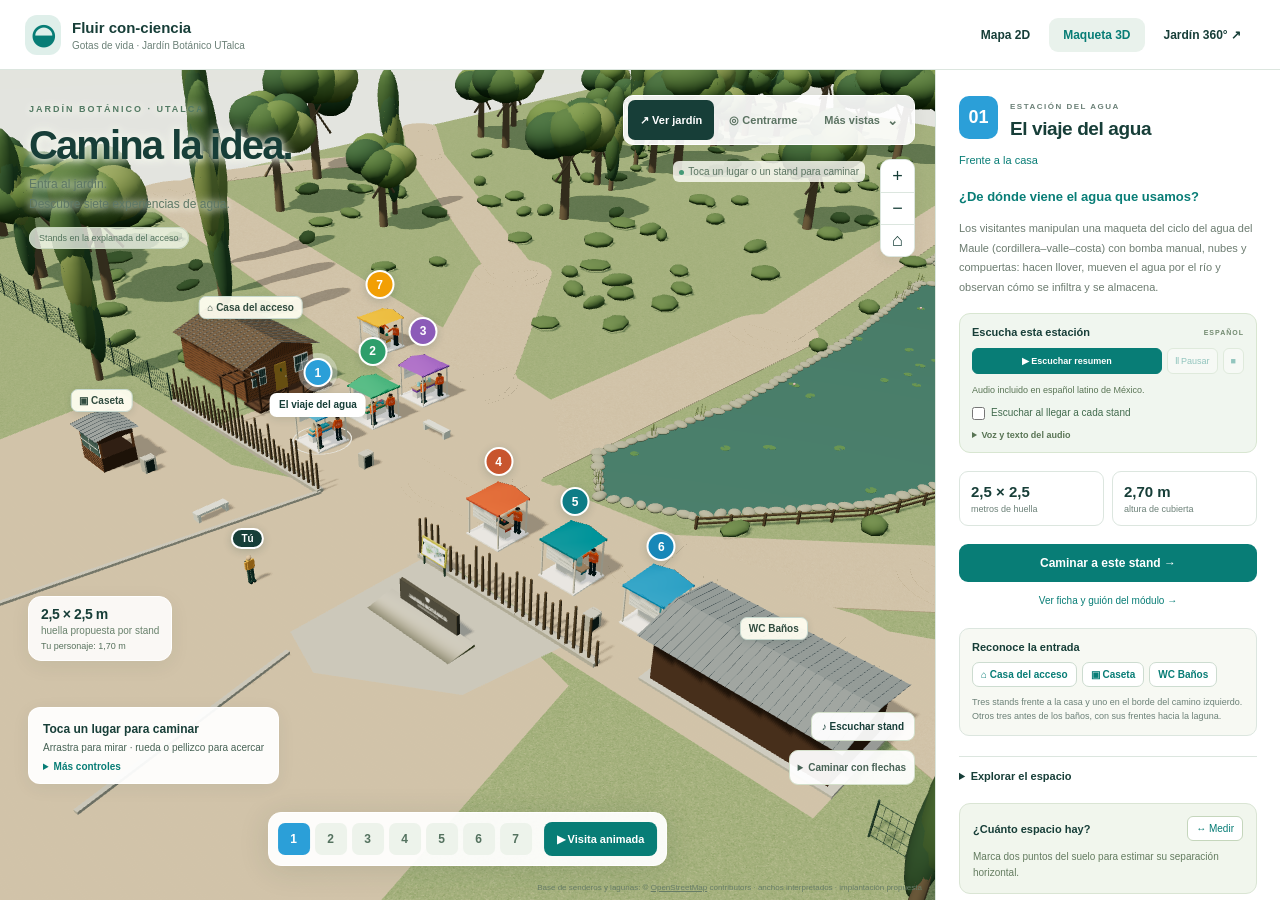
==== commit 640ee1e5: "Simplificar la navegación móvil con mapa completo y ficha inferior" ====
--- a/index.html
+++ b/index.html
@@ -10,7 +10,9 @@
 // Conserva las fichas y vistas 2D compartidas antes de cambiar la portada.
 const params=new URLSearchParams(location.search);
 const legacy2D=['mod','view','tab','tour','printpreview'].some(key=>params.has(key));
-location.replace(new URL((legacy2D?'mapa2d.html':'maqueta3d.html')+location.search+location.hash,location.href).href);
+const target=new URL((legacy2D?'mapa2d.html':'maqueta3d.html')+location.search+location.hash,location.href);
+if(!legacy2D)target.searchParams.set('v','20261015-11');
+location.replace(target.href);
 </script>
 <style>body{font:16px system-ui,sans-serif;max-width:650px;margin:15vh auto;padding:24px;color:#183f38;background:#f2f6ef}a{color:#0e7c86;display:inline-block;margin:12px 24px 0 0}</style>
 </head>
